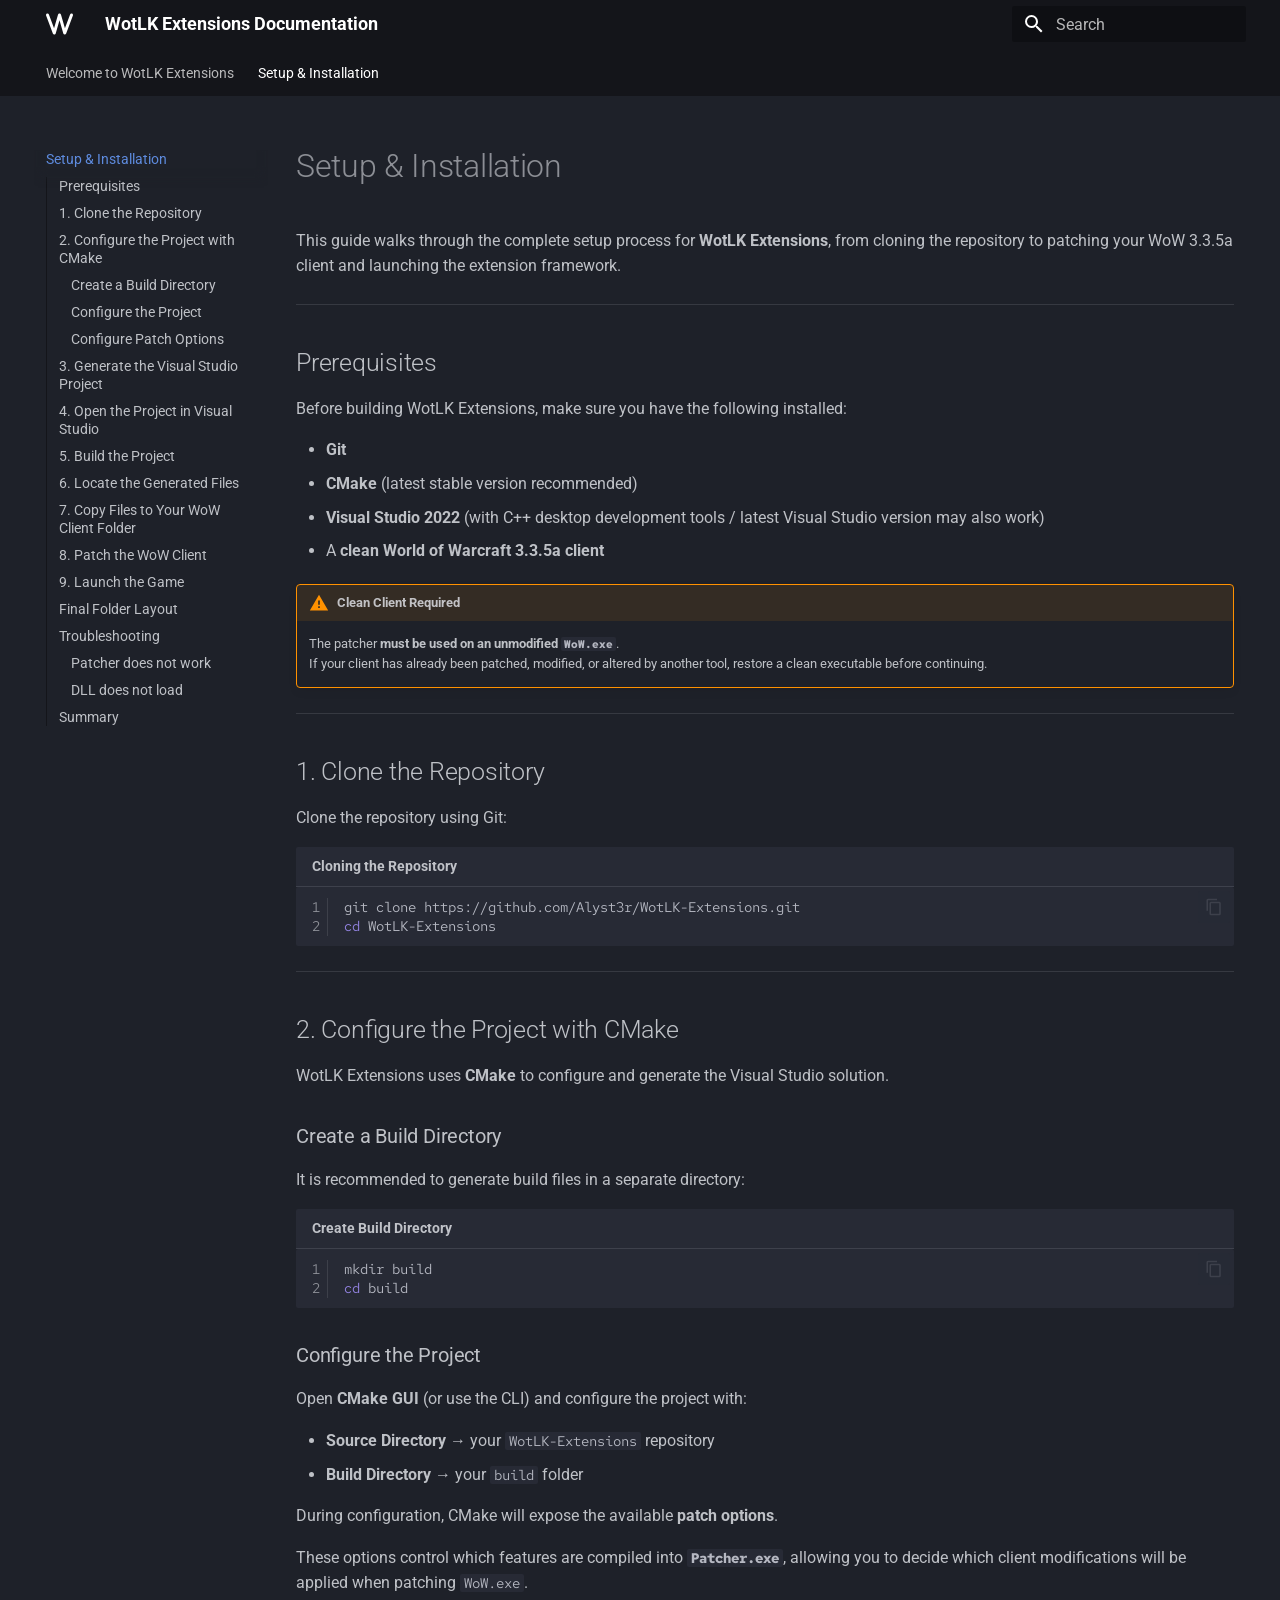
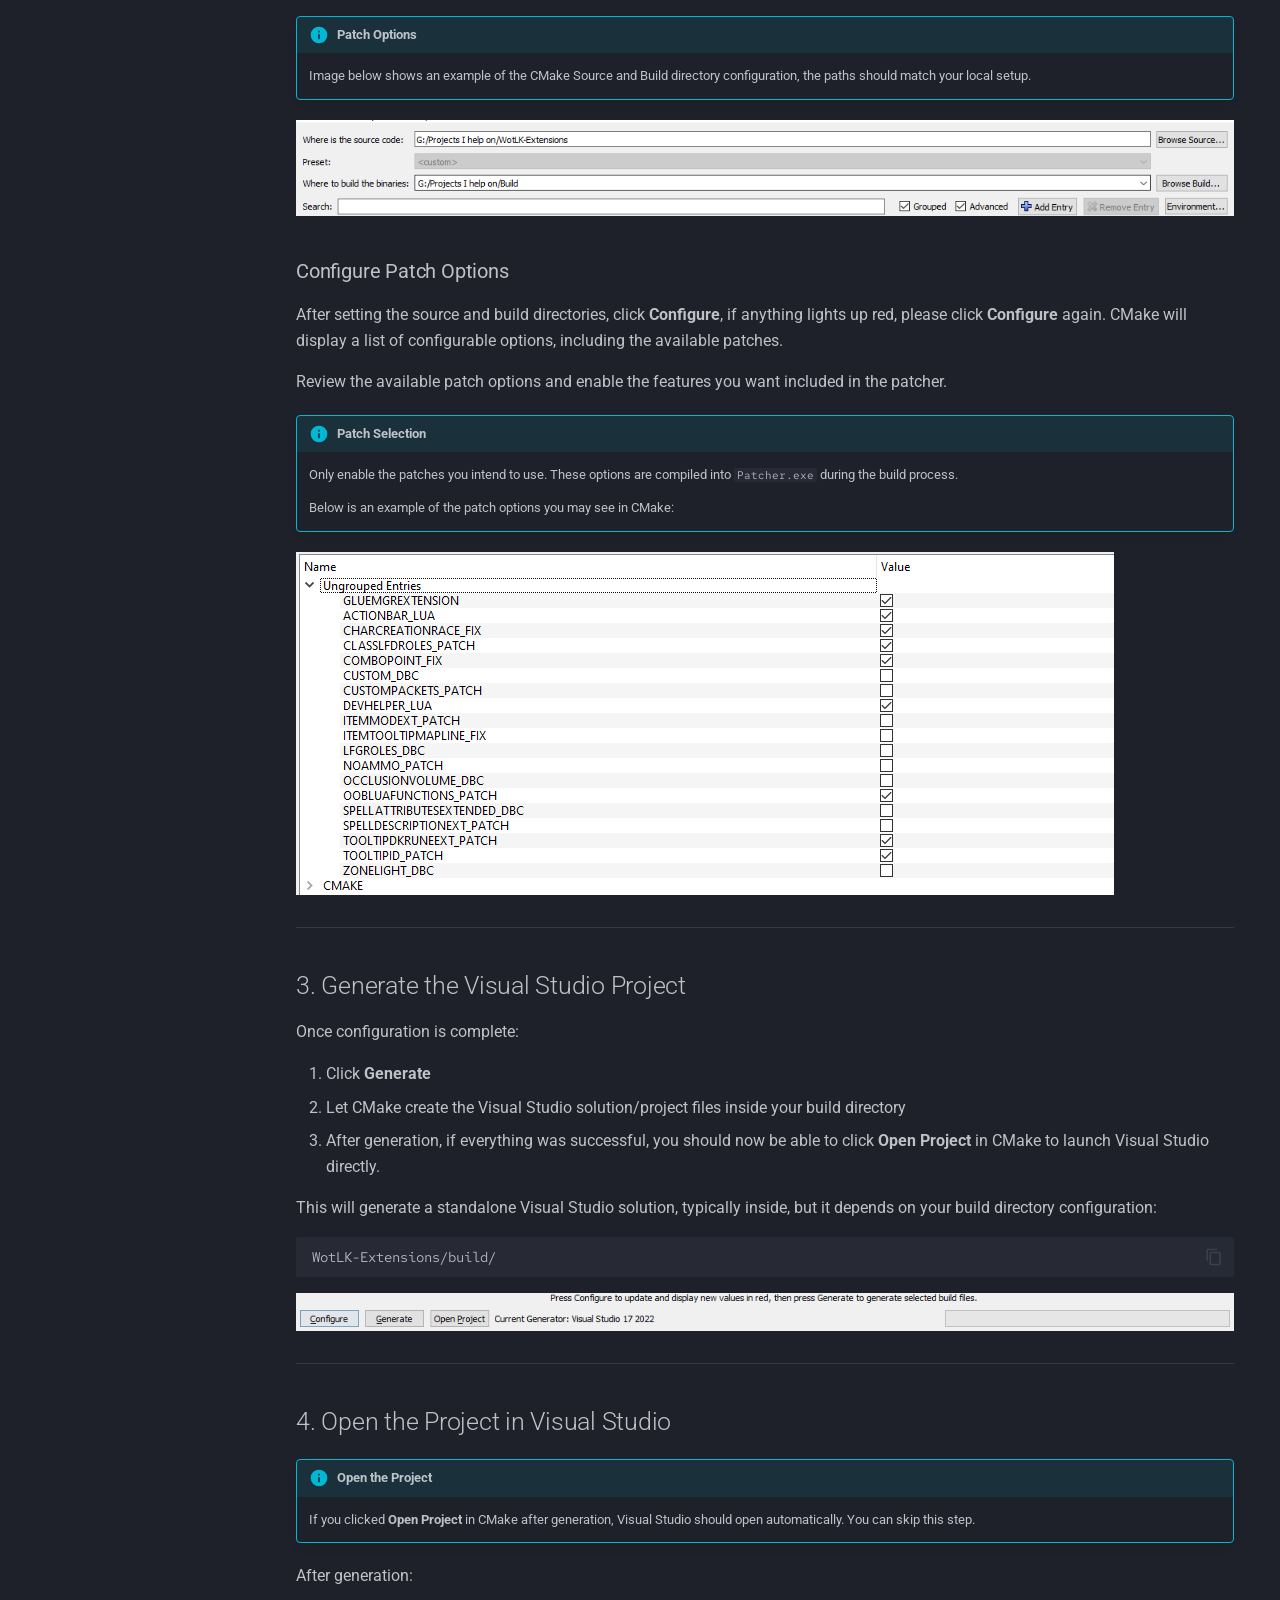
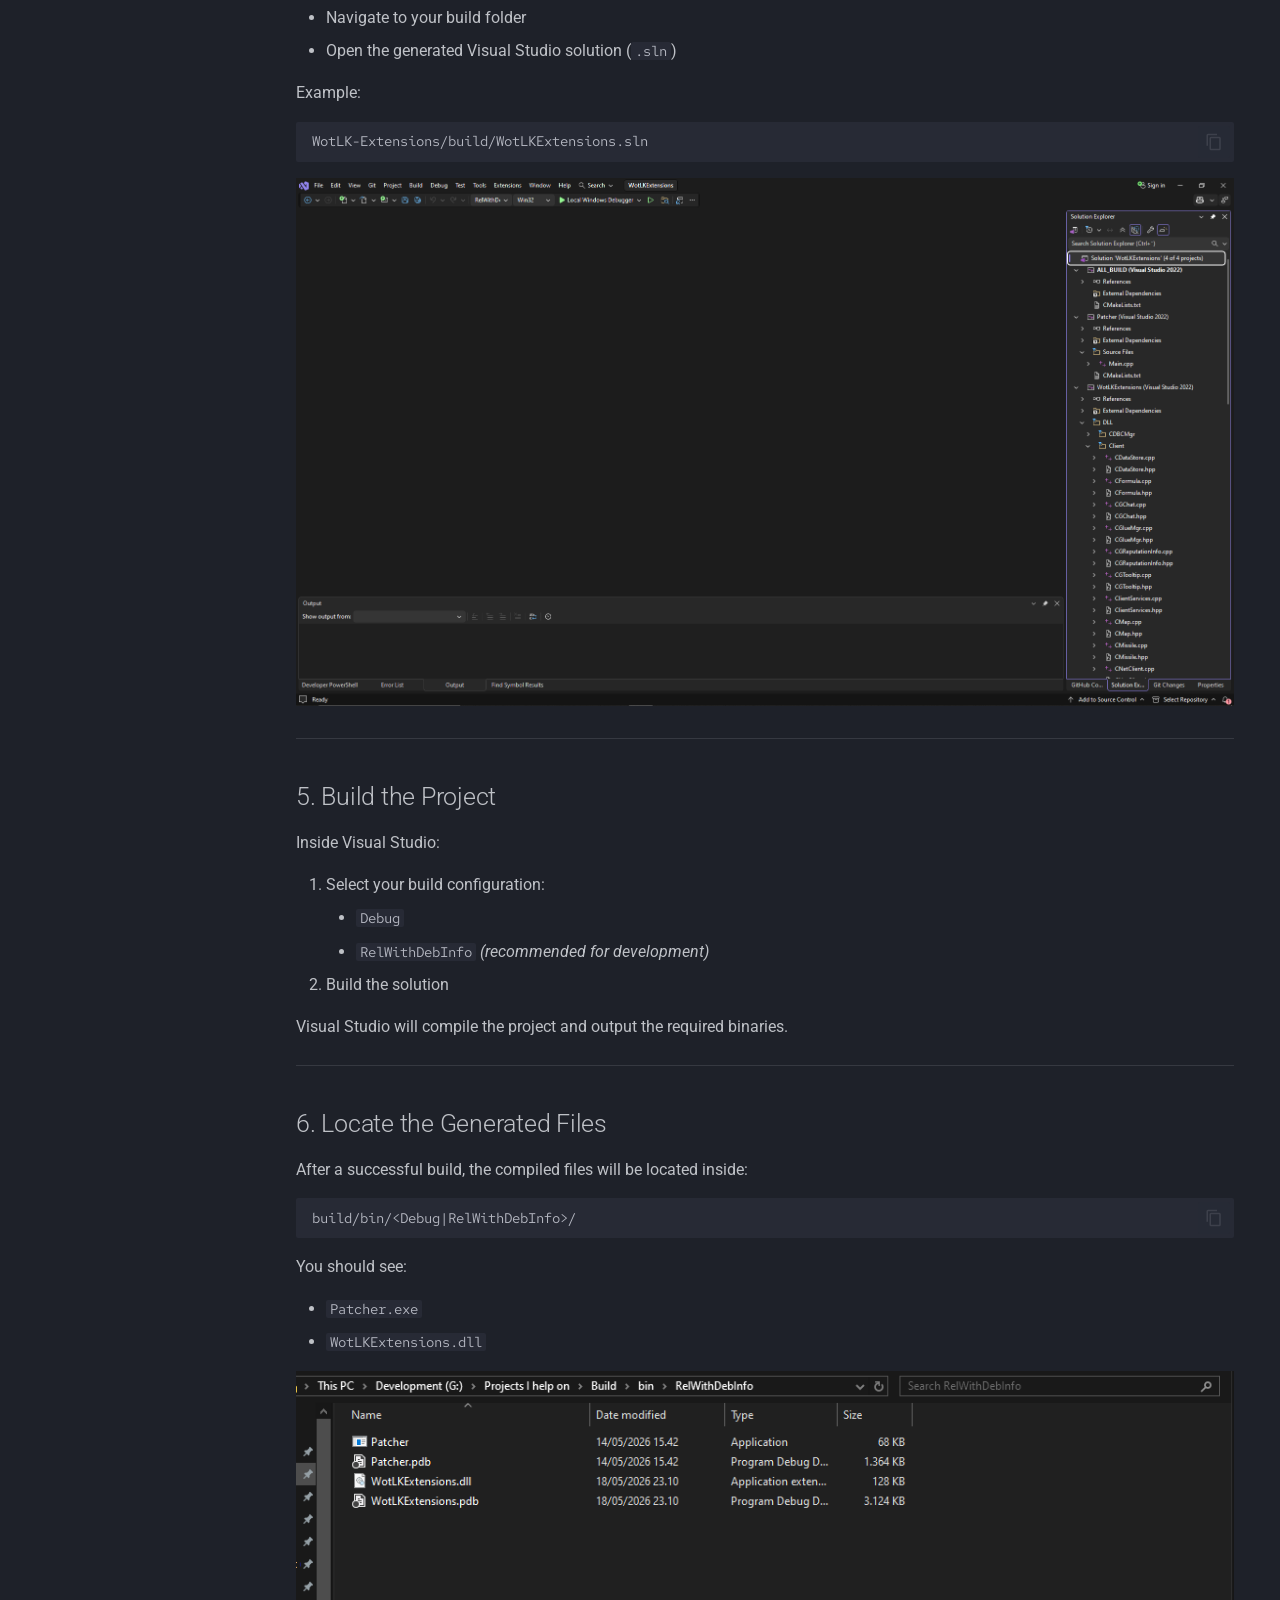
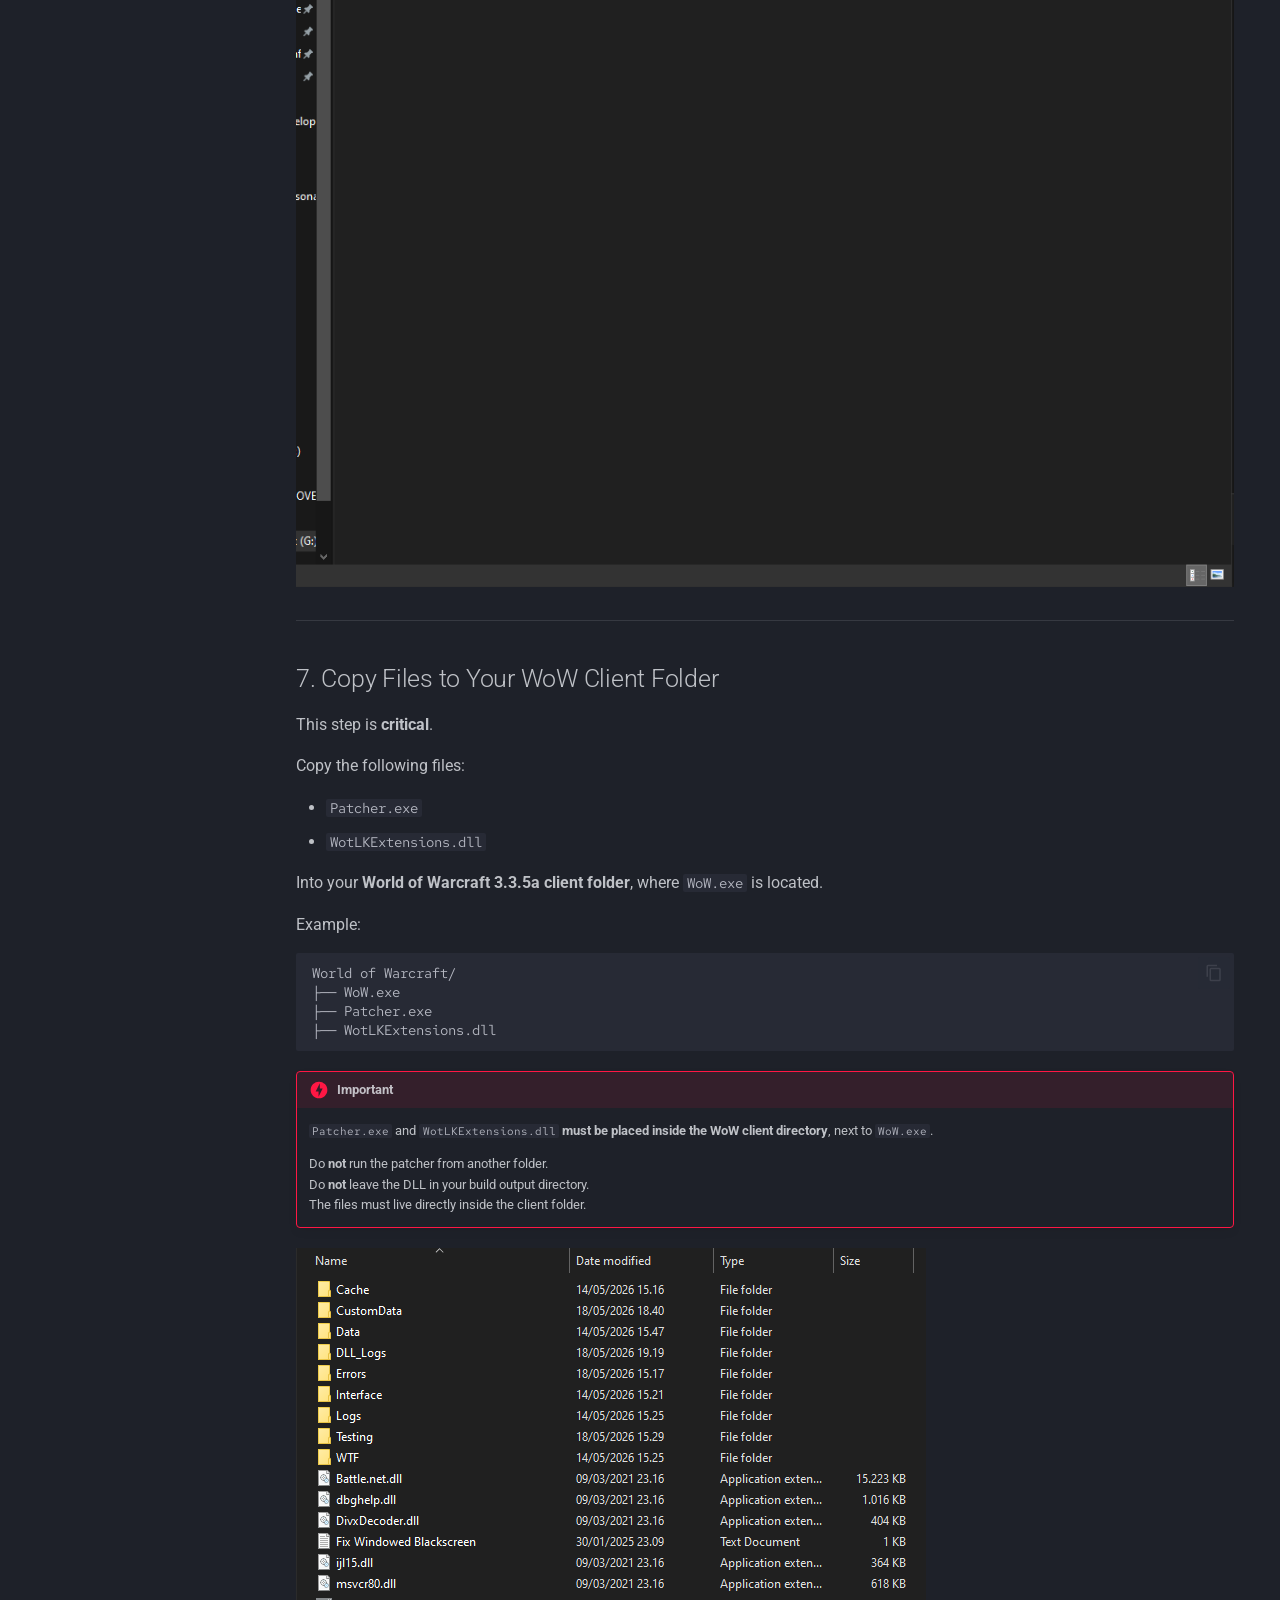
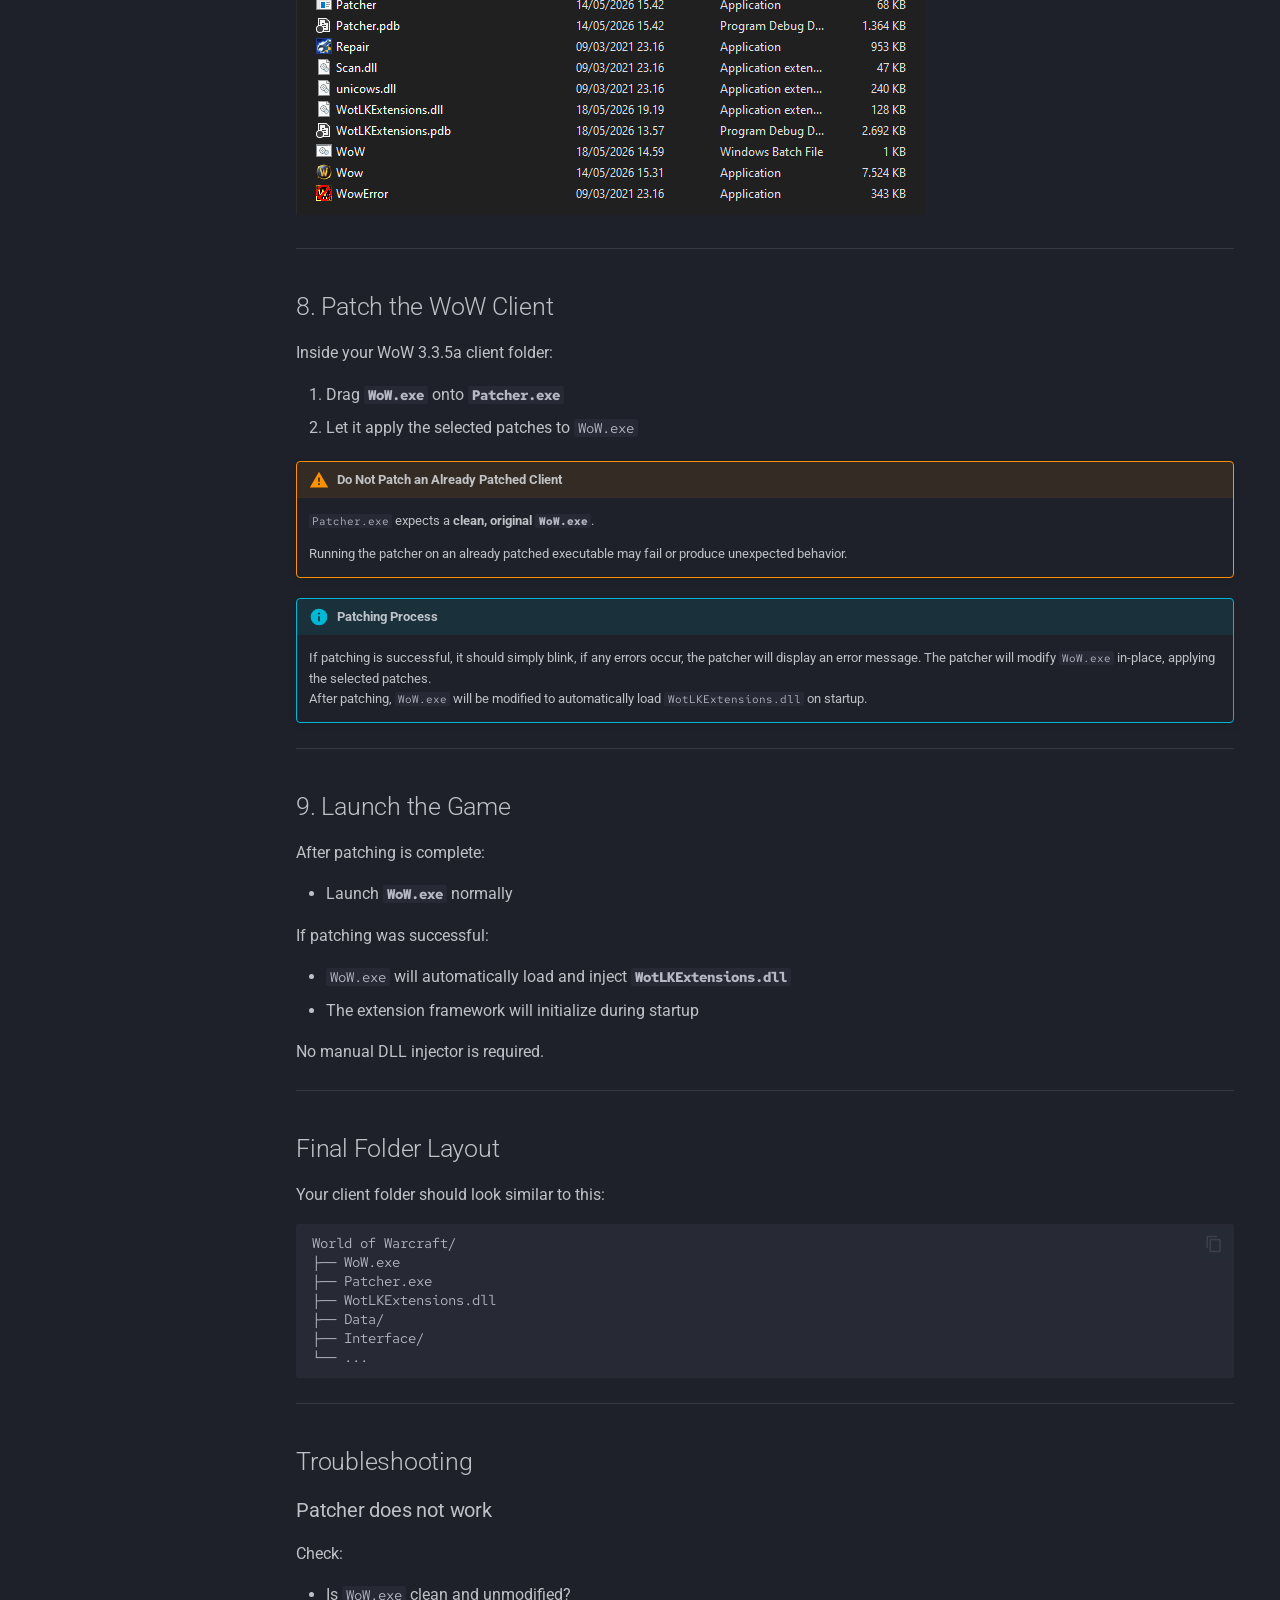
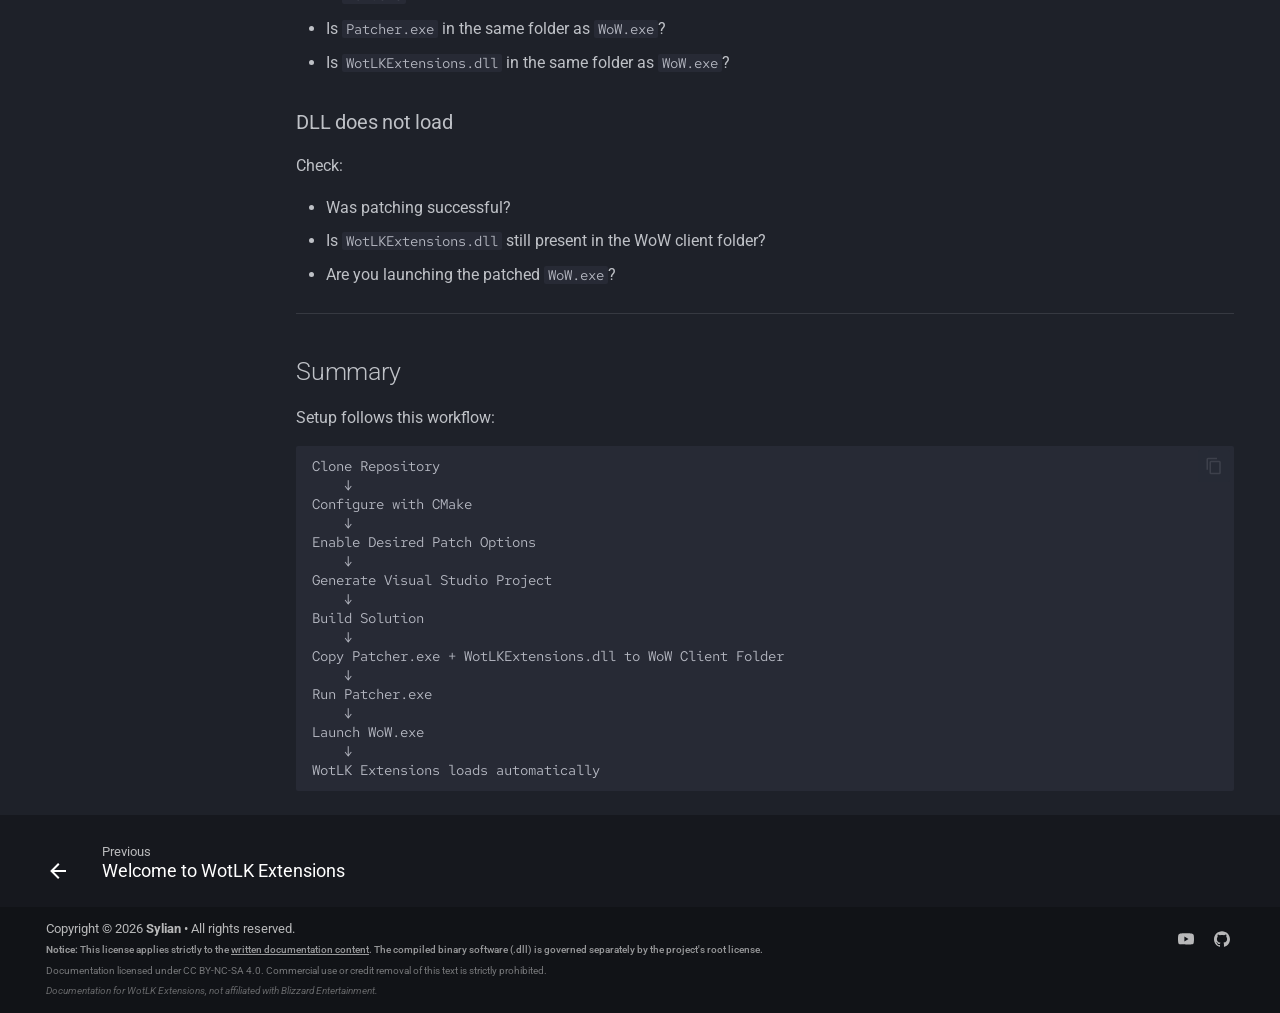
==== Getting-Started/index.html @ 7cf1b09d "Deployed 994848c with MkDocs version: 1.6.1" ====
<!doctype html>
<html lang="en" class="no-js">
  <head>
    
      <meta charset="utf-8">
      <meta name="viewport" content="width=device-width,initial-scale=1">
      
      
      
        <link rel="canonical" href="https://sitename.example/Getting-Started/">
      
      
        <link rel="prev" href="..">
      
      
      
        
      
      
      <link rel="icon" href="../assets/logo/DLL_Icon.svg">
      <meta name="generator" content="mkdocs-1.6.1, mkdocs-material-9.7.6">
    
    
      
        <title>Setup & Installation - WotLK Extensions Documentation</title>
      
    
    
      <link rel="stylesheet" href="../assets/stylesheets/main.484c7ddc.min.css">
      
        
        <link rel="stylesheet" href="../assets/stylesheets/palette.ab4e12ef.min.css">
      
      


    
    
      
    
    
      
        
        
        <link rel="preconnect" href="https://fonts.gstatic.com" crossorigin>
        <link rel="stylesheet" href="https://fonts.googleapis.com/css?family=Roboto:300,300i,400,400i,700,700i%7CRed+Hat+Mono:400,400i,700,700i&display=fallback">
        <style>:root{--md-text-font:"Roboto";--md-code-font:"Red Hat Mono"}</style>
      
    
    
    <script>__md_scope=new URL("..",location),__md_hash=e=>[...e].reduce(((e,_)=>(e<<5)-e+_.charCodeAt(0)),0),__md_get=(e,_=localStorage,t=__md_scope)=>JSON.parse(_.getItem(t.pathname+"."+e)),__md_set=(e,_,t=localStorage,a=__md_scope)=>{try{t.setItem(a.pathname+"."+e,JSON.stringify(_))}catch(e){}}</script>
    
      

    
    
  </head>
  
  
    
    
    
    
    
    <body dir="ltr" data-md-color-scheme="slate" data-md-color-primary="black" data-md-color-accent="indigo">
  
    
    <input class="md-toggle" data-md-toggle="drawer" type="checkbox" id="__drawer" autocomplete="off">
    <input class="md-toggle" data-md-toggle="search" type="checkbox" id="__search" autocomplete="off">
    <label class="md-overlay" for="__drawer"></label>
    <div data-md-component="skip">
      
        
        <a href="#setup-installation" class="md-skip">
          Skip to content
        </a>
      
    </div>
    <div data-md-component="announce">
      
    </div>
    
    
      

<header class="md-header" data-md-component="header">
  <nav class="md-header__inner md-grid" aria-label="Header">
    <a href=".." title="WotLK Extensions Documentation" class="md-header__button md-logo" aria-label="WotLK Extensions Documentation" data-md-component="logo">
      
  
  <svg xmlns="http://www.w3.org/2000/svg" viewBox="0 0 576 512"><!--! Font Awesome Free 7.1.0 by @fontawesome - https://fontawesome.com License - https://fontawesome.com/license/free (Icons: CC BY 4.0, Fonts: SIL OFL 1.1, Code: MIT License) Copyright 2025 Fonticons, Inc.--><path d="M20.8 34c16.5-6.2 35 2.2 41.2 18.7l110.2 294L257.3 55c4-13.7 16.5-23 30.7-23s26.7 9.4 30.7 23l85.1 291.7L514 52.8c6.2-16.5 24.6-24.9 41.2-18.7s25 24.6 18.8 41.1l-144 384c-4.8 12.9-17.4 21.3-31.2 20.7s-25.7-9.8-29.5-23L288 178.3 206.7 457c-3.9 13.2-15.8 22.5-29.5 23s-26.3-7.8-31.2-20.7L2 75.2c-6.2-16.5 2.2-35 18.8-41.2"/></svg>

    </a>
    <label class="md-header__button md-icon" for="__drawer">
      
      <svg xmlns="http://www.w3.org/2000/svg" viewBox="0 0 24 24"><path d="M3 6h18v2H3zm0 5h18v2H3zm0 5h18v2H3z"/></svg>
    </label>
    <div class="md-header__title" data-md-component="header-title">
      <div class="md-header__ellipsis">
        <div class="md-header__topic">
          <span class="md-ellipsis">
            WotLK Extensions Documentation
          </span>
        </div>
        <div class="md-header__topic" data-md-component="header-topic">
          <span class="md-ellipsis">
            
              Setup &amp; Installation
            
          </span>
        </div>
      </div>
    </div>
    
      
    
    
    
    
      
      
        <label class="md-header__button md-icon" for="__search">
          
          <svg xmlns="http://www.w3.org/2000/svg" viewBox="0 0 24 24"><path d="M9.5 3A6.5 6.5 0 0 1 16 9.5c0 1.61-.59 3.09-1.56 4.23l.27.27h.79l5 5-1.5 1.5-5-5v-.79l-.27-.27A6.52 6.52 0 0 1 9.5 16 6.5 6.5 0 0 1 3 9.5 6.5 6.5 0 0 1 9.5 3m0 2C7 5 5 7 5 9.5S7 14 9.5 14 14 12 14 9.5 12 5 9.5 5"/></svg>
        </label>
        <div class="md-search" data-md-component="search" role="dialog">
  <label class="md-search__overlay" for="__search"></label>
  <div class="md-search__inner" role="search">
    <form class="md-search__form" name="search">
      <input type="text" class="md-search__input" name="query" aria-label="Search" placeholder="Search" autocapitalize="off" autocorrect="off" autocomplete="off" spellcheck="false" data-md-component="search-query" required>
      <label class="md-search__icon md-icon" for="__search">
        
        <svg xmlns="http://www.w3.org/2000/svg" viewBox="0 0 24 24"><path d="M9.5 3A6.5 6.5 0 0 1 16 9.5c0 1.61-.59 3.09-1.56 4.23l.27.27h.79l5 5-1.5 1.5-5-5v-.79l-.27-.27A6.52 6.52 0 0 1 9.5 16 6.5 6.5 0 0 1 3 9.5 6.5 6.5 0 0 1 9.5 3m0 2C7 5 5 7 5 9.5S7 14 9.5 14 14 12 14 9.5 12 5 9.5 5"/></svg>
        
        <svg xmlns="http://www.w3.org/2000/svg" viewBox="0 0 24 24"><path d="M20 11v2H8l5.5 5.5-1.42 1.42L4.16 12l7.92-7.92L13.5 5.5 8 11z"/></svg>
      </label>
      <nav class="md-search__options" aria-label="Search">
        
        <button type="reset" class="md-search__icon md-icon" title="Clear" aria-label="Clear" tabindex="-1">
          
          <svg xmlns="http://www.w3.org/2000/svg" viewBox="0 0 24 24"><path d="M19 6.41 17.59 5 12 10.59 6.41 5 5 6.41 10.59 12 5 17.59 6.41 19 12 13.41 17.59 19 19 17.59 13.41 12z"/></svg>
        </button>
      </nav>
      
    </form>
    <div class="md-search__output">
      <div class="md-search__scrollwrap" tabindex="0" data-md-scrollfix>
        <div class="md-search-result" data-md-component="search-result">
          <div class="md-search-result__meta">
            Initializing search
          </div>
          <ol class="md-search-result__list" role="presentation"></ol>
        </div>
      </div>
    </div>
  </div>
</div>
      
    
    
  </nav>
  
</header>
    
    <div class="md-container" data-md-component="container">
      
      
        
          
            
<nav class="md-tabs" aria-label="Tabs" data-md-component="tabs">
  <div class="md-grid">
    <ul class="md-tabs__list">
      
        
  
  
  
  
    <li class="md-tabs__item">
      <a href=".." class="md-tabs__link">
        
  
  
    
  
  Welcome to WotLK Extensions

      </a>
    </li>
  

      
        
  
  
  
    
  
  
    <li class="md-tabs__item md-tabs__item--active">
      <a href="./" class="md-tabs__link">
        
  
  
    
  
  Setup &amp; Installation

      </a>
    </li>
  

      
    </ul>
  </div>
</nav>
          
        
      
      <main class="md-main" data-md-component="main">
        <div class="md-main__inner md-grid">
          
            
              
              <div class="md-sidebar md-sidebar--primary" data-md-component="sidebar" data-md-type="navigation" >
                <div class="md-sidebar__scrollwrap">
                  <div class="md-sidebar__inner">
                    


  


  

<nav class="md-nav md-nav--primary md-nav--lifted md-nav--integrated" aria-label="Navigation" data-md-level="0">
  <label class="md-nav__title" for="__drawer">
    <a href=".." title="WotLK Extensions Documentation" class="md-nav__button md-logo" aria-label="WotLK Extensions Documentation" data-md-component="logo">
      
  
  <svg xmlns="http://www.w3.org/2000/svg" viewBox="0 0 576 512"><!--! Font Awesome Free 7.1.0 by @fontawesome - https://fontawesome.com License - https://fontawesome.com/license/free (Icons: CC BY 4.0, Fonts: SIL OFL 1.1, Code: MIT License) Copyright 2025 Fonticons, Inc.--><path d="M20.8 34c16.5-6.2 35 2.2 41.2 18.7l110.2 294L257.3 55c4-13.7 16.5-23 30.7-23s26.7 9.4 30.7 23l85.1 291.7L514 52.8c6.2-16.5 24.6-24.9 41.2-18.7s25 24.6 18.8 41.1l-144 384c-4.8 12.9-17.4 21.3-31.2 20.7s-25.7-9.8-29.5-23L288 178.3 206.7 457c-3.9 13.2-15.8 22.5-29.5 23s-26.3-7.8-31.2-20.7L2 75.2c-6.2-16.5 2.2-35 18.8-41.2"/></svg>

    </a>
    WotLK Extensions Documentation
  </label>
  
  <ul class="md-nav__list" data-md-scrollfix>
    
      
      
  
  
  
  
    <li class="md-nav__item">
      <a href=".." class="md-nav__link">
        
  
  
  <span class="md-ellipsis">
    
  
    Welcome to WotLK Extensions
  

    
  </span>
  
  

      </a>
    </li>
  

    
      
      
  
  
    
  
  
  
    <li class="md-nav__item md-nav__item--active">
      
      <input class="md-nav__toggle md-toggle" type="checkbox" id="__toc">
      
      
        
      
      
        <label class="md-nav__link md-nav__link--active" for="__toc">
          
  
  
  <span class="md-ellipsis">
    
  
    Setup &amp; Installation
  

    
  </span>
  
  

          <span class="md-nav__icon md-icon"></span>
        </label>
      
      <a href="./" class="md-nav__link md-nav__link--active">
        
  
  
  <span class="md-ellipsis">
    
  
    Setup &amp; Installation
  

    
  </span>
  
  

      </a>
      
        

<nav class="md-nav md-nav--secondary" aria-label="Table of contents">
  
  
  
    
  
  
    <label class="md-nav__title" for="__toc">
      <span class="md-nav__icon md-icon"></span>
      Table of contents
    </label>
    <ul class="md-nav__list" data-md-component="toc" data-md-scrollfix>
      
        <li class="md-nav__item">
  <a href="#prerequisites" class="md-nav__link">
    <span class="md-ellipsis">
      
        Prerequisites
      
    </span>
  </a>
  
</li>
      
        <li class="md-nav__item">
  <a href="#1-clone-the-repository" class="md-nav__link">
    <span class="md-ellipsis">
      
        1. Clone the Repository
      
    </span>
  </a>
  
</li>
      
        <li class="md-nav__item">
  <a href="#2-configure-the-project-with-cmake" class="md-nav__link">
    <span class="md-ellipsis">
      
        2. Configure the Project with CMake
      
    </span>
  </a>
  
    <nav class="md-nav" aria-label="2. Configure the Project with CMake">
      <ul class="md-nav__list">
        
          <li class="md-nav__item">
  <a href="#create-a-build-directory" class="md-nav__link">
    <span class="md-ellipsis">
      
        Create a Build Directory
      
    </span>
  </a>
  
</li>
        
          <li class="md-nav__item">
  <a href="#configure-the-project" class="md-nav__link">
    <span class="md-ellipsis">
      
        Configure the Project
      
    </span>
  </a>
  
</li>
        
          <li class="md-nav__item">
  <a href="#configure-patch-options" class="md-nav__link">
    <span class="md-ellipsis">
      
        Configure Patch Options
      
    </span>
  </a>
  
</li>
        
      </ul>
    </nav>
  
</li>
      
        <li class="md-nav__item">
  <a href="#3-generate-the-visual-studio-project" class="md-nav__link">
    <span class="md-ellipsis">
      
        3. Generate the Visual Studio Project
      
    </span>
  </a>
  
</li>
      
        <li class="md-nav__item">
  <a href="#4-open-the-project-in-visual-studio" class="md-nav__link">
    <span class="md-ellipsis">
      
        4. Open the Project in Visual Studio
      
    </span>
  </a>
  
</li>
      
        <li class="md-nav__item">
  <a href="#5-build-the-project" class="md-nav__link">
    <span class="md-ellipsis">
      
        5. Build the Project
      
    </span>
  </a>
  
</li>
      
        <li class="md-nav__item">
  <a href="#6-locate-the-generated-files" class="md-nav__link">
    <span class="md-ellipsis">
      
        6. Locate the Generated Files
      
    </span>
  </a>
  
</li>
      
        <li class="md-nav__item">
  <a href="#7-copy-files-to-your-wow-client-folder" class="md-nav__link">
    <span class="md-ellipsis">
      
        7. Copy Files to Your WoW Client Folder
      
    </span>
  </a>
  
</li>
      
        <li class="md-nav__item">
  <a href="#8-patch-the-wow-client" class="md-nav__link">
    <span class="md-ellipsis">
      
        8. Patch the WoW Client
      
    </span>
  </a>
  
</li>
      
        <li class="md-nav__item">
  <a href="#9-launch-the-game" class="md-nav__link">
    <span class="md-ellipsis">
      
        9. Launch the Game
      
    </span>
  </a>
  
</li>
      
        <li class="md-nav__item">
  <a href="#final-folder-layout" class="md-nav__link">
    <span class="md-ellipsis">
      
        Final Folder Layout
      
    </span>
  </a>
  
</li>
      
        <li class="md-nav__item">
  <a href="#troubleshooting" class="md-nav__link">
    <span class="md-ellipsis">
      
        Troubleshooting
      
    </span>
  </a>
  
    <nav class="md-nav" aria-label="Troubleshooting">
      <ul class="md-nav__list">
        
          <li class="md-nav__item">
  <a href="#patcher-does-not-work" class="md-nav__link">
    <span class="md-ellipsis">
      
        Patcher does not work
      
    </span>
  </a>
  
</li>
        
          <li class="md-nav__item">
  <a href="#dll-does-not-load" class="md-nav__link">
    <span class="md-ellipsis">
      
        DLL does not load
      
    </span>
  </a>
  
</li>
        
      </ul>
    </nav>
  
</li>
      
        <li class="md-nav__item">
  <a href="#summary" class="md-nav__link">
    <span class="md-ellipsis">
      
        Summary
      
    </span>
  </a>
  
</li>
      
    </ul>
  
</nav>
      
    </li>
  

    
  </ul>
</nav>
                  </div>
                </div>
              </div>
            
            
          
          
            <div class="md-content" data-md-component="content">
              
              <article class="md-content__inner md-typeset">
                
                  



<h1 id="setup-installation">Setup &amp; Installation</h1>
<p>This guide walks through the complete setup process for <strong>WotLK Extensions</strong>, from cloning the repository to patching your WoW 3.3.5a client and launching the extension framework.</p>
<hr />
<h2 id="prerequisites">Prerequisites</h2>
<p>Before building WotLK Extensions, make sure you have the following installed:</p>
<ul>
<li><strong>Git</strong></li>
<li><strong>CMake</strong> (latest stable version recommended)</li>
<li><strong>Visual Studio 2022</strong> (with C++ desktop development tools / latest Visual Studio version may also work)</li>
<li>A <strong>clean World of Warcraft 3.3.5a client</strong></li>
</ul>
<div class="admonition warning">
<p class="admonition-title">Clean Client Required</p>
<p>The patcher <strong>must be used on an unmodified <code>WoW.exe</code></strong>.<br />
If your client has already been patched, modified, or altered by another tool, restore a clean executable before continuing.</p>
</div>
<hr />
<h2 id="1-clone-the-repository">1. Clone the Repository</h2>
<p>Clone the repository using Git:</p>
<div class="language-bash highlight"><table class="highlighttable"><tr><th colspan="2" class="filename"><span class="filename">Cloning the Repository</span></th></tr><tr><td class="linenos"><div class="linenodiv"><pre><span></span><span class="normal"><a href="#__codelineno-0-1">1</a></span>
<span class="normal"><a href="#__codelineno-0-2">2</a></span></pre></div></td><td class="code"><div><pre><span></span><code><span id="__span-0-1"><a id="__codelineno-0-1" name="__codelineno-0-1"></a>git<span class="w"> </span>clone<span class="w"> </span>https://github.com/Alyst3r/WotLK-Extensions.git
</span><span id="__span-0-2"><a id="__codelineno-0-2" name="__codelineno-0-2"></a><span class="nb">cd</span><span class="w"> </span>WotLK-Extensions
</span></code></pre></div></td></tr></table></div>
<hr />
<h2 id="2-configure-the-project-with-cmake">2. Configure the Project with CMake</h2>
<p>WotLK Extensions uses <strong>CMake</strong> to configure and generate the Visual Studio solution.</p>
<h3 id="create-a-build-directory">Create a Build Directory</h3>
<p>It is recommended to generate build files in a separate directory:</p>
<div class="language-bash highlight"><table class="highlighttable"><tr><th colspan="2" class="filename"><span class="filename">Create Build Directory</span></th></tr><tr><td class="linenos"><div class="linenodiv"><pre><span></span><span class="normal"><a href="#__codelineno-1-1">1</a></span>
<span class="normal"><a href="#__codelineno-1-2">2</a></span></pre></div></td><td class="code"><div><pre><span></span><code><span id="__span-1-1"><a id="__codelineno-1-1" name="__codelineno-1-1"></a>mkdir<span class="w"> </span>build
</span><span id="__span-1-2"><a id="__codelineno-1-2" name="__codelineno-1-2"></a><span class="nb">cd</span><span class="w"> </span>build
</span></code></pre></div></td></tr></table></div>
<h3 id="configure-the-project">Configure the Project</h3>
<p>Open <strong>CMake GUI</strong> (or use the CLI) and configure the project with:</p>
<ul>
<li><strong>Source Directory</strong> → your <code>WotLK-Extensions</code> repository</li>
<li><strong>Build Directory</strong> → your <code>build</code> folder</li>
</ul>
<p>During configuration, CMake will expose the available <strong>patch options</strong>.</p>
<p>These options control which features are compiled into <strong><code>Patcher.exe</code></strong>, allowing you to decide which client modifications will be applied when patching <code>WoW.exe</code>.</p>
<div class="admonition info">
<p class="admonition-title">Patch Options</p>
<p>Image below shows an example of the CMake Source and Build directory configuration, the paths should match your local setup.</p>
</div>
<p><img alt="CMake Configuration" src="../assets/CMakePath.PNG" /></p>
<h3 id="configure-patch-options">Configure Patch Options</h3>
<p>After setting the source and build directories, click <strong>Configure</strong>, if anything lights up red, please click <strong>Configure</strong> again. CMake will display a list of configurable options, including the available patches.</p>
<p>Review the available patch options and enable the features you want included in the patcher.</p>
<div class="admonition info">
<p class="admonition-title">Patch Selection</p>
<p>Only enable the patches you intend to use. These options are compiled into <code>Patcher.exe</code> during the build process.</p>
<p>Below is an example of the patch options you may see in CMake:</p>
</div>
<p><img alt="Patch Options" src="../assets/PatcherSettings.PNG" /></p>
<hr />
<h2 id="3-generate-the-visual-studio-project">3. Generate the Visual Studio Project</h2>
<p>Once configuration is complete:</p>
<ol>
<li>Click <strong>Generate</strong></li>
<li>Let CMake create the Visual Studio solution/project files inside your build directory</li>
<li>After generation, if everything was successful, you should now be able to click <strong>Open Project</strong> in CMake to launch Visual Studio directly.</li>
</ol>
<p>This will generate a standalone Visual Studio solution, typically inside, but it depends on your build directory configuration:</p>
<div class="language-text highlight"><pre><span></span><code><span id="__span-2-1"><a id="__codelineno-2-1" name="__codelineno-2-1" href="#__codelineno-2-1"></a>WotLK-Extensions/build/
</span></code></pre></div>
<p><img alt="CMake Generate" src="../assets/CMakeGenerator.PNG" /></p>
<hr />
<h2 id="4-open-the-project-in-visual-studio">4. Open the Project in Visual Studio</h2>
<div class="admonition info">
<p class="admonition-title">Open the Project</p>
<p>If you clicked <strong>Open Project</strong> in CMake after generation, Visual Studio should open automatically. You can skip this step.</p>
</div>
<p>After generation:</p>
<ul>
<li>Navigate to your build folder</li>
<li>Open the generated Visual Studio solution (<code>.sln</code>)</li>
</ul>
<p>Example:</p>
<div class="language-text highlight"><pre><span></span><code><span id="__span-3-1"><a id="__codelineno-3-1" name="__codelineno-3-1" href="#__codelineno-3-1"></a>WotLK-Extensions/build/WotLKExtensions.sln
</span></code></pre></div>
<p><img alt="Visual Studio Solution" src="../assets/VSOpen.PNG" /></p>
<hr />
<h2 id="5-build-the-project">5. Build the Project</h2>
<p>Inside Visual Studio:</p>
<ol>
<li>Select your build configuration:<ul>
<li><code>Debug</code></li>
<li><code>RelWithDebInfo</code> <em>(recommended for development)</em></li>
</ul>
</li>
<li>Build the solution</li>
</ol>
<p>Visual Studio will compile the project and output the required binaries.</p>
<hr />
<h2 id="6-locate-the-generated-files">6. Locate the Generated Files</h2>
<p>After a successful build, the compiled files will be located inside:</p>
<div class="language-text highlight"><pre><span></span><code><span id="__span-4-1"><a id="__codelineno-4-1" name="__codelineno-4-1" href="#__codelineno-4-1"></a>build/bin/&lt;Debug|RelWithDebInfo&gt;/
</span></code></pre></div>
<p>You should see:</p>
<ul>
<li><code>Patcher.exe</code></li>
<li><code>WotLKExtensions.dll</code></li>
</ul>
<p><img alt="Build Output" src="../assets/CompiledProject.PNG" /></p>
<hr />
<h2 id="7-copy-files-to-your-wow-client-folder">7. Copy Files to Your WoW Client Folder</h2>
<p>This step is <strong>critical</strong>.</p>
<p>Copy the following files:</p>
<ul>
<li><code>Patcher.exe</code></li>
<li><code>WotLKExtensions.dll</code></li>
</ul>
<p>Into your <strong>World of Warcraft 3.3.5a client folder</strong>, where <code>WoW.exe</code> is located.</p>
<p>Example:</p>
<div class="language-text highlight"><pre><span></span><code><span id="__span-5-1"><a id="__codelineno-5-1" name="__codelineno-5-1" href="#__codelineno-5-1"></a>World of Warcraft/
</span><span id="__span-5-2"><a id="__codelineno-5-2" name="__codelineno-5-2" href="#__codelineno-5-2"></a>├── WoW.exe
</span><span id="__span-5-3"><a id="__codelineno-5-3" name="__codelineno-5-3" href="#__codelineno-5-3"></a>├── Patcher.exe
</span><span id="__span-5-4"><a id="__codelineno-5-4" name="__codelineno-5-4" href="#__codelineno-5-4"></a>├── WotLKExtensions.dll
</span></code></pre></div>
<div class="admonition danger">
<p class="admonition-title">Important</p>
<p><code>Patcher.exe</code> and <code>WotLKExtensions.dll</code> <strong>must be placed inside the WoW client directory</strong>, next to <code>WoW.exe</code>.</p>
<p>Do <strong>not</strong> run the patcher from another folder.<br />
Do <strong>not</strong> leave the DLL in your build output directory.<br />
The files must live directly inside the client folder.</p>
</div>
<p><img alt="Client Folder" src="../assets/InsideWoWClientRoot.PNG" /></p>
<hr />
<h2 id="8-patch-the-wow-client">8. Patch the WoW Client</h2>
<p>Inside your WoW 3.3.5a client folder:</p>
<ol>
<li>Drag <strong><code>WoW.exe</code></strong> onto <strong><code>Patcher.exe</code></strong></li>
<li>Let it apply the selected patches to <code>WoW.exe</code></li>
</ol>
<div class="admonition warning">
<p class="admonition-title">Do Not Patch an Already Patched Client</p>
<p><code>Patcher.exe</code> expects a <strong>clean, original <code>WoW.exe</code></strong>.</p>
<p>Running the patcher on an already patched executable may fail or produce unexpected behavior.</p>
</div>
<div class="admonition info">
<p class="admonition-title">Patching Process</p>
<p>If patching is successful, it should simply blink, if any errors occur, the patcher will display an error message.
The patcher will modify <code>WoW.exe</code> in-place, applying the selected patches.<br />
After patching, <code>WoW.exe</code> will be modified to automatically load <code>WotLKExtensions.dll</code> on startup.</p>
</div>
<hr />
<h2 id="9-launch-the-game">9. Launch the Game</h2>
<p>After patching is complete:</p>
<ul>
<li>Launch <strong><code>WoW.exe</code></strong> normally</li>
</ul>
<p>If patching was successful:</p>
<ul>
<li><code>WoW.exe</code> will automatically load and inject <strong><code>WotLKExtensions.dll</code></strong></li>
<li>The extension framework will initialize during startup</li>
</ul>
<p>No manual DLL injector is required.</p>
<hr />
<h2 id="final-folder-layout">Final Folder Layout</h2>
<p>Your client folder should look similar to this:</p>
<div class="language-text highlight"><pre><span></span><code><span id="__span-6-1"><a id="__codelineno-6-1" name="__codelineno-6-1" href="#__codelineno-6-1"></a>World of Warcraft/
</span><span id="__span-6-2"><a id="__codelineno-6-2" name="__codelineno-6-2" href="#__codelineno-6-2"></a>├── WoW.exe
</span><span id="__span-6-3"><a id="__codelineno-6-3" name="__codelineno-6-3" href="#__codelineno-6-3"></a>├── Patcher.exe
</span><span id="__span-6-4"><a id="__codelineno-6-4" name="__codelineno-6-4" href="#__codelineno-6-4"></a>├── WotLKExtensions.dll
</span><span id="__span-6-5"><a id="__codelineno-6-5" name="__codelineno-6-5" href="#__codelineno-6-5"></a>├── Data/
</span><span id="__span-6-6"><a id="__codelineno-6-6" name="__codelineno-6-6" href="#__codelineno-6-6"></a>├── Interface/
</span><span id="__span-6-7"><a id="__codelineno-6-7" name="__codelineno-6-7" href="#__codelineno-6-7"></a>└── ...
</span></code></pre></div>
<hr />
<h2 id="troubleshooting">Troubleshooting</h2>
<h3 id="patcher-does-not-work">Patcher does not work</h3>
<p>Check:</p>
<ul>
<li>Is <code>WoW.exe</code> clean and unmodified?</li>
<li>Is <code>Patcher.exe</code> in the same folder as <code>WoW.exe</code>?</li>
<li>Is <code>WotLKExtensions.dll</code> in the same folder as <code>WoW.exe</code>?</li>
</ul>
<h3 id="dll-does-not-load">DLL does not load</h3>
<p>Check:</p>
<ul>
<li>Was patching successful?</li>
<li>Is <code>WotLKExtensions.dll</code> still present in the WoW client folder?</li>
<li>Are you launching the patched <code>WoW.exe</code>?</li>
</ul>
<hr />
<h2 id="summary">Summary</h2>
<p>Setup follows this workflow:</p>
<div class="language-text highlight"><pre><span></span><code><span id="__span-7-1"><a id="__codelineno-7-1" name="__codelineno-7-1" href="#__codelineno-7-1"></a>Clone Repository
</span><span id="__span-7-2"><a id="__codelineno-7-2" name="__codelineno-7-2" href="#__codelineno-7-2"></a>    ↓
</span><span id="__span-7-3"><a id="__codelineno-7-3" name="__codelineno-7-3" href="#__codelineno-7-3"></a>Configure with CMake
</span><span id="__span-7-4"><a id="__codelineno-7-4" name="__codelineno-7-4" href="#__codelineno-7-4"></a>    ↓
</span><span id="__span-7-5"><a id="__codelineno-7-5" name="__codelineno-7-5" href="#__codelineno-7-5"></a>Enable Desired Patch Options
</span><span id="__span-7-6"><a id="__codelineno-7-6" name="__codelineno-7-6" href="#__codelineno-7-6"></a>    ↓
</span><span id="__span-7-7"><a id="__codelineno-7-7" name="__codelineno-7-7" href="#__codelineno-7-7"></a>Generate Visual Studio Project
</span><span id="__span-7-8"><a id="__codelineno-7-8" name="__codelineno-7-8" href="#__codelineno-7-8"></a>    ↓
</span><span id="__span-7-9"><a id="__codelineno-7-9" name="__codelineno-7-9" href="#__codelineno-7-9"></a>Build Solution
</span><span id="__span-7-10"><a id="__codelineno-7-10" name="__codelineno-7-10" href="#__codelineno-7-10"></a>    ↓
</span><span id="__span-7-11"><a id="__codelineno-7-11" name="__codelineno-7-11" href="#__codelineno-7-11"></a>Copy Patcher.exe + WotLKExtensions.dll to WoW Client Folder
</span><span id="__span-7-12"><a id="__codelineno-7-12" name="__codelineno-7-12" href="#__codelineno-7-12"></a>    ↓
</span><span id="__span-7-13"><a id="__codelineno-7-13" name="__codelineno-7-13" href="#__codelineno-7-13"></a>Run Patcher.exe
</span><span id="__span-7-14"><a id="__codelineno-7-14" name="__codelineno-7-14" href="#__codelineno-7-14"></a>    ↓
</span><span id="__span-7-15"><a id="__codelineno-7-15" name="__codelineno-7-15" href="#__codelineno-7-15"></a>Launch WoW.exe
</span><span id="__span-7-16"><a id="__codelineno-7-16" name="__codelineno-7-16" href="#__codelineno-7-16"></a>    ↓
</span><span id="__span-7-17"><a id="__codelineno-7-17" name="__codelineno-7-17" href="#__codelineno-7-17"></a>WotLK Extensions loads automatically
</span></code></pre></div>












                
              </article>
            </div>
          
          
  <script>var tabs=__md_get("__tabs");if(Array.isArray(tabs))e:for(var set of document.querySelectorAll(".tabbed-set")){var labels=set.querySelector(".tabbed-labels");for(var tab of tabs)for(var label of labels.getElementsByTagName("label"))if(label.innerText.trim()===tab){var input=document.getElementById(label.htmlFor);input.checked=!0;continue e}}</script>

<script>var target=document.getElementById(location.hash.slice(1));target&&target.name&&(target.checked=target.name.startsWith("__tabbed_"))</script>
        </div>
        
      </main>
      
        <footer class="md-footer">
  
    
      
      <nav class="md-footer__inner md-grid" aria-label="Footer" >
        
          
          <a href=".." class="md-footer__link md-footer__link--prev" aria-label="Previous: Welcome to WotLK Extensions">
            <div class="md-footer__button md-icon">
              
              <svg xmlns="http://www.w3.org/2000/svg" viewBox="0 0 24 24"><path d="M20 11v2H8l5.5 5.5-1.42 1.42L4.16 12l7.92-7.92L13.5 5.5 8 11z"/></svg>
            </div>
            <div class="md-footer__title">
              <span class="md-footer__direction">
                Previous
              </span>
              <div class="md-ellipsis">
                Welcome to WotLK Extensions
              </div>
            </div>
          </a>
        
        
      </nav>
    
  
  <div class="md-footer-meta md-typeset">
    <div class="md-footer-meta__inner md-grid">
      <div class="md-copyright">
  
    <div class="md-copyright__highlight">
      Copyright &copy; 2026 <strong>Sylian</strong> &bull; All rights reserved. <br> <small style="opacity: 0.8; font-weight: 500;">
  <strong>Notice:</strong> This license applies strictly to the <u>written documentation content</u>. 
  The compiled binary software (.dll) is governed separately by the project's root license.
</small> <br> <small style="opacity: 0.6;">
  Documentation licensed under <a href="https://creativecommons.org" target="_blank" rel="noopener">CC BY-NC-SA 4.0</a>. 
  Commercial use or credit removal of this text is strictly prohibited.
</small> <br> <small style="opacity: 0.5; font-style: italic;">
  Documentation for WotLK Extensions, not affiliated with Blizzard Entertainment.
</small>
    </div>
  
  
</div>
      
        
<div class="md-social">
  
    
    
    
    
      
      
    
    <a href="https://www.youtube.com/@DEVSylian" target="_blank" rel="noopener" title="www.youtube.com" class="md-social__link">
      <svg xmlns="http://www.w3.org/2000/svg" viewBox="0 0 24 24"><path d="M23.498 6.186a3.02 3.02 0 0 0-2.122-2.136C19.505 3.545 12 3.545 12 3.545s-7.505 0-9.377.505A3.02 3.02 0 0 0 .502 6.186C0 8.07 0 12 0 12s0 3.93.502 5.814a3.02 3.02 0 0 0 2.122 2.136c1.871.505 9.376.505 9.376.505s7.505 0 9.377-.505a3.02 3.02 0 0 0 2.122-2.136C24 15.93 24 12 24 12s0-3.93-.502-5.814M9.545 15.568V8.432L15.818 12z"/></svg>
    </a>
  
    
    
    
    
      
      
    
    <a href="https://github.com/Sylian1337" target="_blank" rel="noopener" title="github.com" class="md-social__link">
      <svg xmlns="http://www.w3.org/2000/svg" viewBox="0 0 24 24"><path d="M12 .297c-6.63 0-12 5.373-12 12 0 5.303 3.438 9.8 8.205 11.385.6.113.82-.258.82-.577 0-.285-.01-1.04-.015-2.04-3.338.724-4.042-1.61-4.042-1.61C4.422 18.07 3.633 17.7 3.633 17.7c-1.087-.744.084-.729.084-.729 1.205.084 1.838 1.236 1.838 1.236 1.07 1.835 2.809 1.305 3.495.998.108-.776.417-1.305.76-1.605-2.665-.3-5.466-1.332-5.466-5.93 0-1.31.465-2.38 1.235-3.22-.135-.303-.54-1.523.105-3.176 0 0 1.005-.322 3.3 1.23.96-.267 1.98-.399 3-.405 1.02.006 2.04.138 3 .405 2.28-1.552 3.285-1.23 3.285-1.23.645 1.653.24 2.873.12 3.176.765.84 1.23 1.91 1.23 3.22 0 4.61-2.805 5.625-5.475 5.92.42.36.81 1.096.81 2.22 0 1.606-.015 2.896-.015 3.286 0 .315.21.69.825.57C20.565 22.092 24 17.592 24 12.297c0-6.627-5.373-12-12-12"/></svg>
    </a>
  
</div>
      
    </div>
  </div>
</footer>
      
    </div>
    <div class="md-dialog" data-md-component="dialog">
      <div class="md-dialog__inner md-typeset"></div>
    </div>
    
    
    
      
      
      <script id="__config" type="application/json">{"annotate": null, "base": "..", "features": ["navigation.tabs", "navigation.sections", "toc.integrate", "content.code.copy", "content.code.annotate", "content.tabs.link", "navigation.footer"], "search": "../assets/javascripts/workers/search.2c215733.min.js", "tags": null, "translations": {"clipboard.copied": "Copied to clipboard", "clipboard.copy": "Copy to clipboard", "search.result.more.one": "1 more on this page", "search.result.more.other": "# more on this page", "search.result.none": "No matching documents", "search.result.one": "1 matching document", "search.result.other": "# matching documents", "search.result.placeholder": "Type to start searching", "search.result.term.missing": "Missing", "select.version": "Select version"}, "version": null}</script>
    
    
      <script src="../assets/javascripts/bundle.79ae519e.min.js"></script>
      
    
  </body>
</html>
---- assets/stylesheets/main.484c7ddc.min.css ----
@charset "UTF-8";html{-webkit-text-size-adjust:none;-moz-text-size-adjust:none;text-size-adjust:none;box-sizing:border-box}*,:after,:before{box-sizing:inherit}@media (prefers-reduced-motion){*,:after,:before{transition:none!important}}body{margin:0}a,button,input,label{-webkit-tap-highlight-color:transparent}a{color:inherit;text-decoration:none}hr{border:0;box-sizing:initial;display:block;height:.05rem;overflow:visible;padding:0}small{font-size:80%}sub,sup{line-height:1em}img{border-style:none}table{border-collapse:initial;border-spacing:0}td,th{font-weight:400;vertical-align:top}button{background:#0000;border:0;font-family:inherit;font-size:inherit;margin:0;padding:0}input{border:0;outline:none}:root{--md-primary-fg-color:#4051b5;--md-primary-fg-color--light:#5d6cc0;--md-primary-fg-color--dark:#303fa1;--md-primary-bg-color:#fff;--md-primary-bg-color--light:#ffffffb3;--md-accent-fg-color:#526cfe;--md-accent-fg-color--transparent:#526cfe1a;--md-accent-bg-color:#fff;--md-accent-bg-color--light:#ffffffb3}[data-md-color-scheme=default]{color-scheme:light}[data-md-color-scheme=default] img[src$="#gh-dark-mode-only"],[data-md-color-scheme=default] img[src$="#only-dark"]{display:none}:root,[data-md-color-scheme=default]{--md-hue:225deg;--md-default-fg-color:#000000de;--md-default-fg-color--light:#0000008a;--md-default-fg-color--lighter:#00000052;--md-default-fg-color--lightest:#00000012;--md-default-bg-color:#fff;--md-default-bg-color--light:#ffffffb3;--md-default-bg-color--lighter:#ffffff4d;--md-default-bg-color--lightest:#ffffff1f;--md-code-fg-color:#36464e;--md-code-bg-color:#f5f5f5;--md-code-bg-color--light:#f5f5f5b3;--md-code-bg-color--lighter:#f5f5f54d;--md-code-hl-color:#4287ff;--md-code-hl-color--light:#4287ff1a;--md-code-hl-number-color:#d52a2a;--md-code-hl-special-color:#db1457;--md-code-hl-function-color:#a846b9;--md-code-hl-constant-color:#6e59d9;--md-code-hl-keyword-color:#3f6ec6;--md-code-hl-string-color:#1c7d4d;--md-code-hl-name-color:var(--md-code-fg-color);--md-code-hl-operator-color:var(--md-default-fg-color--light);--md-code-hl-punctuation-color:var(--md-default-fg-color--light);--md-code-hl-comment-color:var(--md-default-fg-color--light);--md-code-hl-generic-color:var(--md-default-fg-color--light);--md-code-hl-variable-color:var(--md-default-fg-color--light);--md-typeset-color:var(--md-default-fg-color);--md-typeset-a-color:var(--md-primary-fg-color);--md-typeset-del-color:#f5503d26;--md-typeset-ins-color:#0bd57026;--md-typeset-kbd-color:#fafafa;--md-typeset-kbd-accent-color:#fff;--md-typeset-kbd-border-color:#b8b8b8;--md-typeset-mark-color:#ffff0080;--md-typeset-table-color:#0000001f;--md-typeset-table-color--light:rgba(0,0,0,.035);--md-admonition-fg-color:var(--md-default-fg-color);--md-admonition-bg-color:var(--md-default-bg-color);--md-warning-fg-color:#000000de;--md-warning-bg-color:#ff9;--md-footer-fg-color:#fff;--md-footer-fg-color--light:#ffffffb3;--md-footer-fg-color--lighter:#ffffff73;--md-footer-bg-color:#000000de;--md-footer-bg-color--dark:#00000052;--md-shadow-z1:0 0.2rem 0.5rem #0000000d,0 0 0.05rem #0000001a;--md-shadow-z2:0 0.2rem 0.5rem #0000001a,0 0 0.05rem #00000040;--md-shadow-z3:0 0.2rem 0.5rem #0003,0 0 0.05rem #00000059}.md-icon svg{fill:currentcolor;display:block;height:1.2rem;width:1.2rem}body{-webkit-font-smoothing:antialiased;-moz-osx-font-smoothing:grayscale;--md-text-font-family:var(--md-text-font,_),-apple-system,BlinkMacSystemFont,Helvetica,Arial,sans-serif;--md-code-font-family:var(--md-code-font,_),SFMono-Regular,Consolas,Menlo,monospace}aside,body,input{font-feature-settings:"kern","liga";color:var(--md-typeset-color);font-family:var(--md-text-font-family)}code,kbd,pre{font-feature-settings:"kern";font-family:var(--md-code-font-family)}:root{--md-typeset-table-sort-icon:url('data:image/svg+xml;charset=utf-8,<svg xmlns="http://www.w3.org/2000/svg" viewBox="0 0 24 24"><path d="m18 21-4-4h3V7h-3l4-4 4 4h-3v10h3M2 19v-2h10v2M2 13v-2h7v2M2 7V5h4v2z"/></svg>');--md-typeset-table-sort-icon--asc:url('data:image/svg+xml;charset=utf-8,<svg xmlns="http://www.w3.org/2000/svg" viewBox="0 0 24 24"><path d="M19 17h3l-4 4-4-4h3V3h2M2 17h10v2H2M6 5v2H2V5m0 6h7v2H2z"/></svg>');--md-typeset-table-sort-icon--desc:url('data:image/svg+xml;charset=utf-8,<svg xmlns="http://www.w3.org/2000/svg" viewBox="0 0 24 24"><path d="M19 7h3l-4-4-4 4h3v14h2M2 17h10v2H2M6 5v2H2V5m0 6h7v2H2z"/></svg>')}.md-typeset{-webkit-print-color-adjust:exact;color-adjust:exact;font-size:.8rem;line-height:1.6;overflow-wrap:break-word}@media print{.md-typeset{font-size:.68rem}}.md-typeset blockquote,.md-typeset dl,.md-typeset figure,.md-typeset ol,.md-typeset pre,.md-typeset ul{margin-bottom:1em;margin-top:1em}.md-typeset h1{color:var(--md-default-fg-color--light);font-size:2em;line-height:1.3;margin:0 0 1.25em}.md-typeset h1,.md-typeset h2{font-weight:300;letter-spacing:-.01em}.md-typeset h2{font-size:1.5625em;line-height:1.4;margin:1.6em 0 .64em}.md-typeset h3{font-size:1.25em;font-weight:400;letter-spacing:-.01em;line-height:1.5;margin:1.6em 0 .8em}.md-typeset h2+h3{margin-top:.8em}.md-typeset h4{font-weight:700;letter-spacing:-.01em;margin:1em 0}.md-typeset h5,.md-typeset h6{color:var(--md-default-fg-color--light);font-size:.8em;font-weight:700;letter-spacing:-.01em;margin:1.25em 0}.md-typeset h5{text-transform:uppercase}.md-typeset h5 code{text-transform:none}.md-typeset hr{border-bottom:.05rem solid var(--md-default-fg-color--lightest);display:flow-root;margin:1.5em 0}.md-typeset a{color:var(--md-typeset-a-color);word-break:break-word}.md-typeset a,.md-typeset a:before{transition:color 125ms}.md-typeset a:focus,.md-typeset a:hover{color:var(--md-accent-fg-color)}.md-typeset a:focus code,.md-typeset a:hover code{background-color:var(--md-accent-fg-color--transparent);color:var(--md-accent-fg-color)}.md-typeset a code{color:var(--md-typeset-a-color)}.md-typeset a.focus-visible{outline-color:var(--md-accent-fg-color);outline-offset:.2rem}.md-typeset code,.md-typeset kbd,.md-typeset pre{color:var(--md-code-fg-color);direction:ltr;font-variant-ligatures:none;transition:background-color 125ms}@media print{.md-typeset code,.md-typeset kbd,.md-typeset pre{white-space:pre-wrap}}.md-typeset code{background-color:var(--md-code-bg-color);border-radius:.1rem;-webkit-box-decoration-break:clone;box-decoration-break:clone;font-size:.85em;padding:0 .2941176471em;transition:color 125ms,background-color 125ms;word-break:break-word}.md-typeset code:not(.focus-visible){-webkit-tap-highlight-color:transparent;outline:none}.md-typeset pre{display:flow-root;line-height:1.4;position:relative}.md-typeset pre>code{-webkit-box-decoration-break:slice;box-decoration-break:slice;box-shadow:none;display:block;margin:0;outline-color:var(--md-accent-fg-color);overflow:auto;padding:.7720588235em 1.1764705882em;scrollbar-color:var(--md-default-fg-color--lighter) #0000;scrollbar-width:thin;touch-action:auto;word-break:normal}.md-typeset pre>code:hover{scrollbar-color:var(--md-accent-fg-color) #0000}.md-typeset pre>code::-webkit-scrollbar{height:.2rem;width:.2rem}.md-typeset pre>code::-webkit-scrollbar-thumb{background-color:var(--md-default-fg-color--lighter)}.md-typeset pre>code::-webkit-scrollbar-thumb:hover{background-color:var(--md-accent-fg-color)}.md-typeset kbd{background-color:var(--md-typeset-kbd-color);border-radius:.1rem;box-shadow:0 .1rem 0 .05rem var(--md-typeset-kbd-border-color),0 .1rem 0 var(--md-typeset-kbd-border-color),0 -.1rem .2rem var(--md-typeset-kbd-accent-color) inset;color:var(--md-default-fg-color);display:inline-block;font-size:.75em;padding:0 .6666666667em;vertical-align:text-top;word-break:break-word}.md-typeset mark{background-color:var(--md-typeset-mark-color);-webkit-box-decoration-break:clone;box-decoration-break:clone;color:inherit;word-break:break-word}.md-typeset abbr{cursor:help;text-decoration:none}.md-typeset [data-preview],.md-typeset abbr{border-bottom:.05rem dotted var(--md-default-fg-color--light)}.md-typeset small{opacity:.75}[dir=ltr] .md-typeset sub,[dir=ltr] .md-typeset sup{margin-left:.078125em}[dir=rtl] .md-typeset sub,[dir=rtl] .md-typeset sup{margin-right:.078125em}[dir=ltr] .md-typeset blockquote{padding-left:.6rem}[dir=rtl] .md-typeset blockquote{padding-right:.6rem}[dir=ltr] .md-typeset blockquote{border-left:.2rem solid var(--md-default-fg-color--lighter)}[dir=rtl] .md-typeset blockquote{border-right:.2rem solid var(--md-default-fg-color--lighter)}.md-typeset blockquote{color:var(--md-default-fg-color--light);margin-left:0;margin-right:0}.md-typeset ul{list-style-type:disc}.md-typeset ul[type]{list-style-type:revert-layer}[dir=ltr] .md-typeset ol,[dir=ltr] .md-typeset ul{margin-left:.625em}[dir=rtl] .md-typeset ol,[dir=rtl] .md-typeset ul{margin-right:.625em}.md-typeset ol,.md-typeset ul{padding:0}.md-typeset ol:not([hidden]),.md-typeset ul:not([hidden]){display:flow-root}.md-typeset ol ol,.md-typeset ul ol{list-style-type:lower-alpha}.md-typeset ol ol ol,.md-typeset ul ol ol{list-style-type:lower-roman}.md-typeset ol ol ol ol,.md-typeset ul ol ol ol{list-style-type:upper-alpha}.md-typeset ol ol ol ol ol,.md-typeset ul ol ol ol ol{list-style-type:upper-roman}.md-typeset ol[type],.md-typeset ul[type]{list-style-type:revert-layer}[dir=ltr] .md-typeset ol li,[dir=ltr] .md-typeset ul li{margin-left:1.25em}[dir=rtl] .md-typeset ol li,[dir=rtl] .md-typeset ul li{margin-right:1.25em}.md-typeset ol li,.md-typeset ul li{margin-bottom:.5em}.md-typeset ol li blockquote,.md-typeset ol li p,.md-typeset ul li blockquote,.md-typeset ul li p{margin:.5em 0}.md-typeset ol li:last-child,.md-typeset ul li:last-child{margin-bottom:0}[dir=ltr] .md-typeset ol li ol,[dir=ltr] .md-typeset ol li ul,[dir=ltr] .md-typeset ul li ol,[dir=ltr] .md-typeset ul li ul{margin-left:.625em}[dir=rtl] .md-typeset ol li ol,[dir=rtl] .md-typeset ol li ul,[dir=rtl] .md-typeset ul li ol,[dir=rtl] .md-typeset ul li ul{margin-right:.625em}.md-typeset ol li ol,.md-typeset ol li ul,.md-typeset ul li ol,.md-typeset ul li ul{margin-bottom:.5em;margin-top:.5em}[dir=ltr] .md-typeset dd{margin-left:1.875em}[dir=rtl] .md-typeset dd{margin-right:1.875em}.md-typeset dd{margin-bottom:1.5em;margin-top:1em}.md-typeset img,.md-typeset svg,.md-typeset video{height:auto;max-width:100%}.md-typeset img[align=left]{margin:1em 1em 1em 0}.md-typeset img[align=right]{margin:1em 0 1em 1em}.md-typeset img[align]:only-child{margin-top:0}.md-typeset figure{display:flow-root;margin:1em auto;max-width:100%;text-align:center;width:fit-content}.md-typeset figure img{display:block;margin:0 auto}.md-typeset figcaption{font-style:italic;margin:1em auto;max-width:24rem}.md-typeset iframe{max-width:100%}.md-typeset table:not([class]){background-color:var(--md-default-bg-color);border:.05rem solid var(--md-typeset-table-color);border-radius:.1rem;display:inline-block;font-size:.64rem;max-width:100%;overflow:auto;touch-action:auto}@media print{.md-typeset table:not([class]){display:table}}.md-typeset table:not([class])+*{margin-top:1.5em}.md-typeset table:not([class]) td>:first-child,.md-typeset table:not([class]) th>:first-child{margin-top:0}.md-typeset table:not([class]) td>:last-child,.md-typeset table:not([class]) th>:last-child{margin-bottom:0}.md-typeset table:not([class]) td:not([align]),.md-typeset table:not([class]) th:not([align]){text-align:left}[dir=rtl] .md-typeset table:not([class]) td:not([align]),[dir=rtl] .md-typeset table:not([class]) th:not([align]){text-align:right}.md-typeset table:not([class]) th{font-weight:700;min-width:5rem;padding:.9375em 1.25em;vertical-align:top}.md-typeset table:not([class]) td{border-top:.05rem solid var(--md-typeset-table-color);padding:.9375em 1.25em;vertical-align:top}.md-typeset table:not([class]) tbody tr{transition:background-color 125ms}.md-typeset table:not([class]) tbody tr:hover{background-color:var(--md-typeset-table-color--light);box-shadow:0 .05rem 0 var(--md-default-bg-color) inset}.md-typeset table:not([class]) a{word-break:normal}.md-typeset table th[role=columnheader]{cursor:pointer}[dir=ltr] .md-typeset table th[role=columnheader]:after{margin-left:.5em}[dir=rtl] .md-typeset table th[role=columnheader]:after{margin-right:.5em}.md-typeset table th[role=columnheader]:after{content:"";display:inline-block;height:1.2em;-webkit-mask-image:var(--md-typeset-table-sort-icon);mask-image:var(--md-typeset-table-sort-icon);-webkit-mask-repeat:no-repeat;mask-repeat:no-repeat;-webkit-mask-size:contain;mask-size:contain;transition:background-color 125ms;vertical-align:text-bottom;width:1.2em}.md-typeset table th[role=columnheader]:hover:after{background-color:var(--md-default-fg-color--lighter)}.md-typeset table th[role=columnheader][aria-sort=ascending]:after{background-color:var(--md-default-fg-color--light);-webkit-mask-image:var(--md-typeset-table-sort-icon--asc);mask-image:var(--md-typeset-table-sort-icon--asc)}.md-typeset table th[role=columnheader][aria-sort=descending]:after{background-color:var(--md-default-fg-color--light);-webkit-mask-image:var(--md-typeset-table-sort-icon--desc);mask-image:var(--md-typeset-table-sort-icon--desc)}.md-typeset__scrollwrap{margin:1em -.8rem;overflow-x:auto;touch-action:auto}.md-typeset__table{display:inline-block;margin-bottom:.5em;padding:0 .8rem}@media print{.md-typeset__table{display:block}}html .md-typeset__table table{display:table;margin:0;overflow:hidden;width:100%}@media screen and (max-width:44.984375em){.md-content__inner>pre{margin:1em -.8rem}.md-content__inner>pre code{border-radius:0}}.md-typeset .md-author{border-radius:100%;display:block;flex-shrink:0;height:1.6rem;overflow:hidden;position:relative;transition:color 125ms,transform 125ms;width:1.6rem}.md-typeset .md-author img{display:block}.md-typeset .md-author--more{background:var(--md-default-fg-color--lightest);color:var(--md-default-fg-color--lighter);font-size:.6rem;font-weight:700;line-height:1.6rem;text-align:center}.md-typeset .md-author--long{height:2.4rem;width:2.4rem}.md-typeset a.md-author{transform:scale(1)}.md-typeset a.md-author img{border-radius:100%;filter:grayscale(100%) opacity(75%);transition:filter 125ms}.md-typeset a.md-author:focus,.md-typeset a.md-author:hover{transform:scale(1.1);z-index:1}.md-typeset a.md-author:focus img,.md-typeset a.md-author:hover img{filter:grayscale(0)}.md-banner{background-color:var(--md-footer-bg-color);color:var(--md-footer-fg-color);overflow:auto}@media print{.md-banner{display:none}}.md-banner--warning{background-color:var(--md-warning-bg-color);color:var(--md-warning-fg-color)}.md-banner__inner{font-size:.7rem;margin:.6rem auto;padding:0 .8rem}[dir=ltr] .md-banner__button{float:right}[dir=rtl] .md-banner__button{float:left}.md-banner__button{color:inherit;cursor:pointer;transition:opacity .25s}.no-js .md-banner__button{display:none}.md-banner__button:hover{opacity:.7}html{font-size:125%;height:100%;overflow-x:hidden}@media screen and (min-width:100em){html{font-size:137.5%}}@media screen and (min-width:125em){html{font-size:150%}}body{background-color:var(--md-default-bg-color);display:flex;flex-direction:column;font-size:.5rem;min-height:100%;position:relative;width:100%}@media print{body{display:block}}@media screen and (max-width:59.984375em){body[data-md-scrolllock]{position:fixed}}.md-grid{margin-left:auto;margin-right:auto;max-width:61rem}.md-container{display:flex;flex-direction:column;flex-grow:1}@media print{.md-container{display:block}}.md-main{flex-grow:1}.md-main__inner{display:flex;height:100%;margin-top:1.5rem}.md-ellipsis{overflow:hidden;text-overflow:ellipsis}.md-toggle{display:none}.md-option{height:0;opacity:0;position:absolute;width:0}.md-option:checked+label:not([hidden]){display:block}.md-option.focus-visible+label{outline-color:var(--md-accent-fg-color);outline-style:auto}.md-skip{background-color:var(--md-default-fg-color);border-radius:.1rem;color:var(--md-default-bg-color);font-size:.64rem;margin:.5rem;opacity:0;outline-color:var(--md-accent-fg-color);padding:.3rem .5rem;position:fixed;transform:translateY(.4rem);z-index:-1}.md-skip:focus{opacity:1;transform:translateY(0);transition:transform .25s cubic-bezier(.4,0,.2,1),opacity 175ms 75ms;z-index:10}@page{margin:25mm}:root{--md-clipboard-icon:url('data:image/svg+xml;charset=utf-8,<svg xmlns="http://www.w3.org/2000/svg" viewBox="0 0 24 24"><path d="M19 21H8V7h11m0-2H8a2 2 0 0 0-2 2v14a2 2 0 0 0 2 2h11a2 2 0 0 0 2-2V7a2 2 0 0 0-2-2m-3-4H4a2 2 0 0 0-2 2v14h2V3h12z"/></svg>')}.md-clipboard{border-radius:.1rem;color:var(--md-default-fg-color--lightest);cursor:pointer;height:1.5em;outline-color:var(--md-accent-fg-color);outline-offset:.1rem;transition:color .25s;width:1.5em;z-index:1}@media print{.md-clipboard{display:none}}.md-clipboard:not(.focus-visible){-webkit-tap-highlight-color:transparent;outline:none}:hover>.md-clipboard{color:var(--md-default-fg-color--light)}.md-clipboard:focus,.md-clipboard:hover{color:var(--md-accent-fg-color)}.md-clipboard:after{background-color:currentcolor;content:"";display:block;height:1.125em;margin:0 auto;-webkit-mask-image:var(--md-clipboard-icon);mask-image:var(--md-clipboard-icon);-webkit-mask-position:center;mask-position:center;-webkit-mask-repeat:no-repeat;mask-repeat:no-repeat;-webkit-mask-size:contain;mask-size:contain;width:1.125em}.md-clipboard--inline{cursor:pointer}.md-clipboard--inline code{transition:color .25s,background-color .25s}.md-clipboard--inline:focus code,.md-clipboard--inline:hover code{background-color:var(--md-accent-fg-color--transparent);color:var(--md-accent-fg-color)}:root{--md-code-select-icon:url('data:image/svg+xml;charset=utf-8,<svg xmlns="http://www.w3.org/2000/svg" viewBox="0 0 24 24"><path d="M19 19h-4v2h4c1.1 0 2-.9 2-2v-4h-2m0-12h-4v2h4v4h2V5c0-1.1-.9-2-2-2M5 5h4V3H5c-1.1 0-2 .9-2 2v4h2m0 6H3v4c0 1.1.9 2 2 2h4v-2H5zm2-4h2v2H7zm4 0h2v2h-2zm4 0h2v2h-2zM7 7h2v2H7zm4 0h2v2h-2zm4 0h2v2h-2zm-8 8h2v2H7zm4 0h2v2h-2zm4 0h2v2h-2z"/></svg>');--md-code-copy-icon:url('data:image/svg+xml;charset=utf-8,<svg xmlns="http://www.w3.org/2000/svg" viewBox="0 0 24 24"><path d="M19 21H8V7h11m0-2H8a2 2 0 0 0-2 2v14a2 2 0 0 0 2 2h11a2 2 0 0 0 2-2V7a2 2 0 0 0-2-2m-3-4H4a2 2 0 0 0-2 2v14h2V3h12z"/></svg>')}.md-typeset .md-code__content{display:grid}.md-code__nav{background-color:var(--md-code-bg-color--lighter);border-radius:.1rem;display:flex;gap:.2rem;padding:.2rem;position:absolute;right:.25em;top:.25em;transition:background-color .25s;z-index:1}:hover>.md-code__nav{background-color:var(--md-code-bg-color--light)}.md-code__button{color:var(--md-default-fg-color--lightest);cursor:pointer;display:block;height:1.5em;outline-color:var(--md-accent-fg-color);outline-offset:.1rem;transition:color .25s;width:1.5em}:hover>*>.md-code__button{color:var(--md-default-fg-color--light)}.md-code__button.focus-visible,.md-code__button:hover{color:var(--md-accent-fg-color)}.md-code__button--active{color:var(--md-default-fg-color)!important}.md-code__button:after{background-color:currentcolor;content:"";display:block;height:1.125em;margin:0 auto;-webkit-mask-position:center;mask-position:center;-webkit-mask-repeat:no-repeat;mask-repeat:no-repeat;-webkit-mask-size:contain;mask-size:contain;width:1.125em}.md-code__button[data-md-type=select]:after{-webkit-mask-image:var(--md-code-select-icon);mask-image:var(--md-code-select-icon)}.md-code__button[data-md-type=copy]:after{-webkit-mask-image:var(--md-code-copy-icon);mask-image:var(--md-code-copy-icon)}@keyframes consent{0%{opacity:0;transform:translateY(100%)}to{opacity:1;transform:translateY(0)}}@keyframes overlay{0%{opacity:0}to{opacity:1}}.md-consent__overlay{animation:overlay .25s both;-webkit-backdrop-filter:blur(.1rem);backdrop-filter:blur(.1rem);background-color:#0000008a;height:100%;opacity:1;position:fixed;top:0;width:100%;z-index:5}.md-consent__inner{animation:consent .5s cubic-bezier(.1,.7,.1,1) both;background-color:var(--md-default-bg-color);border:0;border-radius:.1rem;bottom:0;box-shadow:0 0 .2rem #0000001a,0 .2rem .4rem #0003;max-height:100%;overflow:auto;padding:0;position:fixed;width:100%;z-index:5}.md-consent__form{padding:.8rem}.md-consent__settings{display:none;margin:1em 0}input:checked+.md-consent__settings{display:block}.md-consent__controls{margin-bottom:.8rem}.md-typeset .md-consent__controls .md-button{display:inline}@media screen and (max-width:44.984375em){.md-typeset .md-consent__controls .md-button{display:block;margin-top:.4rem;text-align:center;width:100%}}.md-consent label{cursor:pointer}.md-content{flex-grow:1;min-width:0}.md-content__inner{margin:0 .8rem 1.2rem;padding-top:.6rem}@media screen and (min-width:76.25em){[dir=ltr] .md-sidebar--primary:not([hidden])~.md-content>.md-content__inner{margin-left:1.2rem}[dir=ltr] .md-sidebar--secondary:not([hidden])~.md-content>.md-content__inner,[dir=rtl] .md-sidebar--primary:not([hidden])~.md-content>.md-content__inner{margin-right:1.2rem}[dir=rtl] .md-sidebar--secondary:not([hidden])~.md-content>.md-content__inner{margin-left:1.2rem}}.md-content__inner:before{content:"";display:block;height:.4rem}.md-content__inner>:last-child{margin-bottom:0}[dir=ltr] .md-content__button{float:right}[dir=rtl] .md-content__button{float:left}[dir=ltr] .md-content__button{margin-left:.4rem}[dir=rtl] .md-content__button{margin-right:.4rem}.md-content__button{margin:.4rem 0;padding:0}@media print{.md-content__button{display:none}}.md-typeset .md-content__button{color:var(--md-default-fg-color--lighter)}.md-content__button svg{display:inline;vertical-align:top}[dir=rtl] .md-content__button svg{transform:scaleX(-1)}[dir=ltr] .md-dialog{right:.8rem}[dir=rtl] .md-dialog{left:.8rem}.md-dialog{background-color:var(--md-default-fg-color);border-radius:.1rem;bottom:.8rem;box-shadow:var(--md-shadow-z3);min-width:11.1rem;opacity:0;padding:.4rem .6rem;pointer-events:none;position:fixed;transform:translateY(100%);transition:transform 0ms .4s,opacity .4s;z-index:4}@media print{.md-dialog{display:none}}.md-dialog--active{opacity:1;pointer-events:auto;transform:translateY(0);transition:transform .4s cubic-bezier(.075,.85,.175,1),opacity .4s}.md-dialog__inner{color:var(--md-default-bg-color);font-size:.7rem}.md-feedback{margin:2em 0 1em;text-align:center}.md-feedback fieldset{border:none;margin:0;padding:0}.md-feedback__title{font-weight:700;margin:1em auto}.md-feedback__inner{position:relative}.md-feedback__list{display:flex;flex-wrap:wrap;place-content:baseline center;position:relative}.md-feedback__list:hover .md-icon:not(:disabled){color:var(--md-default-fg-color--lighter)}:disabled .md-feedback__list{min-height:1.8rem}.md-feedback__icon{color:var(--md-default-fg-color--light);cursor:pointer;flex-shrink:0;margin:0 .1rem;transition:color 125ms}.md-feedback__icon:not(:disabled).md-icon:hover{color:var(--md-accent-fg-color)}.md-feedback__icon:disabled{color:var(--md-default-fg-color--lightest);pointer-events:none}.md-feedback__note{opacity:0;position:relative;transform:translateY(.4rem);transition:transform .4s cubic-bezier(.1,.7,.1,1),opacity .15s}.md-feedback__note>*{margin:0 auto;max-width:16rem}:disabled .md-feedback__note{opacity:1;transform:translateY(0)}@media print{.md-feedback{display:none}}.md-footer{background-color:var(--md-footer-bg-color);color:var(--md-footer-fg-color)}@media print{.md-footer{display:none}}.md-footer__inner{justify-content:space-between;overflow:auto;padding:.2rem}.md-footer__inner:not([hidden]){display:flex}.md-footer__link{align-items:end;display:flex;flex-grow:0.01;margin-bottom:.4rem;margin-top:1rem;max-width:100%;outline-color:var(--md-accent-fg-color);overflow:hidden;transition:opacity .25s}.md-footer__link:focus,.md-footer__link:hover{opacity:.7}[dir=rtl] .md-footer__link svg{transform:scaleX(-1)}@media screen and (max-width:44.984375em){.md-footer__link--prev{flex-shrink:0}.md-footer__link--prev .md-footer__title{display:none}}[dir=ltr] .md-footer__link--next{margin-left:auto}[dir=rtl] .md-footer__link--next{margin-right:auto}.md-footer__link--next{text-align:right}[dir=rtl] .md-footer__link--next{text-align:left}.md-footer__title{flex-grow:1;font-size:.9rem;margin-bottom:.7rem;max-width:calc(100% - 2.4rem);padding:0 1rem;white-space:nowrap}.md-footer__button{margin:.2rem;padding:.4rem}.md-footer__direction{font-size:.64rem;opacity:.7}.md-footer-meta{background-color:var(--md-footer-bg-color--dark)}.md-footer-meta__inner{display:flex;flex-wrap:wrap;justify-content:space-between;padding:.2rem}html .md-footer-meta.md-typeset a{color:var(--md-footer-fg-color--light)}html .md-footer-meta.md-typeset a:focus,html .md-footer-meta.md-typeset a:hover{color:var(--md-footer-fg-color)}.md-copyright{color:var(--md-footer-fg-color--lighter);font-size:.64rem;margin:auto .6rem;padding:.4rem 0;width:100%}@media screen and (min-width:45em){.md-copyright{width:auto}}.md-copyright__highlight{color:var(--md-footer-fg-color--light)}.md-social{display:inline-flex;gap:.2rem;margin:0 .4rem;padding:.2rem 0 .6rem}@media screen and (min-width:45em){.md-social{padding:.6rem 0}}.md-social__link{display:inline-block;height:1.6rem;text-align:center;width:1.6rem}.md-social__link:before{line-height:1.9}.md-social__link svg{fill:currentcolor;max-height:.8rem;vertical-align:-25%}.md-typeset .md-button{border:.1rem solid;border-radius:.1rem;color:var(--md-primary-fg-color);cursor:pointer;display:inline-block;font-weight:700;padding:.625em 2em;transition:color 125ms,background-color 125ms,border-color 125ms}.md-typeset .md-button--primary{background-color:var(--md-primary-fg-color);border-color:var(--md-primary-fg-color);color:var(--md-primary-bg-color)}.md-typeset .md-button:focus,.md-typeset .md-button:hover{background-color:var(--md-accent-fg-color);border-color:var(--md-accent-fg-color);color:var(--md-accent-bg-color)}[dir=ltr] .md-typeset .md-input{border-top-left-radius:.1rem}[dir=ltr] .md-typeset .md-input,[dir=rtl] .md-typeset .md-input{border-top-right-radius:.1rem}[dir=rtl] .md-typeset .md-input{border-top-left-radius:.1rem}.md-typeset .md-input{border-bottom:.1rem solid var(--md-default-fg-color--lighter);box-shadow:var(--md-shadow-z1);font-size:.8rem;height:1.8rem;padding:0 .6rem;transition:border .25s,box-shadow .25s}.md-typeset .md-input:focus,.md-typeset .md-input:hover{border-bottom-color:var(--md-accent-fg-color);box-shadow:var(--md-shadow-z2)}.md-typeset .md-input--stretch{width:100%}.md-header{background-color:var(--md-primary-fg-color);box-shadow:0 0 .2rem #0000,0 .2rem .4rem #0000;color:var(--md-primary-bg-color);display:block;left:0;position:sticky;right:0;top:0;z-index:4}@media print{.md-header{display:none}}.md-header[hidden]{transform:translateY(-100%);transition:transform .25s cubic-bezier(.8,0,.6,1),box-shadow .25s}.md-header--shadow{box-shadow:0 0 .2rem #0000001a,0 .2rem .4rem #0003;transition:transform .25s cubic-bezier(.1,.7,.1,1),box-shadow .25s}.md-header__inner{align-items:center;display:flex;padding:0 .2rem}.md-header__button{color:currentcolor;cursor:pointer;margin:.2rem;outline-color:var(--md-accent-fg-color);padding:.4rem;position:relative;transition:opacity .25s;vertical-align:middle;z-index:1}.md-header__button:hover{opacity:.7}.md-header__button:not([hidden]){display:inline-block}.md-header__button:not(.focus-visible){-webkit-tap-highlight-color:transparent;outline:none}.md-header__button.md-logo{margin:.2rem;padding:.4rem}@media screen and (max-width:76.234375em){.md-header__button.md-logo{display:none}}.md-header__button.md-logo img,.md-header__button.md-logo svg{fill:currentcolor;display:block;height:1.2rem;width:auto}@media screen and (min-width:60em){.md-header__button[for=__search]{display:none}}.no-js .md-header__button[for=__search]{display:none}[dir=rtl] .md-header__button[for=__search] svg{transform:scaleX(-1)}@media screen and (min-width:76.25em){.md-header__button[for=__drawer]{display:none}}.md-header__topic{display:flex;max-width:100%;position:absolute;transition:transform .4s cubic-bezier(.1,.7,.1,1),opacity .15s;white-space:nowrap}.md-header__topic+.md-header__topic{opacity:0;pointer-events:none;transform:translateX(1.25rem);transition:transform .4s cubic-bezier(1,.7,.1,.1),opacity .15s;z-index:-1}[dir=rtl] .md-header__topic+.md-header__topic{transform:translateX(-1.25rem)}.md-header__topic:first-child{font-weight:700}[dir=ltr] .md-header__title{margin-left:1rem;margin-right:.4rem}[dir=rtl] .md-header__title{margin-left:.4rem;margin-right:1rem}.md-header__title{flex-grow:1;font-size:.9rem;height:2.4rem;line-height:2.4rem}.md-header__title--active .md-header__topic{opacity:0;pointer-events:none;transform:translateX(-1.25rem);transition:transform .4s cubic-bezier(1,.7,.1,.1),opacity .15s;z-index:-1}[dir=rtl] .md-header__title--active .md-header__topic{transform:translateX(1.25rem)}.md-header__title--active .md-header__topic+.md-header__topic{opacity:1;pointer-events:auto;transform:translateX(0);transition:transform .4s cubic-bezier(.1,.7,.1,1),opacity .15s;z-index:0}.md-header__title>.md-header__ellipsis{height:100%;position:relative;width:100%}.md-header__option{display:flex;flex-shrink:0;max-width:100%;transition:max-width 0ms .25s,opacity .25s .25s;white-space:nowrap}[data-md-toggle=search]:checked~.md-header .md-header__option{max-width:0;opacity:0;transition:max-width 0ms,opacity 0ms}.md-header__option>input{bottom:0}.md-header__source{display:none}@media screen and (min-width:60em){[dir=ltr] .md-header__source{margin-left:1rem}[dir=rtl] .md-header__source{margin-right:1rem}.md-header__source{display:block;max-width:11.7rem;width:11.7rem}}@media screen and (min-width:76.25em){[dir=ltr] .md-header__source{margin-left:1.4rem}[dir=rtl] .md-header__source{margin-right:1.4rem}}.md-meta{color:var(--md-default-fg-color--light);font-size:.7rem;line-height:1.3}.md-meta__list{display:inline-flex;flex-wrap:wrap;list-style:none;margin:0;padding:0}.md-meta__item:not(:last-child):after{content:"·";margin-left:.2rem;margin-right:.2rem}.md-meta__link{color:var(--md-typeset-a-color)}.md-meta__link:focus,.md-meta__link:hover{color:var(--md-accent-fg-color)}.md-draft{background-color:#ff1744;border-radius:.125em;color:#fff;display:inline-block;font-weight:700;padding-left:.5714285714em;padding-right:.5714285714em}:root{--md-nav-icon--prev:url('data:image/svg+xml;charset=utf-8,<svg xmlns="http://www.w3.org/2000/svg" viewBox="0 0 24 24"><path d="M20 11v2H8l5.5 5.5-1.42 1.42L4.16 12l7.92-7.92L13.5 5.5 8 11z"/></svg>');--md-nav-icon--next:url('data:image/svg+xml;charset=utf-8,<svg xmlns="http://www.w3.org/2000/svg" viewBox="0 0 24 24"><path d="M8.59 16.58 13.17 12 8.59 7.41 10 6l6 6-6 6z"/></svg>');--md-toc-icon:url('data:image/svg+xml;charset=utf-8,<svg xmlns="http://www.w3.org/2000/svg" viewBox="0 0 24 24"><path d="M3 9h14V7H3zm0 4h14v-2H3zm0 4h14v-2H3zm16 0h2v-2h-2zm0-10v2h2V7zm0 6h2v-2h-2z"/></svg>')}.md-nav{font-size:.7rem;line-height:1.3}.md-nav__title{color:var(--md-default-fg-color--light);display:block;font-weight:700;overflow:hidden;padding:0 .6rem;text-overflow:ellipsis}.md-nav__title .md-nav__button{display:none}.md-nav__title .md-nav__button img{height:100%;width:auto}.md-nav__title .md-nav__button.md-logo img,.md-nav__title .md-nav__button.md-logo svg{fill:currentcolor;display:block;height:2.4rem;max-width:100%;object-fit:contain;width:auto}.md-nav__list{list-style:none;margin:0;padding:0}.md-nav__link{align-items:flex-start;display:flex;gap:.4rem;margin-top:.625em;scroll-snap-align:start;transition:color 125ms}.md-nav__link--passed,.md-nav__link--passed code{color:var(--md-default-fg-color--light)}.md-nav__item .md-nav__link--active,.md-nav__item .md-nav__link--active code{color:var(--md-typeset-a-color)}.md-nav__link .md-ellipsis{position:relative}.md-nav__link .md-ellipsis code{word-break:normal}[dir=ltr] .md-nav__link .md-icon:last-child{margin-left:auto}[dir=rtl] .md-nav__link .md-icon:last-child{margin-right:auto}.md-nav__link .md-typeset{font-size:.7rem;line-height:1.3}.md-nav__link svg{fill:currentcolor;flex-shrink:0;height:1.3em;position:relative}.md-nav__link[for]:focus,.md-nav__link[for]:hover,.md-nav__link[href]:focus,.md-nav__link[href]:hover{color:var(--md-accent-fg-color);cursor:pointer}.md-nav__link[for]:focus code,.md-nav__link[for]:hover code,.md-nav__link[href]:focus code,.md-nav__link[href]:hover code{background-color:var(--md-accent-fg-color--transparent);color:var(--md-accent-fg-color)}.md-nav__link.focus-visible{outline-color:var(--md-accent-fg-color);outline-offset:.2rem}.md-nav--primary .md-nav__link[for=__toc]{display:none}.md-nav--primary .md-nav__link[for=__toc] .md-icon:after{background-color:currentcolor;display:block;height:100%;-webkit-mask-image:var(--md-toc-icon);mask-image:var(--md-toc-icon);width:100%}.md-nav--primary .md-nav__link[for=__toc]~.md-nav{display:none}.md-nav__container>.md-nav__link{margin-top:0}.md-nav__container>.md-nav__link:first-child{flex-grow:1;min-width:0}.md-nav__icon{flex-shrink:0}.md-nav__source{display:none}@media screen and (max-width:76.234375em){.md-nav--primary,.md-nav--primary .md-nav{background-color:var(--md-default-bg-color);display:flex;flex-direction:column;height:100%;left:0;position:absolute;right:0;top:0;z-index:1}.md-nav--primary .md-nav__item,.md-nav--primary .md-nav__title{font-size:.8rem;line-height:1.5}.md-nav--primary .md-nav__title{background-color:var(--md-default-fg-color--lightest);color:var(--md-default-fg-color--light);cursor:pointer;height:5.6rem;line-height:2.4rem;padding:3rem .8rem .2rem;position:relative;white-space:nowrap}[dir=ltr] .md-nav--primary .md-nav__title .md-nav__icon{left:.4rem}[dir=rtl] .md-nav--primary .md-nav__title .md-nav__icon{right:.4rem}.md-nav--primary .md-nav__title .md-nav__icon{display:block;height:1.2rem;margin:.2rem;position:absolute;top:.4rem;width:1.2rem}.md-nav--primary .md-nav__title .md-nav__icon:after{background-color:currentcolor;content:"";display:block;height:100%;-webkit-mask-image:var(--md-nav-icon--prev);mask-image:var(--md-nav-icon--prev);-webkit-mask-position:center;mask-position:center;-webkit-mask-repeat:no-repeat;mask-repeat:no-repeat;-webkit-mask-size:contain;mask-size:contain;width:100%}.md-nav--primary .md-nav__title~.md-nav__list{background-color:var(--md-default-bg-color);box-shadow:0 .05rem 0 var(--md-default-fg-color--lightest) inset;overflow-y:auto;scroll-snap-type:y mandatory;touch-action:pan-y}.md-nav--primary .md-nav__title~.md-nav__list>:first-child{border-top:0}.md-nav--primary .md-nav__title[for=__drawer]{background-color:var(--md-primary-fg-color);color:var(--md-primary-bg-color);font-weight:700}.md-nav--primary .md-nav__title .md-logo{display:block;left:.2rem;margin:.2rem;padding:.4rem;position:absolute;right:.2rem;top:.2rem}.md-nav--primary .md-nav__list{flex:1}.md-nav--primary .md-nav__item{border-top:.05rem solid var(--md-default-fg-color--lightest)}.md-nav--primary .md-nav__item--active>.md-nav__link{color:var(--md-typeset-a-color)}.md-nav--primary .md-nav__item--active>.md-nav__link:focus,.md-nav--primary .md-nav__item--active>.md-nav__link:hover{color:var(--md-accent-fg-color)}.md-nav--primary .md-nav__link{margin-top:0;padding:.6rem .8rem}.md-nav--primary .md-nav__link svg{margin-top:.1em}.md-nav--primary .md-nav__link>.md-nav__link{padding:0}[dir=ltr] .md-nav--primary .md-nav__link .md-nav__icon{margin-right:-.2rem}[dir=rtl] .md-nav--primary .md-nav__link .md-nav__icon{margin-left:-.2rem}.md-nav--primary .md-nav__link .md-nav__icon{font-size:1.2rem;height:1.2rem;width:1.2rem}.md-nav--primary .md-nav__link .md-nav__icon:after{background-color:currentcolor;content:"";display:block;height:100%;-webkit-mask-image:var(--md-nav-icon--next);mask-image:var(--md-nav-icon--next);-webkit-mask-position:center;mask-position:center;-webkit-mask-repeat:no-repeat;mask-repeat:no-repeat;-webkit-mask-size:contain;mask-size:contain;width:100%}[dir=rtl] .md-nav--primary .md-nav__icon:after{transform:scale(-1)}.md-nav--primary .md-nav--secondary .md-nav{background-color:initial;position:static}[dir=ltr] .md-nav--primary .md-nav--secondary .md-nav .md-nav__link{padding-left:1.4rem}[dir=rtl] .md-nav--primary .md-nav--secondary .md-nav .md-nav__link{padding-right:1.4rem}[dir=ltr] .md-nav--primary .md-nav--secondary .md-nav .md-nav .md-nav__link{padding-left:2rem}[dir=rtl] .md-nav--primary .md-nav--secondary .md-nav .md-nav .md-nav__link{padding-right:2rem}[dir=ltr] .md-nav--primary .md-nav--secondary .md-nav .md-nav .md-nav .md-nav__link{padding-left:2.6rem}[dir=rtl] .md-nav--primary .md-nav--secondary .md-nav .md-nav .md-nav .md-nav__link{padding-right:2.6rem}[dir=ltr] .md-nav--primary .md-nav--secondary .md-nav .md-nav .md-nav .md-nav .md-nav__link{padding-left:3.2rem}[dir=rtl] .md-nav--primary .md-nav--secondary .md-nav .md-nav .md-nav .md-nav .md-nav__link{padding-right:3.2rem}.md-nav--secondary{background-color:initial}.md-nav__toggle~.md-nav{display:flex;opacity:0;transform:translateX(100%);transition:transform .25s cubic-bezier(.8,0,.6,1),opacity 125ms 50ms}[dir=rtl] .md-nav__toggle~.md-nav{transform:translateX(-100%)}.md-nav__toggle:checked~.md-nav{opacity:1;transform:translateX(0);transition:transform .25s cubic-bezier(.4,0,.2,1),opacity 125ms 125ms}.md-nav__toggle:checked~.md-nav>.md-nav__list{backface-visibility:hidden}}@media screen and (max-width:59.984375em){.md-nav--primary .md-nav__link[for=__toc]{display:flex}.md-nav--primary .md-nav__link[for=__toc] .md-icon:after{content:""}.md-nav--primary .md-nav__link[for=__toc]+.md-nav__link{display:none}.md-nav--primary .md-nav__link[for=__toc]~.md-nav{display:flex}.md-nav__source{background-color:var(--md-primary-fg-color--dark);color:var(--md-primary-bg-color);display:block;padding:0 .2rem}}@media screen and (min-width:60em) and (max-width:76.234375em){.md-nav--integrated .md-nav__link[for=__toc]{display:flex}.md-nav--integrated .md-nav__link[for=__toc] .md-icon:after{content:""}.md-nav--integrated .md-nav__link[for=__toc]+.md-nav__link{display:none}.md-nav--integrated .md-nav__link[for=__toc]~.md-nav{display:flex}}@media screen and (min-width:60em){.md-nav{margin-bottom:-.4rem}.md-nav--secondary .md-nav__title{background:var(--md-default-bg-color);box-shadow:0 0 .4rem .4rem var(--md-default-bg-color);position:sticky;top:0;z-index:1}.md-nav--secondary .md-nav__title[for=__toc]{scroll-snap-align:start}.md-nav--secondary .md-nav__title .md-nav__icon{display:none}[dir=ltr] .md-nav--secondary .md-nav__list{padding-left:.6rem}[dir=rtl] .md-nav--secondary .md-nav__list{padding-right:.6rem}.md-nav--secondary .md-nav__list{padding-bottom:.4rem}[dir=ltr] .md-nav--secondary .md-nav__item>.md-nav__link{margin-right:.4rem}[dir=rtl] .md-nav--secondary .md-nav__item>.md-nav__link{margin-left:.4rem}}@media screen and (min-width:76.25em){.md-nav{margin-bottom:-.4rem;transition:max-height .25s cubic-bezier(.86,0,.07,1)}.md-nav--primary .md-nav__title{background:var(--md-default-bg-color);box-shadow:0 0 .4rem .4rem var(--md-default-bg-color);position:sticky;top:0;z-index:1}.md-nav--primary .md-nav__title[for=__drawer]{scroll-snap-align:start}.md-nav--primary .md-nav__title .md-nav__icon{display:none}[dir=ltr] .md-nav--primary .md-nav__list{padding-left:.6rem}[dir=rtl] .md-nav--primary .md-nav__list{padding-right:.6rem}.md-nav--primary .md-nav__list{padding-bottom:.4rem}[dir=ltr] .md-nav--primary .md-nav__item>.md-nav__link{margin-right:.4rem}[dir=rtl] .md-nav--primary .md-nav__item>.md-nav__link{margin-left:.4rem}.md-nav__toggle~.md-nav{display:grid;grid-template-rows:minmax(.4rem,0fr);opacity:0;transition:grid-template-rows .25s cubic-bezier(.86,0,.07,1),opacity .25s,visibility 0ms .25s;visibility:collapse}.md-nav__toggle~.md-nav>.md-nav__list{overflow:hidden}.md-nav__toggle.md-toggle--indeterminate~.md-nav,.md-nav__toggle:checked~.md-nav{grid-template-rows:minmax(.4rem,1fr);opacity:1;transition:grid-template-rows .25s cubic-bezier(.86,0,.07,1),opacity .15s .1s,visibility 0ms;visibility:visible}.md-nav__toggle.md-toggle--indeterminate~.md-nav{transition:none}.md-nav__item--nested>.md-nav>.md-nav__title{display:none}.md-nav__item--section{display:block;margin:1.25em 0}.md-nav__item--section:last-child{margin-bottom:0}.md-nav__item--section>.md-nav__link{font-weight:700}.md-nav__item--section>.md-nav__link[for]{color:var(--md-default-fg-color--light)}.md-nav__item--section>.md-nav__link:not(.md-nav__container){pointer-events:none}.md-nav__item--section>.md-nav__link .md-icon,.md-nav__item--section>.md-nav__link>[for]{display:none}[dir=ltr] .md-nav__item--section>.md-nav{margin-left:-.6rem}[dir=rtl] .md-nav__item--section>.md-nav{margin-right:-.6rem}.md-nav__item--section>.md-nav{display:block;opacity:1;visibility:visible}.md-nav__item--section>.md-nav>.md-nav__list>.md-nav__item{padding:0}.md-nav__icon{border-radius:100%;height:.9rem;transition:background-color .25s;width:.9rem}.md-nav__icon:hover{background-color:var(--md-accent-fg-color--transparent)}.md-nav__icon:after{background-color:currentcolor;border-radius:100%;content:"";display:inline-block;height:100%;-webkit-mask-image:var(--md-nav-icon--next);mask-image:var(--md-nav-icon--next);-webkit-mask-position:center;mask-position:center;-webkit-mask-repeat:no-repeat;mask-repeat:no-repeat;-webkit-mask-size:contain;mask-size:contain;transition:transform .25s;vertical-align:-.1rem;width:100%}[dir=rtl] .md-nav__icon:after{transform:rotate(180deg)}.md-nav__item--nested .md-nav__toggle:checked~.md-nav__link .md-nav__icon:after,.md-nav__item--nested .md-toggle--indeterminate~.md-nav__link .md-nav__icon:after{transform:rotate(90deg)}.md-nav--lifted>.md-nav__list>.md-nav__item,.md-nav--lifted>.md-nav__title{display:none}.md-nav--lifted>.md-nav__list>.md-nav__item--active{display:block}.md-nav--lifted>.md-nav__list>.md-nav__item--active>.md-nav__link{background:var(--md-default-bg-color);box-shadow:0 0 .4rem .4rem var(--md-default-bg-color);margin-top:0;position:sticky;top:0;z-index:1}.md-nav--lifted>.md-nav__list>.md-nav__item--active>.md-nav__link:not(.md-nav__container){pointer-events:none}.md-nav--lifted>.md-nav__list>.md-nav__item--active.md-nav__item--section{margin:0}[dir=ltr] .md-nav--lifted>.md-nav__list>.md-nav__item>.md-nav:not(.md-nav--secondary){margin-left:-.6rem}[dir=rtl] .md-nav--lifted>.md-nav__list>.md-nav__item>.md-nav:not(.md-nav--secondary){margin-right:-.6rem}.md-nav--lifted>.md-nav__list>.md-nav__item>[for]{color:var(--md-default-fg-color--light)}.md-nav--lifted .md-nav[data-md-level="1"]{grid-template-rows:minmax(.4rem,1fr);opacity:1;visibility:visible}[dir=ltr] .md-nav--integrated>.md-nav__list>.md-nav__item--active .md-nav--secondary{border-left:.05rem solid var(--md-primary-fg-color)}[dir=rtl] .md-nav--integrated>.md-nav__list>.md-nav__item--active .md-nav--secondary{border-right:.05rem solid var(--md-primary-fg-color)}.md-nav--integrated>.md-nav__list>.md-nav__item--active .md-nav--secondary{display:block;margin-bottom:1.25em;opacity:1;visibility:visible}.md-nav--integrated>.md-nav__list>.md-nav__item--active .md-nav--secondary>.md-nav__list{overflow:visible;padding-bottom:0}.md-nav--integrated>.md-nav__list>.md-nav__item--active .md-nav--secondary>.md-nav__title{display:none}}.md-pagination{font-size:.8rem;font-weight:700;gap:.4rem}.md-pagination,.md-pagination>*{align-items:center;display:flex;justify-content:center}.md-pagination>*{border-radius:.2rem;height:1.8rem;min-width:1.8rem;text-align:center}.md-pagination__current{background-color:var(--md-default-fg-color--lightest);color:var(--md-default-fg-color--light)}.md-pagination__link{transition:color 125ms,background-color 125ms}.md-pagination__link:focus,.md-pagination__link:hover{background-color:var(--md-accent-fg-color--transparent);color:var(--md-accent-fg-color)}.md-pagination__link:focus svg,.md-pagination__link:hover svg{color:var(--md-accent-fg-color)}.md-pagination__link.focus-visible{outline-color:var(--md-accent-fg-color);outline-offset:.2rem}.md-pagination__link svg{fill:currentcolor;color:var(--md-default-fg-color--lighter);display:block;max-height:100%;width:1.2rem}:root{--md-path-icon:url('data:image/svg+xml;charset=utf-8,<svg xmlns="http://www.w3.org/2000/svg" viewBox="0 0 24 24"><path d="M8.59 16.58 13.17 12 8.59 7.41 10 6l6 6-6 6z"/></svg>')}.md-path{font-size:.7rem;margin:0 .8rem;overflow:auto;padding-top:1.2rem}.md-path:not([hidden]){display:block}@media screen and (min-width:76.25em){.md-path{margin:0 1.2rem}}.md-path__list{align-items:center;display:flex;gap:.2rem;list-style:none;margin:0;padding:0}.md-path__item:not(:first-child){display:inline-flex;gap:.2rem;white-space:nowrap}.md-path__item:not(:first-child):before{background-color:var(--md-default-fg-color--lighter);content:"";display:inline;height:.8rem;-webkit-mask-image:var(--md-path-icon);mask-image:var(--md-path-icon);width:.8rem}.md-path__link{align-items:center;color:var(--md-default-fg-color--light);display:flex}.md-path__link:focus,.md-path__link:hover{color:var(--md-accent-fg-color)}:root{--md-post-pin-icon:url('data:image/svg+xml;charset=utf-8,<svg xmlns="http://www.w3.org/2000/svg" viewBox="0 0 24 24"><path d="M16 12V4h1V2H7v2h1v8l-2 2v2h5.2v6h1.6v-6H18v-2z"/></svg>')}.md-post__back{border-bottom:.05rem solid var(--md-default-fg-color--lightest);margin-bottom:1.2rem;padding-bottom:1.2rem}@media screen and (max-width:76.234375em){.md-post__back{display:none}}[dir=rtl] .md-post__back svg{transform:scaleX(-1)}.md-post__authors{display:flex;flex-direction:column;gap:.6rem;margin:0 .6rem 1.2rem}.md-post .md-post__meta a{transition:color 125ms}.md-post .md-post__meta a:focus,.md-post .md-post__meta a:hover{color:var(--md-accent-fg-color)}.md-post__title{color:var(--md-default-fg-color--light);font-weight:700}.md-post--excerpt{margin-bottom:3.2rem}.md-post--excerpt .md-post__header{align-items:center;display:flex;gap:.6rem;min-height:1.6rem}.md-post--excerpt .md-post__authors{align-items:center;display:inline-flex;flex-direction:row;gap:.2rem;margin:0;min-height:2.4rem}[dir=ltr] .md-post--excerpt .md-post__meta .md-meta__list{margin-right:.4rem}[dir=rtl] .md-post--excerpt .md-post__meta .md-meta__list{margin-left:.4rem}.md-post--excerpt .md-post__content>:first-child{--md-scroll-margin:6rem;margin-top:0}.md-post>.md-nav--secondary{margin:1em 0}.md-pin{background:var(--md-default-fg-color--lightest);border-radius:1rem;margin-top:-.05rem;padding:.2rem}.md-pin:after{background-color:currentcolor;content:"";display:block;height:.6rem;margin:0 auto;-webkit-mask-image:var(--md-post-pin-icon);mask-image:var(--md-post-pin-icon);-webkit-mask-position:center;mask-position:center;-webkit-mask-repeat:no-repeat;mask-repeat:no-repeat;-webkit-mask-size:contain;mask-size:contain;width:.6rem}.md-profile{align-items:center;display:flex;font-size:.7rem;gap:.6rem;line-height:1.4;width:100%}.md-profile__description{flex-grow:1}.md-content--post{display:flex}@media screen and (max-width:76.234375em){.md-content--post{flex-flow:column-reverse}}.md-content--post>.md-content__inner{flex-grow:1;min-width:0}@media screen and (min-width:76.25em){[dir=ltr] .md-content--post>.md-content__inner{margin-left:1.2rem}[dir=rtl] .md-content--post>.md-content__inner{margin-right:1.2rem}}@media screen and (max-width:76.234375em){.md-sidebar.md-sidebar--post{padding:0;position:static;width:100%}.md-sidebar.md-sidebar--post .md-sidebar__scrollwrap{overflow:visible}.md-sidebar.md-sidebar--post .md-sidebar__inner{padding:0}.md-sidebar.md-sidebar--post .md-post__meta{margin-left:.6rem;margin-right:.6rem}.md-sidebar.md-sidebar--post .md-nav__item{border:none;display:inline}.md-sidebar.md-sidebar--post .md-nav__list{display:inline-flex;flex-wrap:wrap;gap:.6rem;padding-bottom:.6rem;padding-top:.6rem}.md-sidebar.md-sidebar--post .md-nav__link{padding:0}.md-sidebar.md-sidebar--post .md-nav{height:auto;margin-bottom:0;position:static}}:root{--md-progress-value:0;--md-progress-delay:400ms}.md-progress{background:var(--md-primary-bg-color);height:.075rem;opacity:min(clamp(0,var(--md-progress-value),1),clamp(0,100 - var(--md-progress-value),1));position:fixed;top:0;transform:scaleX(calc(var(--md-progress-value)*1%));transform-origin:left;transition:transform .5s cubic-bezier(.19,1,.22,1),opacity .25s var(--md-progress-delay);width:100%;z-index:4}:root{--md-search-result-icon:url('data:image/svg+xml;charset=utf-8,<svg xmlns="http://www.w3.org/2000/svg" viewBox="0 0 24 24"><path d="M14 2H6a2 2 0 0 0-2 2v16a2 2 0 0 0 2 2h7c-.41-.25-.8-.56-1.14-.9-.33-.33-.61-.7-.86-1.1H6V4h7v5h5v1.18c.71.16 1.39.43 2 .82V8zm6.31 16.9c1.33-2.11.69-4.9-1.4-6.22-2.11-1.33-4.91-.68-6.22 1.4-1.34 2.11-.69 4.89 1.4 6.22 1.46.93 3.32.93 4.79.02L22 23.39 23.39 22zm-3.81.1a2.5 2.5 0 0 1-2.5-2.5 2.5 2.5 0 0 1 2.5-2.5 2.5 2.5 0 0 1 2.5 2.5 2.5 2.5 0 0 1-2.5 2.5"/></svg>')}.md-search{position:relative}@media screen and (min-width:60em){.md-search{padding:.2rem 0}}.no-js .md-search{display:none}.md-search__overlay{opacity:0;z-index:1}@media screen and (max-width:59.984375em){[dir=ltr] .md-search__overlay{left:-2.2rem}[dir=rtl] .md-search__overlay{right:-2.2rem}.md-search__overlay{background-color:var(--md-default-bg-color);border-radius:1rem;height:2rem;overflow:hidden;pointer-events:none;position:absolute;top:-1rem;transform-origin:center;transition:transform .3s .1s,opacity .2s .2s;width:2rem}[data-md-toggle=search]:checked~.md-header .md-search__overlay{opacity:1;transition:transform .4s,opacity .1s}}@media screen and (min-width:60em){[dir=ltr] .md-search__overlay{left:0}[dir=rtl] .md-search__overlay{right:0}.md-search__overlay{background-color:#0000008a;cursor:pointer;height:0;position:fixed;top:0;transition:width 0ms .25s,height 0ms .25s,opacity .25s;width:0}[data-md-toggle=search]:checked~.md-header .md-search__overlay{height:200vh;opacity:1;transition:width 0ms,height 0ms,opacity .25s;width:100%}}@media screen and (max-width:29.984375em){[data-md-toggle=search]:checked~.md-header .md-search__overlay{transform:scale(45)}}@media screen and (min-width:30em) and (max-width:44.984375em){[data-md-toggle=search]:checked~.md-header .md-search__overlay{transform:scale(60)}}@media screen and (min-width:45em) and (max-width:59.984375em){[data-md-toggle=search]:checked~.md-header .md-search__overlay{transform:scale(75)}}.md-search__inner{backface-visibility:hidden}@media screen and (max-width:59.984375em){[dir=ltr] .md-search__inner{left:0}[dir=rtl] .md-search__inner{right:0}.md-search__inner{height:0;opacity:0;overflow:hidden;position:fixed;top:0;transform:translateX(5%);transition:width 0ms .3s,height 0ms .3s,transform .15s cubic-bezier(.4,0,.2,1) .15s,opacity .15s .15s;width:0;z-index:2}[dir=rtl] .md-search__inner{transform:translateX(-5%)}[data-md-toggle=search]:checked~.md-header .md-search__inner{height:100%;opacity:1;transform:translateX(0);transition:width 0ms 0ms,height 0ms 0ms,transform .15s cubic-bezier(.1,.7,.1,1) .15s,opacity .15s .15s;width:100%}}@media screen and (min-width:60em){[dir=ltr] .md-search__inner{float:right}[dir=rtl] .md-search__inner{float:left}.md-search__inner{padding:.1rem 0;position:relative;transition:width .25s cubic-bezier(.1,.7,.1,1);width:11.7rem}}@media screen and (min-width:60em) and (max-width:76.234375em){[data-md-toggle=search]:checked~.md-header .md-search__inner{width:23.4rem}}@media screen and (min-width:76.25em){[data-md-toggle=search]:checked~.md-header .md-search__inner{width:34.4rem}}.md-search__form{background-color:var(--md-default-bg-color);box-shadow:0 0 .6rem #0000;height:2.4rem;position:relative;transition:color .25s,background-color .25s;z-index:2}@media screen and (min-width:60em){.md-search__form{background-color:#00000042;border-radius:.1rem;height:1.8rem}.md-search__form:hover{background-color:#ffffff1f}}[data-md-toggle=search]:checked~.md-header .md-search__form{background-color:var(--md-default-bg-color);border-radius:.1rem .1rem 0 0;box-shadow:0 0 .6rem #00000012;color:var(--md-default-fg-color)}[dir=ltr] .md-search__input{padding-left:3.6rem;padding-right:2.2rem}[dir=rtl] .md-search__input{padding-left:2.2rem;padding-right:3.6rem}.md-search__input{background:#0000;font-size:.9rem;height:100%;position:relative;text-overflow:ellipsis;width:100%;z-index:2}.md-search__input::placeholder{transition:color .25s}.md-search__input::placeholder,.md-search__input~.md-search__icon{color:var(--md-default-fg-color--light)}.md-search__input::-ms-clear{display:none}@media screen and (max-width:59.984375em){.md-search__input{font-size:.9rem;height:2.4rem;width:100%}}@media screen and (min-width:60em){[dir=ltr] .md-search__input{padding-left:2.2rem}[dir=rtl] .md-search__input{padding-right:2.2rem}.md-search__input{color:inherit;font-size:.8rem}.md-search__input::placeholder{color:var(--md-primary-bg-color--light)}.md-search__input+.md-search__icon{color:var(--md-primary-bg-color)}[data-md-toggle=search]:checked~.md-header .md-search__input{text-overflow:clip}[data-md-toggle=search]:checked~.md-header .md-search__input+.md-search__icon{color:var(--md-default-fg-color--light)}[data-md-toggle=search]:checked~.md-header .md-search__input::placeholder{color:#0000}}.md-search__icon{cursor:pointer;display:inline-block;height:1.2rem;transition:color .25s,opacity .25s;width:1.2rem}.md-search__icon:hover{opacity:.7}[dir=ltr] .md-search__icon[for=__search]{left:.5rem}[dir=rtl] .md-search__icon[for=__search]{right:.5rem}.md-search__icon[for=__search]{position:absolute;top:.3rem;z-index:2}[dir=rtl] .md-search__icon[for=__search] svg{transform:scaleX(-1)}@media screen and (max-width:59.984375em){[dir=ltr] .md-search__icon[for=__search]{left:.8rem}[dir=rtl] .md-search__icon[for=__search]{right:.8rem}.md-search__icon[for=__search]{top:.6rem}.md-search__icon[for=__search] svg:first-child{display:none}}@media screen and (min-width:60em){.md-search__icon[for=__search]{pointer-events:none}.md-search__icon[for=__search] svg:last-child{display:none}}[dir=ltr] .md-search__options{right:.5rem}[dir=rtl] .md-search__options{left:.5rem}.md-search__options{pointer-events:none;position:absolute;top:.3rem;z-index:2}@media screen and (max-width:59.984375em){[dir=ltr] .md-search__options{right:.8rem}[dir=rtl] .md-search__options{left:.8rem}.md-search__options{top:.6rem}}[dir=ltr] .md-search__options>.md-icon{margin-left:.2rem}[dir=rtl] .md-search__options>.md-icon{margin-right:.2rem}.md-search__options>.md-icon{color:var(--md-default-fg-color--light);opacity:0;transform:scale(.75);transition:transform .15s cubic-bezier(.1,.7,.1,1),opacity .15s}.md-search__options>.md-icon:not(.focus-visible){-webkit-tap-highlight-color:transparent;outline:none}[data-md-toggle=search]:checked~.md-header .md-search__input:valid~.md-search__options>.md-icon{opacity:1;pointer-events:auto;transform:scale(1)}[data-md-toggle=search]:checked~.md-header .md-search__input:valid~.md-search__options>.md-icon:hover{opacity:.7}[dir=ltr] .md-search__suggest{padding-left:3.6rem;padding-right:2.2rem}[dir=rtl] .md-search__suggest{padding-left:2.2rem;padding-right:3.6rem}.md-search__suggest{align-items:center;color:var(--md-default-fg-color--lighter);display:flex;font-size:.9rem;height:100%;opacity:0;position:absolute;top:0;transition:opacity 50ms;white-space:nowrap;width:100%}@media screen and (min-width:60em){[dir=ltr] .md-search__suggest{padding-left:2.2rem}[dir=rtl] .md-search__suggest{padding-right:2.2rem}.md-search__suggest{font-size:.8rem}}[data-md-toggle=search]:checked~.md-header .md-search__suggest{opacity:1;transition:opacity .3s .1s}[dir=ltr] .md-search__output{border-bottom-left-radius:.1rem}[dir=ltr] .md-search__output,[dir=rtl] .md-search__output{border-bottom-right-radius:.1rem}[dir=rtl] .md-search__output{border-bottom-left-radius:.1rem}.md-search__output{overflow:hidden;position:absolute;width:100%;z-index:1}@media screen and (max-width:59.984375em){.md-search__output{bottom:0;top:2.4rem}}@media screen and (min-width:60em){.md-search__output{opacity:0;top:1.9rem;transition:opacity .4s}[data-md-toggle=search]:checked~.md-header .md-search__output{box-shadow:var(--md-shadow-z3);opacity:1}}.md-search__scrollwrap{backface-visibility:hidden;background-color:var(--md-default-bg-color);height:100%;overflow-y:auto;touch-action:pan-y}@media (-webkit-max-device-pixel-ratio:1),(max-resolution:1dppx){.md-search__scrollwrap{transform:translateZ(0)}}@media screen and (min-width:60em) and (max-width:76.234375em){.md-search__scrollwrap{width:23.4rem}}@media screen and (min-width:76.25em){.md-search__scrollwrap{width:34.4rem}}@media screen and (min-width:60em){.md-search__scrollwrap{max-height:0;scrollbar-color:var(--md-default-fg-color--lighter) #0000;scrollbar-width:thin}[data-md-toggle=search]:checked~.md-header .md-search__scrollwrap{max-height:75vh}.md-search__scrollwrap:hover{scrollbar-color:var(--md-accent-fg-color) #0000}.md-search__scrollwrap::-webkit-scrollbar{height:.2rem;width:.2rem}.md-search__scrollwrap::-webkit-scrollbar-thumb{background-color:var(--md-default-fg-color--lighter)}.md-search__scrollwrap::-webkit-scrollbar-thumb:hover{background-color:var(--md-accent-fg-color)}}.md-search-result{color:var(--md-default-fg-color);word-break:break-word}.md-search-result__meta{background-color:var(--md-default-fg-color--lightest);color:var(--md-default-fg-color--light);font-size:.64rem;line-height:1.8rem;padding:0 .8rem;scroll-snap-align:start}@media screen and (min-width:60em){[dir=ltr] .md-search-result__meta{padding-left:2.2rem}[dir=rtl] .md-search-result__meta{padding-right:2.2rem}}.md-search-result__list{list-style:none;margin:0;padding:0;-webkit-user-select:none;user-select:none}.md-search-result__item{box-shadow:0 -.05rem var(--md-default-fg-color--lightest)}.md-search-result__item:first-child{box-shadow:none}.md-search-result__link{display:block;outline:none;scroll-snap-align:start;transition:background-color .25s}.md-search-result__link:focus,.md-search-result__link:hover{background-color:var(--md-accent-fg-color--transparent)}.md-search-result__link:last-child p:last-child{margin-bottom:.6rem}.md-search-result__more>summary{cursor:pointer;display:block;outline:none;position:sticky;scroll-snap-align:start;top:0;z-index:1}.md-search-result__more>summary::marker{display:none}.md-search-result__more>summary::-webkit-details-marker{display:none}.md-search-result__more>summary>div{color:var(--md-typeset-a-color);font-size:.64rem;padding:.75em .8rem;transition:color .25s,background-color .25s}@media screen and (min-width:60em){[dir=ltr] .md-search-result__more>summary>div{padding-left:2.2rem}[dir=rtl] .md-search-result__more>summary>div{padding-right:2.2rem}}.md-search-result__more>summary:focus>div,.md-search-result__more>summary:hover>div{background-color:var(--md-accent-fg-color--transparent);color:var(--md-accent-fg-color)}.md-search-result__more[open]>summary{background-color:var(--md-default-bg-color)}.md-search-result__article{overflow:hidden;padding:0 .8rem;position:relative}@media screen and (min-width:60em){[dir=ltr] .md-search-result__article{padding-left:2.2rem}[dir=rtl] .md-search-result__article{padding-right:2.2rem}}[dir=ltr] .md-search-result__icon{left:0}[dir=rtl] .md-search-result__icon{right:0}.md-search-result__icon{color:var(--md-default-fg-color--light);height:1.2rem;margin:.5rem;position:absolute;width:1.2rem}@media screen and (max-width:59.984375em){.md-search-result__icon{display:none}}.md-search-result__icon:after{background-color:currentcolor;content:"";display:inline-block;height:100%;-webkit-mask-image:var(--md-search-result-icon);mask-image:var(--md-search-result-icon);-webkit-mask-position:center;mask-position:center;-webkit-mask-repeat:no-repeat;mask-repeat:no-repeat;-webkit-mask-size:contain;mask-size:contain;width:100%}[dir=rtl] .md-search-result__icon:after{transform:scaleX(-1)}.md-search-result .md-typeset{color:var(--md-default-fg-color--light);font-size:.64rem;line-height:1.6}.md-search-result .md-typeset h1{color:var(--md-default-fg-color);font-size:.8rem;font-weight:400;line-height:1.4;margin:.55rem 0}.md-search-result .md-typeset h1 mark{text-decoration:none}.md-search-result .md-typeset h2{color:var(--md-default-fg-color);font-size:.64rem;font-weight:700;line-height:1.6;margin:.5em 0}.md-search-result .md-typeset h2 mark{text-decoration:none}.md-search-result__terms{color:var(--md-default-fg-color);display:block;font-size:.64rem;font-style:italic;margin:.5em 0}.md-search-result mark{background-color:initial;color:var(--md-accent-fg-color);text-decoration:underline}.md-select{position:relative;z-index:1}.md-select__inner{background-color:var(--md-default-bg-color);border-radius:.1rem;box-shadow:var(--md-shadow-z2);color:var(--md-default-fg-color);left:50%;margin-top:.2rem;max-height:0;opacity:0;position:absolute;top:calc(100% - .2rem);transform:translate3d(-50%,.3rem,0);transition:transform .25s 375ms,opacity .25s .25s,max-height 0ms .5s}.md-select:focus-within .md-select__inner,.md-select:hover .md-select__inner{max-height:10rem;opacity:1;transform:translate3d(-50%,0,0);transition:transform .25s cubic-bezier(.1,.7,.1,1),opacity .25s,max-height 0ms}.md-select__inner:after{border-bottom:.2rem solid #0000;border-bottom-color:var(--md-default-bg-color);border-left:.2rem solid #0000;border-right:.2rem solid #0000;border-top:0;content:"";height:0;left:50%;margin-left:-.2rem;margin-top:-.2rem;position:absolute;top:0;width:0}.md-select__list{border-radius:.1rem;font-size:.8rem;list-style-type:none;margin:0;max-height:inherit;overflow:auto;padding:0}.md-select__item{line-height:1.8rem}[dir=ltr] .md-select__link{padding-left:.6rem;padding-right:1.2rem}[dir=rtl] .md-select__link{padding-left:1.2rem;padding-right:.6rem}.md-select__link{cursor:pointer;display:block;outline:none;scroll-snap-align:start;transition:background-color .25s,color .25s;width:100%}.md-select__link:focus,.md-select__link:hover{color:var(--md-accent-fg-color)}.md-select__link:focus{background-color:var(--md-default-fg-color--lightest)}.md-sidebar{align-self:flex-start;flex-shrink:0;padding:1.2rem 0;position:sticky;top:2.4rem;width:12.1rem}@media print{.md-sidebar{display:none}}@media screen and (max-width:76.234375em){[dir=ltr] .md-sidebar--primary{left:-12.1rem}[dir=rtl] .md-sidebar--primary{right:-12.1rem}.md-sidebar--primary{background-color:var(--md-default-bg-color);display:block;height:100%;position:fixed;top:0;transform:translateX(0);transition:transform .25s cubic-bezier(.4,0,.2,1),box-shadow .25s;width:12.1rem;z-index:5}[data-md-toggle=drawer]:checked~.md-container .md-sidebar--primary{box-shadow:var(--md-shadow-z3);transform:translateX(12.1rem)}[dir=rtl] [data-md-toggle=drawer]:checked~.md-container .md-sidebar--primary{transform:translateX(-12.1rem)}.md-sidebar--primary .md-sidebar__scrollwrap{bottom:0;left:0;margin:0;overflow:hidden;position:absolute;right:0;scroll-snap-type:none;top:0}}@media screen and (min-width:76.25em){.md-sidebar{height:0}.no-js .md-sidebar{height:auto}.md-header--lifted~.md-container .md-sidebar{top:4.8rem}}.md-sidebar--secondary{display:none;order:2}@media screen and (min-width:60em){.md-sidebar--secondary{height:0}.no-js .md-sidebar--secondary{height:auto}.md-sidebar--secondary:not([hidden]){display:block}.md-sidebar--secondary .md-sidebar__scrollwrap{touch-action:pan-y}}.md-sidebar__scrollwrap{backface-visibility:hidden;margin:0 .2rem;overflow-y:auto;scrollbar-color:var(--md-default-fg-color--lighter) #0000}@media screen and (min-width:60em){.md-sidebar__scrollwrap{scrollbar-gutter:stable;scrollbar-width:thin}}.md-sidebar__scrollwrap::-webkit-scrollbar{height:.2rem;width:.2rem}.md-sidebar__scrollwrap:focus-within,.md-sidebar__scrollwrap:hover{scrollbar-color:var(--md-accent-fg-color) #0000}.md-sidebar__scrollwrap:focus-within::-webkit-scrollbar-thumb,.md-sidebar__scrollwrap:hover::-webkit-scrollbar-thumb{background-color:var(--md-default-fg-color--lighter)}.md-sidebar__scrollwrap:focus-within::-webkit-scrollbar-thumb:hover,.md-sidebar__scrollwrap:hover::-webkit-scrollbar-thumb:hover{background-color:var(--md-accent-fg-color)}@supports selector(::-webkit-scrollbar){.md-sidebar__scrollwrap{scrollbar-gutter:auto}[dir=ltr] .md-sidebar__inner{padding-right:calc(100% - 11.5rem)}[dir=rtl] .md-sidebar__inner{padding-left:calc(100% - 11.5rem)}}@media screen and (max-width:76.234375em){.md-overlay{background-color:#0000008a;height:0;opacity:0;position:fixed;top:0;transition:width 0ms .25s,height 0ms .25s,opacity .25s;width:0;z-index:5}[data-md-toggle=drawer]:checked~.md-overlay{height:100%;opacity:1;transition:width 0ms,height 0ms,opacity .25s;width:100%}}@keyframes facts{0%{height:0}to{height:.65rem}}@keyframes fact{0%{opacity:0;transform:translateY(100%)}50%{opacity:0}to{opacity:1;transform:translateY(0)}}:root{--md-source-forks-icon:url('data:image/svg+xml;charset=utf-8,<svg xmlns="http://www.w3.org/2000/svg" viewBox="0 0 16 16"><path d="M5 5.372v.878c0 .414.336.75.75.75h4.5a.75.75 0 0 0 .75-.75v-.878a2.25 2.25 0 1 1 1.5 0v.878a2.25 2.25 0 0 1-2.25 2.25h-1.5v2.128a2.251 2.251 0 1 1-1.5 0V8.5h-1.5A2.25 2.25 0 0 1 3.5 6.25v-.878a2.25 2.25 0 1 1 1.5 0M5 3.25a.75.75 0 1 0-1.5 0 .75.75 0 0 0 1.5 0m6.75.75a.75.75 0 1 0 0-1.5.75.75 0 0 0 0 1.5m-3 8.75a.75.75 0 1 0-1.5 0 .75.75 0 0 0 1.5 0"/></svg>');--md-source-repositories-icon:url('data:image/svg+xml;charset=utf-8,<svg xmlns="http://www.w3.org/2000/svg" viewBox="0 0 16 16"><path d="M2 2.5A2.5 2.5 0 0 1 4.5 0h8.75a.75.75 0 0 1 .75.75v12.5a.75.75 0 0 1-.75.75h-2.5a.75.75 0 0 1 0-1.5h1.75v-2h-8a1 1 0 0 0-.714 1.7.75.75 0 1 1-1.072 1.05A2.5 2.5 0 0 1 2 11.5Zm10.5-1h-8a1 1 0 0 0-1 1v6.708A2.5 2.5 0 0 1 4.5 9h8ZM5 12.25a.25.25 0 0 1 .25-.25h3.5a.25.25 0 0 1 .25.25v3.25a.25.25 0 0 1-.4.2l-1.45-1.087a.25.25 0 0 0-.3 0L5.4 15.7a.25.25 0 0 1-.4-.2Z"/></svg>');--md-source-stars-icon:url('data:image/svg+xml;charset=utf-8,<svg xmlns="http://www.w3.org/2000/svg" viewBox="0 0 16 16"><path d="M8 .25a.75.75 0 0 1 .673.418l1.882 3.815 4.21.612a.75.75 0 0 1 .416 1.279l-3.046 2.97.719 4.192a.751.751 0 0 1-1.088.791L8 12.347l-3.766 1.98a.75.75 0 0 1-1.088-.79l.72-4.194L.818 6.374a.75.75 0 0 1 .416-1.28l4.21-.611L7.327.668A.75.75 0 0 1 8 .25m0 2.445L6.615 5.5a.75.75 0 0 1-.564.41l-3.097.45 2.24 2.184a.75.75 0 0 1 .216.664l-.528 3.084 2.769-1.456a.75.75 0 0 1 .698 0l2.77 1.456-.53-3.084a.75.75 0 0 1 .216-.664l2.24-2.183-3.096-.45a.75.75 0 0 1-.564-.41z"/></svg>');--md-source-version-icon:url('data:image/svg+xml;charset=utf-8,<svg xmlns="http://www.w3.org/2000/svg" viewBox="0 0 16 16"><path d="M1 7.775V2.75C1 1.784 1.784 1 2.75 1h5.025c.464 0 .91.184 1.238.513l6.25 6.25a1.75 1.75 0 0 1 0 2.474l-5.026 5.026a1.75 1.75 0 0 1-2.474 0l-6.25-6.25A1.75 1.75 0 0 1 1 7.775m1.5 0c0 .066.026.13.073.177l6.25 6.25a.25.25 0 0 0 .354 0l5.025-5.025a.25.25 0 0 0 0-.354l-6.25-6.25a.25.25 0 0 0-.177-.073H2.75a.25.25 0 0 0-.25.25ZM6 5a1 1 0 1 1 0 2 1 1 0 0 1 0-2"/></svg>')}.md-source{backface-visibility:hidden;display:block;font-size:.65rem;line-height:1.2;outline-color:var(--md-accent-fg-color);transition:opacity .25s;white-space:nowrap}.md-source:hover{opacity:.7}.md-source__icon{display:inline-block;height:2.4rem;vertical-align:middle;width:2rem}[dir=ltr] .md-source__icon svg{margin-left:.6rem}[dir=rtl] .md-source__icon svg{margin-right:.6rem}.md-source__icon svg{margin-top:.6rem}[dir=ltr] .md-source__icon+.md-source__repository{padding-left:2rem}[dir=rtl] .md-source__icon+.md-source__repository{padding-right:2rem}[dir=ltr] .md-source__icon+.md-source__repository{margin-left:-2rem}[dir=rtl] .md-source__icon+.md-source__repository{margin-right:-2rem}[dir=ltr] .md-source__repository{margin-left:.6rem}[dir=rtl] .md-source__repository{margin-right:.6rem}.md-source__repository{display:inline-block;max-width:calc(100% - 1.2rem);overflow:hidden;text-overflow:ellipsis;vertical-align:middle}.md-source__facts{display:flex;font-size:.55rem;gap:.4rem;list-style-type:none;margin:.1rem 0 0;opacity:.75;overflow:hidden;padding:0;width:100%}.md-source__repository--active .md-source__facts{animation:facts .25s ease-in}.md-source__fact{overflow:hidden;text-overflow:ellipsis}.md-source__repository--active .md-source__fact{animation:fact .4s ease-out}[dir=ltr] .md-source__fact:before{margin-right:.1rem}[dir=rtl] .md-source__fact:before{margin-left:.1rem}.md-source__fact:before{background-color:currentcolor;content:"";display:inline-block;height:.6rem;-webkit-mask-position:center;mask-position:center;-webkit-mask-repeat:no-repeat;mask-repeat:no-repeat;-webkit-mask-size:contain;mask-size:contain;vertical-align:text-top;width:.6rem}.md-source__fact:nth-child(1n+2){flex-shrink:0}.md-source__fact--version:before{-webkit-mask-image:var(--md-source-version-icon);mask-image:var(--md-source-version-icon)}.md-source__fact--stars:before{-webkit-mask-image:var(--md-source-stars-icon);mask-image:var(--md-source-stars-icon)}.md-source__fact--forks:before{-webkit-mask-image:var(--md-source-forks-icon);mask-image:var(--md-source-forks-icon)}.md-source__fact--repositories:before{-webkit-mask-image:var(--md-source-repositories-icon);mask-image:var(--md-source-repositories-icon)}.md-source-file{margin:1em 0}[dir=ltr] .md-source-file__fact{margin-right:.6rem}[dir=rtl] .md-source-file__fact{margin-left:.6rem}.md-source-file__fact{align-items:center;color:var(--md-default-fg-color--light);display:inline-flex;font-size:.68rem;gap:.3rem}.md-source-file__fact .md-icon{flex-shrink:0;margin-bottom:.05rem}[dir=ltr] .md-source-file__fact .md-author{float:left}[dir=rtl] .md-source-file__fact .md-author{float:right}.md-source-file__fact .md-author{margin-right:.2rem}.md-source-file__fact svg{width:.9rem}:root{--md-status:url('data:image/svg+xml;charset=utf-8,<svg xmlns="http://www.w3.org/2000/svg" viewBox="0 0 24 24"><path d="M11 9h2V7h-2m1 13c-4.41 0-8-3.59-8-8s3.59-8 8-8 8 3.59 8 8-3.59 8-8 8m0-18A10 10 0 0 0 2 12a10 10 0 0 0 10 10 10 10 0 0 0 10-10A10 10 0 0 0 12 2m-1 15h2v-6h-2z"/></svg>');--md-status--new:url('data:image/svg+xml;charset=utf-8,<svg xmlns="http://www.w3.org/2000/svg" viewBox="0 0 24 24"><path d="m23 12-2.44-2.78.34-3.68-3.61-.82-1.89-3.18L12 3 8.6 1.54 6.71 4.72l-3.61.81.34 3.68L1 12l2.44 2.78-.34 3.69 3.61.82 1.89 3.18L12 21l3.4 1.46 1.89-3.18 3.61-.82-.34-3.68zm-10 5h-2v-2h2zm0-4h-2V7h2z"/></svg>');--md-status--deprecated:url('data:image/svg+xml;charset=utf-8,<svg xmlns="http://www.w3.org/2000/svg" viewBox="0 0 24 24"><path d="M9 3v1H4v2h1v13a2 2 0 0 0 2 2h10a2 2 0 0 0 2-2V6h1V4h-5V3zm0 5h2v9H9zm4 0h2v9h-2z"/></svg>');--md-status--encrypted:url('data:image/svg+xml;charset=utf-8,<svg xmlns="http://www.w3.org/2000/svg" viewBox="0 0 24 24"><path d="M12 1 3 5v6c0 5.55 3.84 10.74 9 12 5.16-1.26 9-6.45 9-12V5zm0 6c1.4 0 2.8 1.1 2.8 2.5V11c.6 0 1.2.6 1.2 1.3v3.5c0 .6-.6 1.2-1.3 1.2H9.2c-.6 0-1.2-.6-1.2-1.3v-3.5c0-.6.6-1.2 1.2-1.2V9.5C9.2 8.1 10.6 7 12 7m0 1.2c-.8 0-1.5.5-1.5 1.3V11h3V9.5c0-.8-.7-1.3-1.5-1.3"/></svg>')}.md-status:after{background-color:var(--md-default-fg-color--light);content:"";display:inline-block;height:1.125em;-webkit-mask-image:var(--md-status);mask-image:var(--md-status);-webkit-mask-position:center;mask-position:center;-webkit-mask-repeat:no-repeat;mask-repeat:no-repeat;-webkit-mask-size:contain;mask-size:contain;vertical-align:text-bottom;width:1.125em}.md-status:hover:after{background-color:currentcolor}.md-status--new:after{-webkit-mask-image:var(--md-status--new);mask-image:var(--md-status--new)}.md-status--deprecated:after{-webkit-mask-image:var(--md-status--deprecated);mask-image:var(--md-status--deprecated)}.md-status--encrypted:after{-webkit-mask-image:var(--md-status--encrypted);mask-image:var(--md-status--encrypted)}.md-tabs{background-color:var(--md-primary-fg-color);color:var(--md-primary-bg-color);display:block;line-height:1.3;overflow:auto;width:100%;z-index:3}@media print{.md-tabs{display:none}}@media screen and (max-width:76.234375em){.md-tabs{display:none}}.md-tabs[hidden]{pointer-events:none}[dir=ltr] .md-tabs__list{margin-left:.2rem}[dir=rtl] .md-tabs__list{margin-right:.2rem}.md-tabs__list{contain:content;display:flex;list-style:none;margin:0;overflow:auto;padding:0;scrollbar-width:none;white-space:nowrap}.md-tabs__list::-webkit-scrollbar{display:none}.md-tabs__item{height:2.4rem;padding-left:.6rem;padding-right:.6rem}.md-tabs__item--active .md-tabs__link{color:inherit;opacity:1}.md-tabs__link{backface-visibility:hidden;display:flex;font-size:.7rem;margin-top:.8rem;opacity:.7;outline-color:var(--md-accent-fg-color);outline-offset:.2rem;transition:transform .4s cubic-bezier(.1,.7,.1,1),opacity .25s}.md-tabs__link:focus,.md-tabs__link:hover{color:inherit;opacity:1}[dir=ltr] .md-tabs__link svg{margin-right:.4rem}[dir=rtl] .md-tabs__link svg{margin-left:.4rem}.md-tabs__link svg{fill:currentcolor;height:1.3em}.md-tabs__item:nth-child(2) .md-tabs__link{transition-delay:20ms}.md-tabs__item:nth-child(3) .md-tabs__link{transition-delay:40ms}.md-tabs__item:nth-child(4) .md-tabs__link{transition-delay:60ms}.md-tabs__item:nth-child(5) .md-tabs__link{transition-delay:80ms}.md-tabs__item:nth-child(6) .md-tabs__link{transition-delay:.1s}.md-tabs__item:nth-child(7) .md-tabs__link{transition-delay:.12s}.md-tabs__item:nth-child(8) .md-tabs__link{transition-delay:.14s}.md-tabs__item:nth-child(9) .md-tabs__link{transition-delay:.16s}.md-tabs__item:nth-child(10) .md-tabs__link{transition-delay:.18s}.md-tabs__item:nth-child(11) .md-tabs__link{transition-delay:.2s}.md-tabs__item:nth-child(12) .md-tabs__link{transition-delay:.22s}.md-tabs__item:nth-child(13) .md-tabs__link{transition-delay:.24s}.md-tabs__item:nth-child(14) .md-tabs__link{transition-delay:.26s}.md-tabs__item:nth-child(15) .md-tabs__link{transition-delay:.28s}.md-tabs__item:nth-child(16) .md-tabs__link{transition-delay:.3s}.md-tabs[hidden] .md-tabs__link{opacity:0;transform:translateY(50%);transition:transform 0ms .1s,opacity .1s}:root{--md-tag-icon:url('data:image/svg+xml;charset=utf-8,<svg xmlns="http://www.w3.org/2000/svg" viewBox="0 0 24 24"><path d="m5.41 21 .71-4h-4l.35-2h4l1.06-6h-4l.35-2h4l.71-4h2l-.71 4h6l.71-4h2l-.71 4h4l-.35 2h-4l-1.06 6h4l-.35 2h-4l-.71 4h-2l.71-4h-6l-.71 4zM9.53 9l-1.06 6h6l1.06-6z"/></svg>')}.md-typeset .md-tags:not([hidden]){display:inline-flex;flex-wrap:wrap;gap:.5em;margin-bottom:.75em;margin-top:-.125em}.md-typeset .md-tag{align-items:center;background:var(--md-default-fg-color--lightest);border-radius:2.4rem;display:inline-flex;font-size:.64rem;font-size:min(.8em,.64rem);font-weight:700;gap:.5em;letter-spacing:normal;line-height:1.6;padding:.3125em .78125em}.md-typeset .md-tag[href]{-webkit-tap-highlight-color:transparent;color:inherit;outline:none;transition:color 125ms,background-color 125ms}.md-typeset .md-tag[href]:focus,.md-typeset .md-tag[href]:hover{background-color:var(--md-accent-fg-color);color:var(--md-accent-bg-color)}[id]>.md-typeset .md-tag{vertical-align:text-top}.md-typeset .md-tag-shadow{opacity:.5}.md-typeset .md-tag-icon:before{background-color:var(--md-default-fg-color--lighter);content:"";display:inline-block;height:1.2em;-webkit-mask-image:var(--md-tag-icon);mask-image:var(--md-tag-icon);-webkit-mask-position:center;mask-position:center;-webkit-mask-repeat:no-repeat;mask-repeat:no-repeat;-webkit-mask-size:contain;mask-size:contain;transition:background-color 125ms;vertical-align:text-bottom;width:1.2em}.md-typeset .md-tag-icon[href]:focus:before,.md-typeset .md-tag-icon[href]:hover:before{background-color:var(--md-accent-bg-color)}@keyframes pulse{0%{transform:scale(.95)}75%{transform:scale(1)}to{transform:scale(.95)}}:root{--md-annotation-bg-icon:url('data:image/svg+xml;charset=utf-8,<svg xmlns="http://www.w3.org/2000/svg" viewBox="0 0 24 24"><path d="M12 2A10 10 0 0 0 2 12a10 10 0 0 0 10 10 10 10 0 0 0 10-10A10 10 0 0 0 12 2"/></svg>');--md-annotation-icon:url('data:image/svg+xml;charset=utf-8,<svg xmlns="http://www.w3.org/2000/svg" viewBox="0 0 24 24"><path d="M17 13h-4v4h-2v-4H7v-2h4V7h2v4h4m-5-9A10 10 0 0 0 2 12a10 10 0 0 0 10 10 10 10 0 0 0 10-10A10 10 0 0 0 12 2"/></svg>')}.md-tooltip{backface-visibility:hidden;background-color:var(--md-default-bg-color);border-radius:.1rem;box-shadow:var(--md-shadow-z2);color:var(--md-default-fg-color);font-family:var(--md-text-font-family);left:clamp(var(--md-tooltip-0,0rem) + .8rem,var(--md-tooltip-x),100vw + var(--md-tooltip-0,0rem) + .8rem - var(--md-tooltip-width) - 2 * .8rem);max-width:calc(100vw - 1.6rem);opacity:0;position:absolute;top:var(--md-tooltip-y);transform:translateY(-.4rem);transition:transform 0ms .25s,opacity .25s,z-index .25s;width:var(--md-tooltip-width);z-index:0}.md-tooltip--active{opacity:1;transform:translateY(0);transition:transform .25s cubic-bezier(.1,.7,.1,1),opacity .25s,z-index 0ms;z-index:2}.md-tooltip--inline{font-weight:700;-webkit-user-select:none;user-select:none;width:auto}.md-tooltip--inline:not(.md-tooltip--active){transform:translateY(.2rem) scale(.9)}.md-tooltip--inline .md-tooltip__inner{font-size:.5rem;padding:.2rem .4rem}[hidden]+.md-tooltip--inline{display:none}.focus-visible>.md-tooltip,.md-tooltip:target{outline:var(--md-accent-fg-color) auto}.md-tooltip__inner{font-size:.64rem;padding:.8rem}.md-tooltip__inner.md-typeset>:first-child{margin-top:0}.md-tooltip__inner.md-typeset>:last-child{margin-bottom:0}.md-annotation{font-style:normal;font-weight:400;outline:none;text-align:initial;vertical-align:text-bottom;white-space:normal}[dir=rtl] .md-annotation{direction:rtl}code .md-annotation{font-family:var(--md-code-font-family);font-size:inherit}.md-annotation:not([hidden]){display:inline-block;line-height:1.25}.md-annotation__index{border-radius:.01px;cursor:pointer;display:inline-block;margin-left:.4ch;margin-right:.4ch;outline:none;overflow:hidden;position:relative;-webkit-user-select:none;user-select:none;vertical-align:text-top;z-index:0}.md-annotation .md-annotation__index{transition:z-index .25s}@media screen{.md-annotation__index{width:2.2ch}[data-md-visible]>.md-annotation__index{animation:pulse 2s infinite}.md-annotation__index:before{background:var(--md-default-bg-color);-webkit-mask-image:var(--md-annotation-bg-icon);mask-image:var(--md-annotation-bg-icon)}.md-annotation__index:after,.md-annotation__index:before{content:"";height:2.2ch;-webkit-mask-position:center;mask-position:center;-webkit-mask-repeat:no-repeat;mask-repeat:no-repeat;-webkit-mask-size:contain;mask-size:contain;position:absolute;top:-.1ch;width:2.2ch;z-index:-1}.md-annotation__index:after{background-color:var(--md-default-fg-color--lighter);-webkit-mask-image:var(--md-annotation-icon);mask-image:var(--md-annotation-icon);transform:scale(1.0001);transition:background-color .25s,transform .25s}.md-tooltip--active+.md-annotation__index:after{transform:rotate(45deg)}.md-tooltip--active+.md-annotation__index:after,:hover>.md-annotation__index:after{background-color:var(--md-accent-fg-color)}}.md-tooltip--active+.md-annotation__index{animation-play-state:paused;transition-duration:0ms;z-index:2}.md-annotation__index [data-md-annotation-id]{display:inline-block}@media print{.md-annotation__index [data-md-annotation-id]{background:var(--md-default-fg-color--lighter);border-radius:2ch;color:var(--md-default-bg-color);font-weight:700;padding:0 .6ch;white-space:nowrap}.md-annotation__index [data-md-annotation-id]:after{content:attr(data-md-annotation-id)}}.md-typeset .md-annotation-list{counter-reset:annotation;list-style:none!important}.md-typeset .md-annotation-list li{position:relative}[dir=ltr] .md-typeset .md-annotation-list li:before{left:-2.125em}[dir=rtl] .md-typeset .md-annotation-list li:before{right:-2.125em}.md-typeset .md-annotation-list li:before{background:var(--md-default-fg-color--lighter);border-radius:2ch;color:var(--md-default-bg-color);content:counter(annotation);counter-increment:annotation;font-size:.8875em;font-weight:700;height:2ch;line-height:1.25;min-width:2ch;padding:0 .6ch;position:absolute;text-align:center;top:.25em}:root{--md-tooltip-width:20rem;--md-tooltip-tail:0.3rem}.md-tooltip2{backface-visibility:hidden;color:var(--md-default-fg-color);font-family:var(--md-text-font-family);opacity:0;pointer-events:none;position:absolute;top:calc(var(--md-tooltip-host-y) + var(--md-tooltip-y));transform:translateY(-.4rem);transform-origin:calc(var(--md-tooltip-host-x) + var(--md-tooltip-x)) 0;transition:transform 0ms .25s,opacity .25s,z-index .25s;width:100%;z-index:0}.md-tooltip2:before{border-left:var(--md-tooltip-tail) solid #0000;border-right:var(--md-tooltip-tail) solid #0000;content:"";display:block;left:clamp(1.5 * .8rem,var(--md-tooltip-host-x) + var(--md-tooltip-x) - var(--md-tooltip-tail),100vw - 2 * var(--md-tooltip-tail) - 1.5 * .8rem);position:absolute;z-index:1}.md-tooltip2--top:before{border-top:var(--md-tooltip-tail) solid var(--md-default-bg-color);bottom:calc(var(--md-tooltip-tail)*-1 + .025rem);filter:drop-shadow(0 1px 0 hsla(0,0%,0%,.05))}.md-tooltip2--bottom:before{border-bottom:var(--md-tooltip-tail) solid var(--md-default-bg-color);filter:drop-shadow(0 -1px 0 hsla(0,0%,0%,.05));top:calc(var(--md-tooltip-tail)*-1 + .025rem)}.md-tooltip2--active{opacity:1;transform:translateY(0);transition:transform .4s cubic-bezier(0,1,.5,1),opacity .25s,z-index 0ms;z-index:2}.md-tooltip2__inner{scrollbar-gutter:stable;background-color:var(--md-default-bg-color);border-radius:.1rem;box-shadow:var(--md-shadow-z2);left:clamp(.8rem,var(--md-tooltip-host-x) - .8rem,100vw - var(--md-tooltip-width) - .8rem);max-height:40vh;max-width:calc(100vw - 1.6rem);position:relative;scrollbar-width:thin}.md-tooltip2__inner::-webkit-scrollbar{height:.2rem;width:.2rem}.md-tooltip2__inner::-webkit-scrollbar-thumb{background-color:var(--md-default-fg-color--lighter)}.md-tooltip2__inner::-webkit-scrollbar-thumb:hover{background-color:var(--md-accent-fg-color)}[role=dialog]>.md-tooltip2__inner{font-size:.64rem;overflow:auto;padding:0 .8rem;pointer-events:auto;width:var(--md-tooltip-width)}[role=dialog]>.md-tooltip2__inner:after,[role=dialog]>.md-tooltip2__inner:before{content:"";display:block;height:.8rem;position:sticky;width:100%;z-index:10}[role=dialog]>.md-tooltip2__inner:before{background:linear-gradient(var(--md-default-bg-color),#0000 75%);top:0}[role=dialog]>.md-tooltip2__inner:after{background:linear-gradient(#0000,var(--md-default-bg-color) 75%);bottom:0}[role=tooltip]>.md-tooltip2__inner{font-size:.5rem;font-weight:700;left:clamp(.8rem,var(--md-tooltip-host-x) + var(--md-tooltip-x) - var(--md-tooltip-width)/2,100vw - var(--md-tooltip-width) - .8rem);max-width:min(100vw - 2 * .8rem,400px);padding:.2rem .4rem;-webkit-user-select:none;user-select:none;width:fit-content}.md-tooltip2__inner.md-typeset>:first-child{margin-top:0}.md-tooltip2__inner.md-typeset>:last-child{margin-bottom:0}[dir=ltr] .md-top{margin-left:50%}[dir=rtl] .md-top{margin-right:50%}.md-top{background-color:var(--md-default-bg-color);border-radius:1.6rem;box-shadow:var(--md-shadow-z2);color:var(--md-default-fg-color--light);cursor:pointer;display:block;font-size:.7rem;outline:none;padding:.4rem .8rem;position:fixed;top:3.2rem;transform:translate(-50%);transition:color 125ms,background-color 125ms,transform 125ms cubic-bezier(.4,0,.2,1),opacity 125ms;z-index:2}@media print{.md-top{display:none}}[dir=rtl] .md-top{transform:translate(50%)}.md-top[hidden]{opacity:0;pointer-events:none;transform:translate(-50%,.2rem);transition-duration:0ms}[dir=rtl] .md-top[hidden]{transform:translate(50%,.2rem)}.md-top:focus,.md-top:hover{background-color:var(--md-accent-fg-color);color:var(--md-accent-bg-color)}.md-top svg{display:inline-block;vertical-align:-.5em}@keyframes hoverfix{0%{pointer-events:none}}:root{--md-version-icon:url('data:image/svg+xml;charset=utf-8,<svg xmlns="http://www.w3.org/2000/svg" viewBox="0 0 320 512"><!--! Font Awesome Free 7.1.0 by @fontawesome - https://fontawesome.com License - https://fontawesome.com/license/free (Icons: CC BY 4.0, Fonts: SIL OFL 1.1, Code: MIT License) Copyright 2025 Fonticons, Inc.--><path d="M140.3 376.8c12.6 10.2 31.1 9.5 42.8-2.2l128-128c9.2-9.2 11.9-22.9 6.9-34.9S301.4 192 288.5 192h-256c-12.9 0-24.6 7.8-29.6 19.8s-2.2 25.7 7 34.8l128 128z"/></svg>')}.md-version{flex-shrink:0;font-size:.8rem;height:2.4rem}[dir=ltr] .md-version__current{margin-left:1.4rem;margin-right:.4rem}[dir=rtl] .md-version__current{margin-left:.4rem;margin-right:1.4rem}.md-version__current{color:inherit;cursor:pointer;outline:none;position:relative;top:.05rem}[dir=ltr] .md-version__current:after{margin-left:.4rem}[dir=rtl] .md-version__current:after{margin-right:.4rem}.md-version__current:after{background-color:currentcolor;content:"";display:inline-block;height:.6rem;-webkit-mask-image:var(--md-version-icon);mask-image:var(--md-version-icon);-webkit-mask-position:center;mask-position:center;-webkit-mask-repeat:no-repeat;mask-repeat:no-repeat;-webkit-mask-size:contain;mask-size:contain;width:.4rem}.md-version__alias{margin-left:.3rem;opacity:.7}.md-version__list{background-color:var(--md-default-bg-color);border-radius:.1rem;box-shadow:var(--md-shadow-z2);color:var(--md-default-fg-color);list-style-type:none;margin:.2rem .8rem;max-height:0;opacity:0;overflow:auto;padding:0;position:absolute;scroll-snap-type:y mandatory;top:.15rem;transition:max-height 0ms .5s,opacity .25s .25s;z-index:3}.md-version:focus-within .md-version__list,.md-version:hover .md-version__list{max-height:10rem;opacity:1;transition:max-height 0ms,opacity .25s}@media (hover:none),(pointer:coarse){.md-version:hover .md-version__list{animation:hoverfix .25s forwards}.md-version:focus-within .md-version__list{animation:none}}.md-version__item{line-height:1.8rem}[dir=ltr] .md-version__link{padding-left:.6rem;padding-right:1.2rem}[dir=rtl] .md-version__link{padding-left:1.2rem;padding-right:.6rem}.md-version__link{cursor:pointer;display:block;outline:none;scroll-snap-align:start;transition:color .25s,background-color .25s;white-space:nowrap;width:100%}.md-version__link:focus,.md-version__link:hover{color:var(--md-accent-fg-color)}.md-version__link:focus{background-color:var(--md-default-fg-color--lightest)}:root{--md-admonition-icon--note:url('data:image/svg+xml;charset=utf-8,<svg xmlns="http://www.w3.org/2000/svg" viewBox="0 0 24 24"><path d="M12 2C6.47 2 2 6.47 2 12s4.47 10 10 10 10-4.47 10-10S17.53 2 12 2m3.1 5.07c.14 0 .28.05.4.16l1.27 1.27c.23.22.23.57 0 .78l-1 1-2.05-2.05 1-1c.1-.11.24-.16.38-.16m-1.97 1.74 2.06 2.06-6.06 6.06H7.07v-2.06z"/></svg>');--md-admonition-icon--abstract:url('data:image/svg+xml;charset=utf-8,<svg xmlns="http://www.w3.org/2000/svg" viewBox="0 0 24 24"><path d="M17 9H7V7h10m0 6H7v-2h10m-3 6H7v-2h7M12 3a1 1 0 0 1 1 1 1 1 0 0 1-1 1 1 1 0 0 1-1-1 1 1 0 0 1 1-1m7 0h-4.18C14.4 1.84 13.3 1 12 1s-2.4.84-2.82 2H5a2 2 0 0 0-2 2v14a2 2 0 0 0 2 2h14a2 2 0 0 0 2-2V5a2 2 0 0 0-2-2"/></svg>');--md-admonition-icon--info:url('data:image/svg+xml;charset=utf-8,<svg xmlns="http://www.w3.org/2000/svg" viewBox="0 0 24 24"><path d="M13 9h-2V7h2m0 10h-2v-6h2m-1-9A10 10 0 0 0 2 12a10 10 0 0 0 10 10 10 10 0 0 0 10-10A10 10 0 0 0 12 2"/></svg>');--md-admonition-icon--tip:url('data:image/svg+xml;charset=utf-8,<svg xmlns="http://www.w3.org/2000/svg" viewBox="0 0 24 24"><path d="M17.66 11.2c-.23-.3-.51-.56-.77-.82-.67-.6-1.43-1.03-2.07-1.66C13.33 7.26 13 4.85 13.95 3c-.95.23-1.78.75-2.49 1.32-2.59 2.08-3.61 5.75-2.39 8.9.04.1.08.2.08.33 0 .22-.15.42-.35.5-.23.1-.47.04-.66-.12a.6.6 0 0 1-.14-.17c-1.13-1.43-1.31-3.48-.55-5.12C5.78 10 4.87 12.3 5 14.47c.06.5.12 1 .29 1.5.14.6.41 1.2.71 1.73 1.08 1.73 2.95 2.97 4.96 3.22 2.14.27 4.43-.12 6.07-1.6 1.83-1.66 2.47-4.32 1.53-6.6l-.13-.26c-.21-.46-.77-1.26-.77-1.26m-3.16 6.3c-.28.24-.74.5-1.1.6-1.12.4-2.24-.16-2.9-.82 1.19-.28 1.9-1.16 2.11-2.05.17-.8-.15-1.46-.28-2.23-.12-.74-.1-1.37.17-2.06.19.38.39.76.63 1.06.77 1 1.98 1.44 2.24 2.8.04.14.06.28.06.43.03.82-.33 1.72-.93 2.27"/></svg>');--md-admonition-icon--success:url('data:image/svg+xml;charset=utf-8,<svg xmlns="http://www.w3.org/2000/svg" viewBox="0 0 24 24"><path d="M21 7 9 19l-5.5-5.5 1.41-1.41L9 16.17 19.59 5.59z"/></svg>');--md-admonition-icon--question:url('data:image/svg+xml;charset=utf-8,<svg xmlns="http://www.w3.org/2000/svg" viewBox="0 0 24 24"><path d="m15.07 11.25-.9.92C13.45 12.89 13 13.5 13 15h-2v-.5c0-1.11.45-2.11 1.17-2.83l1.24-1.26c.37-.36.59-.86.59-1.41a2 2 0 0 0-2-2 2 2 0 0 0-2 2H8a4 4 0 0 1 4-4 4 4 0 0 1 4 4 3.2 3.2 0 0 1-.93 2.25M13 19h-2v-2h2M12 2A10 10 0 0 0 2 12a10 10 0 0 0 10 10 10 10 0 0 0 10-10c0-5.53-4.5-10-10-10"/></svg>');--md-admonition-icon--warning:url('data:image/svg+xml;charset=utf-8,<svg xmlns="http://www.w3.org/2000/svg" viewBox="0 0 24 24"><path d="M13 14h-2V9h2m0 9h-2v-2h2M1 21h22L12 2z"/></svg>');--md-admonition-icon--failure:url('data:image/svg+xml;charset=utf-8,<svg xmlns="http://www.w3.org/2000/svg" viewBox="0 0 24 24"><path d="M19 6.41 17.59 5 12 10.59 6.41 5 5 6.41 10.59 12 5 17.59 6.41 19 12 13.41 17.59 19 19 17.59 13.41 12z"/></svg>');--md-admonition-icon--danger:url('data:image/svg+xml;charset=utf-8,<svg xmlns="http://www.w3.org/2000/svg" viewBox="0 0 24 24"><path d="m11.5 20 4.86-9.73H13V4l-5 9.73h3.5zM12 2c2.75 0 5.1 1 7.05 2.95S22 9.25 22 12s-1 5.1-2.95 7.05S14.75 22 12 22s-5.1-1-7.05-2.95S2 14.75 2 12s1-5.1 2.95-7.05S9.25 2 12 2"/></svg>');--md-admonition-icon--bug:url('data:image/svg+xml;charset=utf-8,<svg xmlns="http://www.w3.org/2000/svg" viewBox="0 0 24 24"><path d="M11 13h2v1h-2zm10-8v6c0 5.5-3.8 10.7-9 12-5.2-1.3-9-6.5-9-12V5l9-4zm-4 5h-2.2c-.2-.6-.6-1.1-1.1-1.5l1.2-1.2-.7-.7L12.8 8H12c-.2 0-.5 0-.7.1L9.9 6.6l-.8.8 1.2 1.2c-.5.3-.9.8-1.1 1.4H7v1h2v1H7v1h2v1H7v1h2.2c.4 1.2 1.5 2 2.8 2s2.4-.8 2.8-2H17v-1h-2v-1h2v-1h-2v-1h2zm-6 2h2v-1h-2z"/></svg>');--md-admonition-icon--example:url('data:image/svg+xml;charset=utf-8,<svg xmlns="http://www.w3.org/2000/svg" viewBox="0 0 24 24"><path d="M7 2v2h1v14a4 4 0 0 0 4 4 4 4 0 0 0 4-4V4h1V2zm4 14c-.6 0-1-.4-1-1s.4-1 1-1 1 .4 1 1-.4 1-1 1m2-4c-.6 0-1-.4-1-1s.4-1 1-1 1 .4 1 1-.4 1-1 1m1-5h-4V4h4z"/></svg>');--md-admonition-icon--quote:url('data:image/svg+xml;charset=utf-8,<svg xmlns="http://www.w3.org/2000/svg" viewBox="0 0 24 24"><path d="M14 17h3l2-4V7h-6v6h3M6 17h3l2-4V7H5v6h3z"/></svg>')}.md-typeset .admonition,.md-typeset details{background-color:var(--md-admonition-bg-color);border:.075rem solid #448aff;border-radius:.2rem;box-shadow:var(--md-shadow-z1);color:var(--md-admonition-fg-color);display:flow-root;font-size:.64rem;margin:1.5625em 0;padding:0 .6rem;page-break-inside:avoid;transition:box-shadow 125ms}@media print{.md-typeset .admonition,.md-typeset details{box-shadow:none}}.md-typeset .admonition:focus-within,.md-typeset details:focus-within{box-shadow:0 0 0 .2rem #448aff1a}.md-typeset .admonition>*,.md-typeset details>*{box-sizing:border-box}.md-typeset .admonition .admonition,.md-typeset .admonition details,.md-typeset details .admonition,.md-typeset details details{margin-bottom:1em;margin-top:1em}.md-typeset .admonition .md-typeset__scrollwrap,.md-typeset details .md-typeset__scrollwrap{margin:1em -.6rem}.md-typeset .admonition .md-typeset__table,.md-typeset details .md-typeset__table{padding:0 .6rem}.md-typeset .admonition>.tabbed-set:only-child,.md-typeset details>.tabbed-set:only-child{margin-top:0}html .md-typeset .admonition>:last-child,html .md-typeset details>:last-child{margin-bottom:.6rem}[dir=ltr] .md-typeset .admonition-title,[dir=ltr] .md-typeset summary{padding-left:2rem;padding-right:.6rem}[dir=rtl] .md-typeset .admonition-title,[dir=rtl] .md-typeset summary{padding-left:.6rem;padding-right:2rem}[dir=ltr] .md-typeset .admonition-title,[dir=ltr] .md-typeset summary{border-left-width:.2rem}[dir=rtl] .md-typeset .admonition-title,[dir=rtl] .md-typeset summary{border-right-width:.2rem}[dir=ltr] .md-typeset .admonition-title,[dir=ltr] .md-typeset summary{border-top-left-radius:.1rem}[dir=ltr] .md-typeset .admonition-title,[dir=ltr] .md-typeset summary,[dir=rtl] .md-typeset .admonition-title,[dir=rtl] .md-typeset summary{border-top-right-radius:.1rem}[dir=rtl] .md-typeset .admonition-title,[dir=rtl] .md-typeset summary{border-top-left-radius:.1rem}.md-typeset .admonition-title,.md-typeset summary{background-color:#448aff1a;border:none;font-weight:700;margin:0 -.6rem;padding-bottom:.4rem;padding-top:.4rem;position:relative}html .md-typeset .admonition-title:last-child,html .md-typeset summary:last-child{margin-bottom:0}[dir=ltr] .md-typeset .admonition-title:before,[dir=ltr] .md-typeset summary:before{left:.6rem}[dir=rtl] .md-typeset .admonition-title:before,[dir=rtl] .md-typeset summary:before{right:.6rem}.md-typeset .admonition-title:before,.md-typeset summary:before{background-color:#448aff;content:"";height:1rem;-webkit-mask-image:var(--md-admonition-icon--note);mask-image:var(--md-admonition-icon--note);-webkit-mask-position:center;mask-position:center;-webkit-mask-repeat:no-repeat;mask-repeat:no-repeat;-webkit-mask-size:contain;mask-size:contain;position:absolute;top:.625em;width:1rem}.md-typeset .admonition-title code,.md-typeset summary code{box-shadow:0 0 0 .05rem var(--md-default-fg-color--lightest)}.md-typeset .admonition.note,.md-typeset details.note{border-color:#448aff}.md-typeset .admonition.note:focus-within,.md-typeset details.note:focus-within{box-shadow:0 0 0 .2rem #448aff1a}.md-typeset .note>.admonition-title,.md-typeset .note>summary{background-color:#448aff1a}.md-typeset .note>.admonition-title:before,.md-typeset .note>summary:before{background-color:#448aff;-webkit-mask-image:var(--md-admonition-icon--note);mask-image:var(--md-admonition-icon--note)}.md-typeset .note>.admonition-title:after,.md-typeset .note>summary:after{color:#448aff}.md-typeset .admonition.abstract,.md-typeset details.abstract{border-color:#00b0ff}.md-typeset .admonition.abstract:focus-within,.md-typeset details.abstract:focus-within{box-shadow:0 0 0 .2rem #00b0ff1a}.md-typeset .abstract>.admonition-title,.md-typeset .abstract>summary{background-color:#00b0ff1a}.md-typeset .abstract>.admonition-title:before,.md-typeset .abstract>summary:before{background-color:#00b0ff;-webkit-mask-image:var(--md-admonition-icon--abstract);mask-image:var(--md-admonition-icon--abstract)}.md-typeset .abstract>.admonition-title:after,.md-typeset .abstract>summary:after{color:#00b0ff}.md-typeset .admonition.info,.md-typeset details.info{border-color:#00b8d4}.md-typeset .admonition.info:focus-within,.md-typeset details.info:focus-within{box-shadow:0 0 0 .2rem #00b8d41a}.md-typeset .info>.admonition-title,.md-typeset .info>summary{background-color:#00b8d41a}.md-typeset .info>.admonition-title:before,.md-typeset .info>summary:before{background-color:#00b8d4;-webkit-mask-image:var(--md-admonition-icon--info);mask-image:var(--md-admonition-icon--info)}.md-typeset .info>.admonition-title:after,.md-typeset .info>summary:after{color:#00b8d4}.md-typeset .admonition.tip,.md-typeset details.tip{border-color:#00bfa5}.md-typeset .admonition.tip:focus-within,.md-typeset details.tip:focus-within{box-shadow:0 0 0 .2rem #00bfa51a}.md-typeset .tip>.admonition-title,.md-typeset .tip>summary{background-color:#00bfa51a}.md-typeset .tip>.admonition-title:before,.md-typeset .tip>summary:before{background-color:#00bfa5;-webkit-mask-image:var(--md-admonition-icon--tip);mask-image:var(--md-admonition-icon--tip)}.md-typeset .tip>.admonition-title:after,.md-typeset .tip>summary:after{color:#00bfa5}.md-typeset .admonition.success,.md-typeset details.success{border-color:#00c853}.md-typeset .admonition.success:focus-within,.md-typeset details.success:focus-within{box-shadow:0 0 0 .2rem #00c8531a}.md-typeset .success>.admonition-title,.md-typeset .success>summary{background-color:#00c8531a}.md-typeset .success>.admonition-title:before,.md-typeset .success>summary:before{background-color:#00c853;-webkit-mask-image:var(--md-admonition-icon--success);mask-image:var(--md-admonition-icon--success)}.md-typeset .success>.admonition-title:after,.md-typeset .success>summary:after{color:#00c853}.md-typeset .admonition.question,.md-typeset details.question{border-color:#64dd17}.md-typeset .admonition.question:focus-within,.md-typeset details.question:focus-within{box-shadow:0 0 0 .2rem #64dd171a}.md-typeset .question>.admonition-title,.md-typeset .question>summary{background-color:#64dd171a}.md-typeset .question>.admonition-title:before,.md-typeset .question>summary:before{background-color:#64dd17;-webkit-mask-image:var(--md-admonition-icon--question);mask-image:var(--md-admonition-icon--question)}.md-typeset .question>.admonition-title:after,.md-typeset .question>summary:after{color:#64dd17}.md-typeset .admonition.warning,.md-typeset details.warning{border-color:#ff9100}.md-typeset .admonition.warning:focus-within,.md-typeset details.warning:focus-within{box-shadow:0 0 0 .2rem #ff91001a}.md-typeset .warning>.admonition-title,.md-typeset .warning>summary{background-color:#ff91001a}.md-typeset .warning>.admonition-title:before,.md-typeset .warning>summary:before{background-color:#ff9100;-webkit-mask-image:var(--md-admonition-icon--warning);mask-image:var(--md-admonition-icon--warning)}.md-typeset .warning>.admonition-title:after,.md-typeset .warning>summary:after{color:#ff9100}.md-typeset .admonition.failure,.md-typeset details.failure{border-color:#ff5252}.md-typeset .admonition.failure:focus-within,.md-typeset details.failure:focus-within{box-shadow:0 0 0 .2rem #ff52521a}.md-typeset .failure>.admonition-title,.md-typeset .failure>summary{background-color:#ff52521a}.md-typeset .failure>.admonition-title:before,.md-typeset .failure>summary:before{background-color:#ff5252;-webkit-mask-image:var(--md-admonition-icon--failure);mask-image:var(--md-admonition-icon--failure)}.md-typeset .failure>.admonition-title:after,.md-typeset .failure>summary:after{color:#ff5252}.md-typeset .admonition.danger,.md-typeset details.danger{border-color:#ff1744}.md-typeset .admonition.danger:focus-within,.md-typeset details.danger:focus-within{box-shadow:0 0 0 .2rem #ff17441a}.md-typeset .danger>.admonition-title,.md-typeset .danger>summary{background-color:#ff17441a}.md-typeset .danger>.admonition-title:before,.md-typeset .danger>summary:before{background-color:#ff1744;-webkit-mask-image:var(--md-admonition-icon--danger);mask-image:var(--md-admonition-icon--danger)}.md-typeset .danger>.admonition-title:after,.md-typeset .danger>summary:after{color:#ff1744}.md-typeset .admonition.bug,.md-typeset details.bug{border-color:#f50057}.md-typeset .admonition.bug:focus-within,.md-typeset details.bug:focus-within{box-shadow:0 0 0 .2rem #f500571a}.md-typeset .bug>.admonition-title,.md-typeset .bug>summary{background-color:#f500571a}.md-typeset .bug>.admonition-title:before,.md-typeset .bug>summary:before{background-color:#f50057;-webkit-mask-image:var(--md-admonition-icon--bug);mask-image:var(--md-admonition-icon--bug)}.md-typeset .bug>.admonition-title:after,.md-typeset .bug>summary:after{color:#f50057}.md-typeset .admonition.example,.md-typeset details.example{border-color:#7c4dff}.md-typeset .admonition.example:focus-within,.md-typeset details.example:focus-within{box-shadow:0 0 0 .2rem #7c4dff1a}.md-typeset .example>.admonition-title,.md-typeset .example>summary{background-color:#7c4dff1a}.md-typeset .example>.admonition-title:before,.md-typeset .example>summary:before{background-color:#7c4dff;-webkit-mask-image:var(--md-admonition-icon--example);mask-image:var(--md-admonition-icon--example)}.md-typeset .example>.admonition-title:after,.md-typeset .example>summary:after{color:#7c4dff}.md-typeset .admonition.quote,.md-typeset details.quote{border-color:#9e9e9e}.md-typeset .admonition.quote:focus-within,.md-typeset details.quote:focus-within{box-shadow:0 0 0 .2rem #9e9e9e1a}.md-typeset .quote>.admonition-title,.md-typeset .quote>summary{background-color:#9e9e9e1a}.md-typeset .quote>.admonition-title:before,.md-typeset .quote>summary:before{background-color:#9e9e9e;-webkit-mask-image:var(--md-admonition-icon--quote);mask-image:var(--md-admonition-icon--quote)}.md-typeset .quote>.admonition-title:after,.md-typeset .quote>summary:after{color:#9e9e9e}:root{--md-footnotes-icon:url('data:image/svg+xml;charset=utf-8,<svg xmlns="http://www.w3.org/2000/svg" viewBox="0 0 24 24"><path d="M19 7v4H5.83l3.58-3.59L8 6l-6 6 6 6 1.41-1.42L5.83 13H21V7z"/></svg>')}.md-typeset .footnote{color:var(--md-default-fg-color--light);font-size:.64rem}[dir=ltr] .md-typeset .footnote>ol{margin-left:0}[dir=rtl] .md-typeset .footnote>ol{margin-right:0}.md-typeset .footnote>ol>li{transition:color 125ms}.md-typeset .footnote>ol>li:target{color:var(--md-default-fg-color)}.md-typeset .footnote>ol>li:focus-within .footnote-backref{opacity:1;transform:translateX(0);transition:none}.md-typeset .footnote>ol>li:hover .footnote-backref,.md-typeset .footnote>ol>li:target .footnote-backref{opacity:1;transform:translateX(0)}.md-typeset .footnote>ol>li>:first-child{margin-top:0}.md-typeset .footnote-ref{font-size:.75em;font-weight:700}html .md-typeset .footnote-ref{outline-offset:.1rem}.md-typeset [id^="fnref:"]:target>.footnote-ref{outline:auto}.md-typeset .footnote-backref{color:var(--md-typeset-a-color);display:inline-block;font-size:0;opacity:0;transform:translateX(.25rem);transition:color .25s,transform .25s .25s,opacity 125ms .25s;vertical-align:text-bottom}@media print{.md-typeset .footnote-backref{color:var(--md-typeset-a-color);opacity:1;transform:translateX(0)}}[dir=rtl] .md-typeset .footnote-backref{transform:translateX(-.25rem)}.md-typeset .footnote-backref:hover{color:var(--md-accent-fg-color)}.md-typeset .footnote-backref:before{background-color:currentcolor;content:"";display:inline-block;height:.8rem;-webkit-mask-image:var(--md-footnotes-icon);mask-image:var(--md-footnotes-icon);-webkit-mask-position:center;mask-position:center;-webkit-mask-repeat:no-repeat;mask-repeat:no-repeat;-webkit-mask-size:contain;mask-size:contain;width:.8rem}[dir=rtl] .md-typeset .footnote-backref:before{transform:scaleX(-1)}[dir=ltr] .md-typeset .headerlink{margin-left:.5rem}[dir=rtl] .md-typeset .headerlink{margin-right:.5rem}.md-typeset .headerlink{color:var(--md-default-fg-color--lighter);display:inline-block;opacity:0;transition:color .25s,opacity 125ms}@media print{.md-typeset .headerlink{display:none}}.md-typeset .headerlink:focus,.md-typeset :hover>.headerlink,.md-typeset :target>.headerlink{opacity:1;transition:color .25s,opacity 125ms}.md-typeset .headerlink:focus,.md-typeset .headerlink:hover,.md-typeset :target>.headerlink{color:var(--md-accent-fg-color)}.md-typeset :target{--md-scroll-margin:3.6rem;--md-scroll-offset:0rem;scroll-margin-top:calc(var(--md-scroll-margin) - var(--md-scroll-offset))}@media screen and (min-width:76.25em){.md-header--lifted~.md-container .md-typeset :target{--md-scroll-margin:6rem}}.md-typeset h1:target,.md-typeset h2:target,.md-typeset h3:target{--md-scroll-offset:0.2rem}.md-typeset h4:target{--md-scroll-offset:0.15rem}.md-typeset div.arithmatex{overflow:auto}@media screen and (max-width:44.984375em){.md-typeset div.arithmatex{margin:0 -.8rem}.md-typeset div.arithmatex>*{width:min-content}}.md-typeset div.arithmatex>*{margin-left:auto!important;margin-right:auto!important;padding:0 .8rem;touch-action:auto}.md-typeset div.arithmatex>* mjx-container{margin:0!important}.md-typeset div.arithmatex mjx-assistive-mml{height:0}.md-typeset .katex-html svg{max-width:revert}.md-typeset del.critic{background-color:var(--md-typeset-del-color)}.md-typeset del.critic,.md-typeset ins.critic{-webkit-box-decoration-break:clone;box-decoration-break:clone}.md-typeset ins.critic{background-color:var(--md-typeset-ins-color)}.md-typeset .critic.comment{-webkit-box-decoration-break:clone;box-decoration-break:clone;color:var(--md-code-hl-comment-color)}.md-typeset .critic.comment:before{content:"/* "}.md-typeset .critic.comment:after{content:" */"}.md-typeset .critic.block{box-shadow:none;display:block;margin:1em 0;overflow:auto;padding-left:.8rem;padding-right:.8rem}.md-typeset .critic.block>:first-child{margin-top:.5em}.md-typeset .critic.block>:last-child{margin-bottom:.5em}:root{--md-details-icon:url('data:image/svg+xml;charset=utf-8,<svg xmlns="http://www.w3.org/2000/svg" viewBox="0 0 24 24"><path d="M8.59 16.58 13.17 12 8.59 7.41 10 6l6 6-6 6z"/></svg>')}.md-typeset details{display:flow-root;overflow:visible;padding-top:0}.md-typeset details[open]>summary:after{transform:rotate(90deg)}.md-typeset details:not([open]){box-shadow:none;padding-bottom:0}.md-typeset details:not([open])>summary{border-radius:.1rem}[dir=ltr] .md-typeset summary{padding-right:1.8rem}[dir=rtl] .md-typeset summary{padding-left:1.8rem}[dir=ltr] .md-typeset summary{border-top-left-radius:.1rem}[dir=ltr] .md-typeset summary,[dir=rtl] .md-typeset summary{border-top-right-radius:.1rem}[dir=rtl] .md-typeset summary{border-top-left-radius:.1rem}.md-typeset summary{cursor:pointer;display:block;min-height:1rem;overflow:hidden}.md-typeset summary.focus-visible{outline-color:var(--md-accent-fg-color);outline-offset:.2rem}.md-typeset summary:not(.focus-visible){-webkit-tap-highlight-color:transparent;outline:none}[dir=ltr] .md-typeset summary:after{right:.4rem}[dir=rtl] .md-typeset summary:after{left:.4rem}.md-typeset summary:after{background-color:currentcolor;content:"";height:1rem;-webkit-mask-image:var(--md-details-icon);mask-image:var(--md-details-icon);-webkit-mask-position:center;mask-position:center;-webkit-mask-repeat:no-repeat;mask-repeat:no-repeat;-webkit-mask-size:contain;mask-size:contain;position:absolute;top:.625em;transform:rotate(0deg);transition:transform .25s;width:1rem}[dir=rtl] .md-typeset summary:after{transform:rotate(180deg)}.md-typeset summary::marker{display:none}.md-typeset summary::-webkit-details-marker{display:none}.md-typeset .emojione,.md-typeset .gemoji,.md-typeset .twemoji{--md-icon-size:1.125em;display:inline-flex;height:var(--md-icon-size);vertical-align:text-top}.md-typeset .emojione svg,.md-typeset .gemoji svg,.md-typeset .twemoji svg{fill:currentcolor;max-height:100%;width:var(--md-icon-size)}.md-typeset .lg,.md-typeset .xl,.md-typeset .xxl,.md-typeset .xxxl{vertical-align:text-bottom}.md-typeset .middle{vertical-align:middle}.md-typeset .lg{--md-icon-size:1.5em}.md-typeset .xl{--md-icon-size:2.25em}.md-typeset .xxl{--md-icon-size:3em}.md-typeset .xxxl{--md-icon-size:4em}.highlight .o,.highlight .ow{color:var(--md-code-hl-operator-color)}.highlight .p{color:var(--md-code-hl-punctuation-color)}.highlight .cpf,.highlight .l,.highlight .s,.highlight .s1,.highlight .s2,.highlight .sb,.highlight .sc,.highlight .si,.highlight .ss{color:var(--md-code-hl-string-color)}.highlight .cp,.highlight .se,.highlight .sh,.highlight .sr,.highlight .sx{color:var(--md-code-hl-special-color)}.highlight .il,.highlight .m,.highlight .mb,.highlight .mf,.highlight .mh,.highlight .mi,.highlight .mo{color:var(--md-code-hl-number-color)}.highlight .k,.highlight .kd,.highlight .kn,.highlight .kp,.highlight .kr,.highlight .kt{color:var(--md-code-hl-keyword-color)}.highlight .kc,.highlight .n{color:var(--md-code-hl-name-color)}.highlight .bp,.highlight .nb,.highlight .no{color:var(--md-code-hl-constant-color)}.highlight .nc,.highlight .ne,.highlight .nf,.highlight .nn{color:var(--md-code-hl-function-color)}.highlight .nd,.highlight .ni,.highlight .nl,.highlight .nt{color:var(--md-code-hl-keyword-color)}.highlight .c,.highlight .c1,.highlight .ch,.highlight .cm,.highlight .cs,.highlight .sd{color:var(--md-code-hl-comment-color)}.highlight .na,.highlight .nv,.highlight .vc,.highlight .vg,.highlight .vi{color:var(--md-code-hl-variable-color)}.highlight .ge,.highlight .gh,.highlight .go,.highlight .gp,.highlight .gr,.highlight .gs,.highlight .gt,.highlight .gu{color:var(--md-code-hl-generic-color)}.highlight .gd,.highlight .gi{border-radius:.1rem;margin:0 -.125em;padding:0 .125em}.highlight .gd{background-color:var(--md-typeset-del-color)}.highlight .gi{background-color:var(--md-typeset-ins-color)}.highlight .hll{background-color:var(--md-code-hl-color--light);box-shadow:2px 0 0 0 var(--md-code-hl-color) inset;display:block;margin:0 -1.1764705882em;padding:0 1.1764705882em}.highlight span.filename{background-color:var(--md-code-bg-color);border-bottom:.05rem solid var(--md-default-fg-color--lightest);border-top-left-radius:.1rem;border-top-right-radius:.1rem;display:flow-root;font-size:.85em;font-weight:700;margin-top:1em;padding:.6617647059em 1.1764705882em;position:relative}.highlight span.filename+pre{margin-top:0}.highlight span.filename+pre>code{border-top-left-radius:0;border-top-right-radius:0}.highlight [data-linenos]:before{background-color:var(--md-code-bg-color);box-shadow:-.05rem 0 var(--md-default-fg-color--lightest) inset;color:var(--md-default-fg-color--light);content:attr(data-linenos);float:left;left:-1.1764705882em;margin-left:-1.1764705882em;margin-right:1.1764705882em;padding-left:1.1764705882em;position:sticky;-webkit-user-select:none;user-select:none;z-index:3}.highlight code a[id]{position:absolute;visibility:hidden}.highlight code[data-md-copying]{display:initial}.highlight code[data-md-copying] .hll{display:contents}.highlight code[data-md-copying] .md-annotation{display:none}.highlighttable{display:flow-root}.highlighttable tbody,.highlighttable td{display:block;padding:0}.highlighttable tr{display:flex}.highlighttable pre{margin:0}.highlighttable th.filename{flex-grow:1;padding:0;text-align:left}.highlighttable th.filename span.filename{margin-top:0}.highlighttable .linenos{background-color:var(--md-code-bg-color);border-bottom-left-radius:.1rem;border-top-left-radius:.1rem;font-size:.85em;padding:.7720588235em 0 .7720588235em 1.1764705882em;-webkit-user-select:none;user-select:none}.highlighttable .linenodiv{box-shadow:-.05rem 0 var(--md-default-fg-color--lightest) inset}.highlighttable .linenodiv pre{color:var(--md-default-fg-color--light);text-align:right}.highlighttable .linenodiv span[class]{padding-right:.5882352941em}.highlighttable .code{flex:1;min-width:0}.linenodiv a{color:inherit}.md-typeset .highlighttable{direction:ltr;margin:1em 0}.md-typeset .highlighttable>tbody>tr>.code>div>pre>code{border-bottom-left-radius:0;border-top-left-radius:0}.md-typeset .highlight+.result{border:.05rem solid var(--md-code-bg-color);border-bottom-left-radius:.1rem;border-bottom-right-radius:.1rem;border-top-width:.1rem;margin-top:-1.125em;overflow:visible;padding:0 1em}.md-typeset .highlight+.result:after{clear:both;content:"";display:block}@media screen and (max-width:44.984375em){.md-content__inner>.highlight{margin:1em -.8rem}.md-content__inner>.highlight>.filename,.md-content__inner>.highlight>.highlighttable>tbody>tr>.code>div>pre>code,.md-content__inner>.highlight>.highlighttable>tbody>tr>.filename span.filename,.md-content__inner>.highlight>.highlighttable>tbody>tr>.linenos,.md-content__inner>.highlight>pre>code{border-radius:0}.md-content__inner>.highlight+.result{border-left-width:0;border-radius:0;border-right-width:0;margin-left:-.8rem;margin-right:-.8rem}}.md-typeset .keys kbd:after,.md-typeset .keys kbd:before{-moz-osx-font-smoothing:initial;-webkit-font-smoothing:initial;color:inherit;margin:0;position:relative}.md-typeset .keys span{color:var(--md-default-fg-color--light);padding:0 .2em}.md-typeset .keys .key-alt:before,.md-typeset .keys .key-left-alt:before,.md-typeset .keys .key-right-alt:before{content:"⎇";padding-right:.4em}.md-typeset .keys .key-command:before,.md-typeset .keys .key-left-command:before,.md-typeset .keys .key-right-command:before{content:"⌘";padding-right:.4em}.md-typeset .keys .key-control:before,.md-typeset .keys .key-left-control:before,.md-typeset .keys .key-right-control:before{content:"⌃";padding-right:.4em}.md-typeset .keys .key-left-meta:before,.md-typeset .keys .key-meta:before,.md-typeset .keys .key-right-meta:before{content:"◆";padding-right:.4em}.md-typeset .keys .key-left-option:before,.md-typeset .keys .key-option:before,.md-typeset .keys .key-right-option:before{content:"⌥";padding-right:.4em}.md-typeset .keys .key-left-shift:before,.md-typeset .keys .key-right-shift:before,.md-typeset .keys .key-shift:before{content:"⇧";padding-right:.4em}.md-typeset .keys .key-left-super:before,.md-typeset .keys .key-right-super:before,.md-typeset .keys .key-super:before{content:"❖";padding-right:.4em}.md-typeset .keys .key-left-windows:before,.md-typeset .keys .key-right-windows:before,.md-typeset .keys .key-windows:before{content:"⊞";padding-right:.4em}.md-typeset .keys .key-arrow-down:before{content:"↓";padding-right:.4em}.md-typeset .keys .key-arrow-left:before{content:"←";padding-right:.4em}.md-typeset .keys .key-arrow-right:before{content:"→";padding-right:.4em}.md-typeset .keys .key-arrow-up:before{content:"↑";padding-right:.4em}.md-typeset .keys .key-backspace:before{content:"⌫";padding-right:.4em}.md-typeset .keys .key-backtab:before{content:"⇤";padding-right:.4em}.md-typeset .keys .key-caps-lock:before{content:"⇪";padding-right:.4em}.md-typeset .keys .key-clear:before{content:"⌧";padding-right:.4em}.md-typeset .keys .key-context-menu:before{content:"☰";padding-right:.4em}.md-typeset .keys .key-delete:before{content:"⌦";padding-right:.4em}.md-typeset .keys .key-eject:before{content:"⏏";padding-right:.4em}.md-typeset .keys .key-end:before{content:"⤓";padding-right:.4em}.md-typeset .keys .key-escape:before{content:"⎋";padding-right:.4em}.md-typeset .keys .key-home:before{content:"⤒";padding-right:.4em}.md-typeset .keys .key-insert:before{content:"⎀";padding-right:.4em}.md-typeset .keys .key-page-down:before{content:"⇟";padding-right:.4em}.md-typeset .keys .key-page-up:before{content:"⇞";padding-right:.4em}.md-typeset .keys .key-print-screen:before{content:"⎙";padding-right:.4em}.md-typeset .keys .key-tab:after{content:"⇥";padding-left:.4em}.md-typeset .keys .key-num-enter:after{content:"⌤";padding-left:.4em}.md-typeset .keys .key-enter:after{content:"⏎";padding-left:.4em}:root{--md-tabbed-icon--prev:url('data:image/svg+xml;charset=utf-8,<svg xmlns="http://www.w3.org/2000/svg" viewBox="0 0 24 24"><path d="M15.41 16.58 10.83 12l4.58-4.59L14 6l-6 6 6 6z"/></svg>');--md-tabbed-icon--next:url('data:image/svg+xml;charset=utf-8,<svg xmlns="http://www.w3.org/2000/svg" viewBox="0 0 24 24"><path d="M8.59 16.58 13.17 12 8.59 7.41 10 6l6 6-6 6z"/></svg>')}.md-typeset .tabbed-set{border-radius:.1rem;display:flex;flex-flow:column wrap;margin:1em 0;position:relative}.md-typeset .tabbed-set>input{height:0;opacity:0;position:absolute;width:0}.md-typeset .tabbed-set>input:target{--md-scroll-offset:0.625em}.md-typeset .tabbed-set>input.focus-visible~.tabbed-labels:before{background-color:var(--md-accent-fg-color)}.md-typeset .tabbed-labels{-ms-overflow-style:none;box-shadow:0 -.05rem var(--md-default-fg-color--lightest) inset;display:flex;max-width:100%;overflow:auto;scrollbar-width:none}@media print{.md-typeset .tabbed-labels{display:contents}}@media screen{.js .md-typeset .tabbed-labels{position:relative}.js .md-typeset .tabbed-labels:before{background:var(--md-default-fg-color);bottom:0;content:"";display:block;height:2px;left:0;position:absolute;transform:translateX(var(--md-indicator-x));transition:width 225ms,background-color .25s,transform .25s;transition-timing-function:cubic-bezier(.4,0,.2,1);width:var(--md-indicator-width)}}.md-typeset .tabbed-labels::-webkit-scrollbar{display:none}.md-typeset .tabbed-labels>label{border-bottom:.1rem solid #0000;border-radius:.1rem .1rem 0 0;color:var(--md-default-fg-color--light);cursor:pointer;flex-shrink:0;font-size:.64rem;font-weight:700;padding:.78125em 1.25em .625em;scroll-margin-inline-start:1rem;transition:background-color .25s,color .25s;white-space:nowrap;width:auto}@media print{.md-typeset .tabbed-labels>label:first-child{order:1}.md-typeset .tabbed-labels>label:nth-child(2){order:2}.md-typeset .tabbed-labels>label:nth-child(3){order:3}.md-typeset .tabbed-labels>label:nth-child(4){order:4}.md-typeset .tabbed-labels>label:nth-child(5){order:5}.md-typeset .tabbed-labels>label:nth-child(6){order:6}.md-typeset .tabbed-labels>label:nth-child(7){order:7}.md-typeset .tabbed-labels>label:nth-child(8){order:8}.md-typeset .tabbed-labels>label:nth-child(9){order:9}.md-typeset .tabbed-labels>label:nth-child(10){order:10}.md-typeset .tabbed-labels>label:nth-child(11){order:11}.md-typeset .tabbed-labels>label:nth-child(12){order:12}.md-typeset .tabbed-labels>label:nth-child(13){order:13}.md-typeset .tabbed-labels>label:nth-child(14){order:14}.md-typeset .tabbed-labels>label:nth-child(15){order:15}.md-typeset .tabbed-labels>label:nth-child(16){order:16}.md-typeset .tabbed-labels>label:nth-child(17){order:17}.md-typeset .tabbed-labels>label:nth-child(18){order:18}.md-typeset .tabbed-labels>label:nth-child(19){order:19}.md-typeset .tabbed-labels>label:nth-child(20){order:20}}.md-typeset .tabbed-labels>label:hover{color:var(--md-default-fg-color)}.md-typeset .tabbed-labels>label>[href]:first-child{color:inherit}.md-typeset .tabbed-labels--linked>label{padding:0}.md-typeset .tabbed-labels--linked>label>a{display:block;padding:.78125em 1.25em .625em}.md-typeset .tabbed-content{width:100%}@media print{.md-typeset .tabbed-content{display:contents}}.md-typeset .tabbed-block{display:none}@media print{.md-typeset .tabbed-block{display:block}.md-typeset .tabbed-block:first-child{order:1}.md-typeset .tabbed-block:nth-child(2){order:2}.md-typeset .tabbed-block:nth-child(3){order:3}.md-typeset .tabbed-block:nth-child(4){order:4}.md-typeset .tabbed-block:nth-child(5){order:5}.md-typeset .tabbed-block:nth-child(6){order:6}.md-typeset .tabbed-block:nth-child(7){order:7}.md-typeset .tabbed-block:nth-child(8){order:8}.md-typeset .tabbed-block:nth-child(9){order:9}.md-typeset .tabbed-block:nth-child(10){order:10}.md-typeset .tabbed-block:nth-child(11){order:11}.md-typeset .tabbed-block:nth-child(12){order:12}.md-typeset .tabbed-block:nth-child(13){order:13}.md-typeset .tabbed-block:nth-child(14){order:14}.md-typeset .tabbed-block:nth-child(15){order:15}.md-typeset .tabbed-block:nth-child(16){order:16}.md-typeset .tabbed-block:nth-child(17){order:17}.md-typeset .tabbed-block:nth-child(18){order:18}.md-typeset .tabbed-block:nth-child(19){order:19}.md-typeset .tabbed-block:nth-child(20){order:20}}.md-typeset .tabbed-block>.highlight:first-child>pre,.md-typeset .tabbed-block>pre:first-child{margin:0}.md-typeset .tabbed-block>.highlight:first-child>pre>code,.md-typeset .tabbed-block>pre:first-child>code{border-top-left-radius:0;border-top-right-radius:0}.md-typeset .tabbed-block>.highlight:first-child>.filename{border-top-left-radius:0;border-top-right-radius:0;margin:0}.md-typeset .tabbed-block>.highlight:first-child>.highlighttable{margin:0}.md-typeset .tabbed-block>.highlight:first-child>.highlighttable>tbody>tr>.filename span.filename,.md-typeset .tabbed-block>.highlight:first-child>.highlighttable>tbody>tr>.linenos{border-top-left-radius:0;border-top-right-radius:0;margin:0}.md-typeset .tabbed-block>.highlight:first-child>.highlighttable>tbody>tr>.code>div>pre>code{border-top-left-radius:0;border-top-right-radius:0}.md-typeset .tabbed-block>.highlight:first-child+.result{margin-top:-.125em}.md-typeset .tabbed-block>.tabbed-set{margin:0}.md-typeset .tabbed-button{align-self:center;border-radius:100%;color:var(--md-default-fg-color--light);cursor:pointer;display:block;height:.9rem;margin-top:.1rem;pointer-events:auto;transition:background-color .25s;width:.9rem}.md-typeset .tabbed-button:hover{background-color:var(--md-accent-fg-color--transparent);color:var(--md-accent-fg-color)}.md-typeset .tabbed-button:after{background-color:currentcolor;content:"";display:block;height:100%;-webkit-mask-image:var(--md-tabbed-icon--prev);mask-image:var(--md-tabbed-icon--prev);-webkit-mask-position:center;mask-position:center;-webkit-mask-repeat:no-repeat;mask-repeat:no-repeat;-webkit-mask-size:contain;mask-size:contain;transition:background-color .25s,transform .25s;width:100%}.md-typeset .tabbed-control{background:linear-gradient(to right,var(--md-default-bg-color) 60%,#0000);display:flex;height:1.9rem;justify-content:start;pointer-events:none;position:absolute;transition:opacity 125ms;width:1.2rem}[dir=rtl] .md-typeset .tabbed-control{transform:rotate(180deg)}.md-typeset .tabbed-control[hidden]{opacity:0}.md-typeset .tabbed-control--next{background:linear-gradient(to left,var(--md-default-bg-color) 60%,#0000);justify-content:end;right:0}.md-typeset .tabbed-control--next .tabbed-button:after{-webkit-mask-image:var(--md-tabbed-icon--next);mask-image:var(--md-tabbed-icon--next)}@media screen and (max-width:44.984375em){[dir=ltr] .md-content__inner>.tabbed-set .tabbed-labels{padding-left:.8rem}[dir=rtl] .md-content__inner>.tabbed-set .tabbed-labels{padding-right:.8rem}.md-content__inner>.tabbed-set .tabbed-labels{margin:0 -.8rem;max-width:100vw;scroll-padding-inline-start:.8rem}[dir=ltr] .md-content__inner>.tabbed-set .tabbed-labels:after{padding-right:.8rem}[dir=rtl] .md-content__inner>.tabbed-set .tabbed-labels:after{padding-left:.8rem}.md-content__inner>.tabbed-set .tabbed-labels:after{content:""}[dir=ltr] .md-content__inner>.tabbed-set .tabbed-labels~.tabbed-control--prev{padding-left:.8rem}[dir=rtl] .md-content__inner>.tabbed-set .tabbed-labels~.tabbed-control--prev{padding-right:.8rem}[dir=ltr] .md-content__inner>.tabbed-set .tabbed-labels~.tabbed-control--prev{margin-left:-.8rem}[dir=rtl] .md-content__inner>.tabbed-set .tabbed-labels~.tabbed-control--prev{margin-right:-.8rem}.md-content__inner>.tabbed-set .tabbed-labels~.tabbed-control--prev{width:2rem}[dir=ltr] .md-content__inner>.tabbed-set .tabbed-labels~.tabbed-control--next{padding-right:.8rem}[dir=rtl] .md-content__inner>.tabbed-set .tabbed-labels~.tabbed-control--next{padding-left:.8rem}[dir=ltr] .md-content__inner>.tabbed-set .tabbed-labels~.tabbed-control--next{margin-right:-.8rem}[dir=rtl] .md-content__inner>.tabbed-set .tabbed-labels~.tabbed-control--next{margin-left:-.8rem}.md-content__inner>.tabbed-set .tabbed-labels~.tabbed-control--next{width:2rem}}@media screen{.md-typeset .tabbed-set>input:first-child:checked~.tabbed-labels>:first-child,.md-typeset .tabbed-set>input:nth-child(10):checked~.tabbed-labels>:nth-child(10),.md-typeset .tabbed-set>input:nth-child(11):checked~.tabbed-labels>:nth-child(11),.md-typeset .tabbed-set>input:nth-child(12):checked~.tabbed-labels>:nth-child(12),.md-typeset .tabbed-set>input:nth-child(13):checked~.tabbed-labels>:nth-child(13),.md-typeset .tabbed-set>input:nth-child(14):checked~.tabbed-labels>:nth-child(14),.md-typeset .tabbed-set>input:nth-child(15):checked~.tabbed-labels>:nth-child(15),.md-typeset .tabbed-set>input:nth-child(16):checked~.tabbed-labels>:nth-child(16),.md-typeset .tabbed-set>input:nth-child(17):checked~.tabbed-labels>:nth-child(17),.md-typeset .tabbed-set>input:nth-child(18):checked~.tabbed-labels>:nth-child(18),.md-typeset .tabbed-set>input:nth-child(19):checked~.tabbed-labels>:nth-child(19),.md-typeset .tabbed-set>input:nth-child(2):checked~.tabbed-labels>:nth-child(2),.md-typeset .tabbed-set>input:nth-child(20):checked~.tabbed-labels>:nth-child(20),.md-typeset .tabbed-set>input:nth-child(3):checked~.tabbed-labels>:nth-child(3),.md-typeset .tabbed-set>input:nth-child(4):checked~.tabbed-labels>:nth-child(4),.md-typeset .tabbed-set>input:nth-child(5):checked~.tabbed-labels>:nth-child(5),.md-typeset .tabbed-set>input:nth-child(6):checked~.tabbed-labels>:nth-child(6),.md-typeset .tabbed-set>input:nth-child(7):checked~.tabbed-labels>:nth-child(7),.md-typeset .tabbed-set>input:nth-child(8):checked~.tabbed-labels>:nth-child(8),.md-typeset .tabbed-set>input:nth-child(9):checked~.tabbed-labels>:nth-child(9){color:var(--md-default-fg-color)}.md-typeset .no-js .tabbed-set>input:first-child:checked~.tabbed-labels>:first-child,.md-typeset .no-js .tabbed-set>input:nth-child(10):checked~.tabbed-labels>:nth-child(10),.md-typeset .no-js .tabbed-set>input:nth-child(11):checked~.tabbed-labels>:nth-child(11),.md-typeset .no-js .tabbed-set>input:nth-child(12):checked~.tabbed-labels>:nth-child(12),.md-typeset .no-js .tabbed-set>input:nth-child(13):checked~.tabbed-labels>:nth-child(13),.md-typeset .no-js .tabbed-set>input:nth-child(14):checked~.tabbed-labels>:nth-child(14),.md-typeset .no-js .tabbed-set>input:nth-child(15):checked~.tabbed-labels>:nth-child(15),.md-typeset .no-js .tabbed-set>input:nth-child(16):checked~.tabbed-labels>:nth-child(16),.md-typeset .no-js .tabbed-set>input:nth-child(17):checked~.tabbed-labels>:nth-child(17),.md-typeset .no-js .tabbed-set>input:nth-child(18):checked~.tabbed-labels>:nth-child(18),.md-typeset .no-js .tabbed-set>input:nth-child(19):checked~.tabbed-labels>:nth-child(19),.md-typeset .no-js .tabbed-set>input:nth-child(2):checked~.tabbed-labels>:nth-child(2),.md-typeset .no-js .tabbed-set>input:nth-child(20):checked~.tabbed-labels>:nth-child(20),.md-typeset .no-js .tabbed-set>input:nth-child(3):checked~.tabbed-labels>:nth-child(3),.md-typeset .no-js .tabbed-set>input:nth-child(4):checked~.tabbed-labels>:nth-child(4),.md-typeset .no-js .tabbed-set>input:nth-child(5):checked~.tabbed-labels>:nth-child(5),.md-typeset .no-js .tabbed-set>input:nth-child(6):checked~.tabbed-labels>:nth-child(6),.md-typeset .no-js .tabbed-set>input:nth-child(7):checked~.tabbed-labels>:nth-child(7),.md-typeset .no-js .tabbed-set>input:nth-child(8):checked~.tabbed-labels>:nth-child(8),.md-typeset .no-js .tabbed-set>input:nth-child(9):checked~.tabbed-labels>:nth-child(9),.md-typeset [role=dialog] .tabbed-set>input:first-child:checked~.tabbed-labels>:first-child,.md-typeset [role=dialog] .tabbed-set>input:nth-child(10):checked~.tabbed-labels>:nth-child(10),.md-typeset [role=dialog] .tabbed-set>input:nth-child(11):checked~.tabbed-labels>:nth-child(11),.md-typeset [role=dialog] .tabbed-set>input:nth-child(12):checked~.tabbed-labels>:nth-child(12),.md-typeset [role=dialog] .tabbed-set>input:nth-child(13):checked~.tabbed-labels>:nth-child(13),.md-typeset [role=dialog] .tabbed-set>input:nth-child(14):checked~.tabbed-labels>:nth-child(14),.md-typeset [role=dialog] .tabbed-set>input:nth-child(15):checked~.tabbed-labels>:nth-child(15),.md-typeset [role=dialog] .tabbed-set>input:nth-child(16):checked~.tabbed-labels>:nth-child(16),.md-typeset [role=dialog] .tabbed-set>input:nth-child(17):checked~.tabbed-labels>:nth-child(17),.md-typeset [role=dialog] .tabbed-set>input:nth-child(18):checked~.tabbed-labels>:nth-child(18),.md-typeset [role=dialog] .tabbed-set>input:nth-child(19):checked~.tabbed-labels>:nth-child(19),.md-typeset [role=dialog] .tabbed-set>input:nth-child(2):checked~.tabbed-labels>:nth-child(2),.md-typeset [role=dialog] .tabbed-set>input:nth-child(20):checked~.tabbed-labels>:nth-child(20),.md-typeset [role=dialog] .tabbed-set>input:nth-child(3):checked~.tabbed-labels>:nth-child(3),.md-typeset [role=dialog] .tabbed-set>input:nth-child(4):checked~.tabbed-labels>:nth-child(4),.md-typeset [role=dialog] .tabbed-set>input:nth-child(5):checked~.tabbed-labels>:nth-child(5),.md-typeset [role=dialog] .tabbed-set>input:nth-child(6):checked~.tabbed-labels>:nth-child(6),.md-typeset [role=dialog] .tabbed-set>input:nth-child(7):checked~.tabbed-labels>:nth-child(7),.md-typeset [role=dialog] .tabbed-set>input:nth-child(8):checked~.tabbed-labels>:nth-child(8),.md-typeset [role=dialog] .tabbed-set>input:nth-child(9):checked~.tabbed-labels>:nth-child(9),.no-js .md-typeset .tabbed-set>input:first-child:checked~.tabbed-labels>:first-child,.no-js .md-typeset .tabbed-set>input:nth-child(10):checked~.tabbed-labels>:nth-child(10),.no-js .md-typeset .tabbed-set>input:nth-child(11):checked~.tabbed-labels>:nth-child(11),.no-js .md-typeset .tabbed-set>input:nth-child(12):checked~.tabbed-labels>:nth-child(12),.no-js .md-typeset .tabbed-set>input:nth-child(13):checked~.tabbed-labels>:nth-child(13),.no-js .md-typeset .tabbed-set>input:nth-child(14):checked~.tabbed-labels>:nth-child(14),.no-js .md-typeset .tabbed-set>input:nth-child(15):checked~.tabbed-labels>:nth-child(15),.no-js .md-typeset .tabbed-set>input:nth-child(16):checked~.tabbed-labels>:nth-child(16),.no-js .md-typeset .tabbed-set>input:nth-child(17):checked~.tabbed-labels>:nth-child(17),.no-js .md-typeset .tabbed-set>input:nth-child(18):checked~.tabbed-labels>:nth-child(18),.no-js .md-typeset .tabbed-set>input:nth-child(19):checked~.tabbed-labels>:nth-child(19),.no-js .md-typeset .tabbed-set>input:nth-child(2):checked~.tabbed-labels>:nth-child(2),.no-js .md-typeset .tabbed-set>input:nth-child(20):checked~.tabbed-labels>:nth-child(20),.no-js .md-typeset .tabbed-set>input:nth-child(3):checked~.tabbed-labels>:nth-child(3),.no-js .md-typeset .tabbed-set>input:nth-child(4):checked~.tabbed-labels>:nth-child(4),.no-js .md-typeset .tabbed-set>input:nth-child(5):checked~.tabbed-labels>:nth-child(5),.no-js .md-typeset .tabbed-set>input:nth-child(6):checked~.tabbed-labels>:nth-child(6),.no-js .md-typeset .tabbed-set>input:nth-child(7):checked~.tabbed-labels>:nth-child(7),.no-js .md-typeset .tabbed-set>input:nth-child(8):checked~.tabbed-labels>:nth-child(8),.no-js .md-typeset .tabbed-set>input:nth-child(9):checked~.tabbed-labels>:nth-child(9),[role=dialog] .md-typeset .tabbed-set>input:first-child:checked~.tabbed-labels>:first-child,[role=dialog] .md-typeset .tabbed-set>input:nth-child(10):checked~.tabbed-labels>:nth-child(10),[role=dialog] .md-typeset .tabbed-set>input:nth-child(11):checked~.tabbed-labels>:nth-child(11),[role=dialog] .md-typeset .tabbed-set>input:nth-child(12):checked~.tabbed-labels>:nth-child(12),[role=dialog] .md-typeset .tabbed-set>input:nth-child(13):checked~.tabbed-labels>:nth-child(13),[role=dialog] .md-typeset .tabbed-set>input:nth-child(14):checked~.tabbed-labels>:nth-child(14),[role=dialog] .md-typeset .tabbed-set>input:nth-child(15):checked~.tabbed-labels>:nth-child(15),[role=dialog] .md-typeset .tabbed-set>input:nth-child(16):checked~.tabbed-labels>:nth-child(16),[role=dialog] .md-typeset .tabbed-set>input:nth-child(17):checked~.tabbed-labels>:nth-child(17),[role=dialog] .md-typeset .tabbed-set>input:nth-child(18):checked~.tabbed-labels>:nth-child(18),[role=dialog] .md-typeset .tabbed-set>input:nth-child(19):checked~.tabbed-labels>:nth-child(19),[role=dialog] .md-typeset .tabbed-set>input:nth-child(2):checked~.tabbed-labels>:nth-child(2),[role=dialog] .md-typeset .tabbed-set>input:nth-child(20):checked~.tabbed-labels>:nth-child(20),[role=dialog] .md-typeset .tabbed-set>input:nth-child(3):checked~.tabbed-labels>:nth-child(3),[role=dialog] .md-typeset .tabbed-set>input:nth-child(4):checked~.tabbed-labels>:nth-child(4),[role=dialog] .md-typeset .tabbed-set>input:nth-child(5):checked~.tabbed-labels>:nth-child(5),[role=dialog] .md-typeset .tabbed-set>input:nth-child(6):checked~.tabbed-labels>:nth-child(6),[role=dialog] .md-typeset .tabbed-set>input:nth-child(7):checked~.tabbed-labels>:nth-child(7),[role=dialog] .md-typeset .tabbed-set>input:nth-child(8):checked~.tabbed-labels>:nth-child(8),[role=dialog] .md-typeset .tabbed-set>input:nth-child(9):checked~.tabbed-labels>:nth-child(9){border-color:var(--md-default-fg-color)}}.md-typeset .tabbed-set>input:first-child.focus-visible~.tabbed-labels>:first-child,.md-typeset .tabbed-set>input:nth-child(10).focus-visible~.tabbed-labels>:nth-child(10),.md-typeset .tabbed-set>input:nth-child(11).focus-visible~.tabbed-labels>:nth-child(11),.md-typeset .tabbed-set>input:nth-child(12).focus-visible~.tabbed-labels>:nth-child(12),.md-typeset .tabbed-set>input:nth-child(13).focus-visible~.tabbed-labels>:nth-child(13),.md-typeset .tabbed-set>input:nth-child(14).focus-visible~.tabbed-labels>:nth-child(14),.md-typeset .tabbed-set>input:nth-child(15).focus-visible~.tabbed-labels>:nth-child(15),.md-typeset .tabbed-set>input:nth-child(16).focus-visible~.tabbed-labels>:nth-child(16),.md-typeset .tabbed-set>input:nth-child(17).focus-visible~.tabbed-labels>:nth-child(17),.md-typeset .tabbed-set>input:nth-child(18).focus-visible~.tabbed-labels>:nth-child(18),.md-typeset .tabbed-set>input:nth-child(19).focus-visible~.tabbed-labels>:nth-child(19),.md-typeset .tabbed-set>input:nth-child(2).focus-visible~.tabbed-labels>:nth-child(2),.md-typeset .tabbed-set>input:nth-child(20).focus-visible~.tabbed-labels>:nth-child(20),.md-typeset .tabbed-set>input:nth-child(3).focus-visible~.tabbed-labels>:nth-child(3),.md-typeset .tabbed-set>input:nth-child(4).focus-visible~.tabbed-labels>:nth-child(4),.md-typeset .tabbed-set>input:nth-child(5).focus-visible~.tabbed-labels>:nth-child(5),.md-typeset .tabbed-set>input:nth-child(6).focus-visible~.tabbed-labels>:nth-child(6),.md-typeset .tabbed-set>input:nth-child(7).focus-visible~.tabbed-labels>:nth-child(7),.md-typeset .tabbed-set>input:nth-child(8).focus-visible~.tabbed-labels>:nth-child(8),.md-typeset .tabbed-set>input:nth-child(9).focus-visible~.tabbed-labels>:nth-child(9){color:var(--md-accent-fg-color)}.md-typeset .tabbed-set>input:first-child:checked~.tabbed-content>:first-child,.md-typeset .tabbed-set>input:nth-child(10):checked~.tabbed-content>:nth-child(10),.md-typeset .tabbed-set>input:nth-child(11):checked~.tabbed-content>:nth-child(11),.md-typeset .tabbed-set>input:nth-child(12):checked~.tabbed-content>:nth-child(12),.md-typeset .tabbed-set>input:nth-child(13):checked~.tabbed-content>:nth-child(13),.md-typeset .tabbed-set>input:nth-child(14):checked~.tabbed-content>:nth-child(14),.md-typeset .tabbed-set>input:nth-child(15):checked~.tabbed-content>:nth-child(15),.md-typeset .tabbed-set>input:nth-child(16):checked~.tabbed-content>:nth-child(16),.md-typeset .tabbed-set>input:nth-child(17):checked~.tabbed-content>:nth-child(17),.md-typeset .tabbed-set>input:nth-child(18):checked~.tabbed-content>:nth-child(18),.md-typeset .tabbed-set>input:nth-child(19):checked~.tabbed-content>:nth-child(19),.md-typeset .tabbed-set>input:nth-child(2):checked~.tabbed-content>:nth-child(2),.md-typeset .tabbed-set>input:nth-child(20):checked~.tabbed-content>:nth-child(20),.md-typeset .tabbed-set>input:nth-child(3):checked~.tabbed-content>:nth-child(3),.md-typeset .tabbed-set>input:nth-child(4):checked~.tabbed-content>:nth-child(4),.md-typeset .tabbed-set>input:nth-child(5):checked~.tabbed-content>:nth-child(5),.md-typeset .tabbed-set>input:nth-child(6):checked~.tabbed-content>:nth-child(6),.md-typeset .tabbed-set>input:nth-child(7):checked~.tabbed-content>:nth-child(7),.md-typeset .tabbed-set>input:nth-child(8):checked~.tabbed-content>:nth-child(8),.md-typeset .tabbed-set>input:nth-child(9):checked~.tabbed-content>:nth-child(9){display:block}:root{--md-tasklist-icon:url('data:image/svg+xml;charset=utf-8,<svg xmlns="http://www.w3.org/2000/svg" viewBox="0 0 24 24"><path d="M1 12C1 5.925 5.925 1 12 1s11 4.925 11 11-4.925 11-11 11S1 18.075 1 12m16.28-2.72a.75.75 0 0 0-.018-1.042.75.75 0 0 0-1.042-.018l-5.97 5.97-2.47-2.47a.75.75 0 0 0-1.042.018.75.75 0 0 0-.018 1.042l3 3a.75.75 0 0 0 1.06 0Z"/></svg>');--md-tasklist-icon--checked:url('data:image/svg+xml;charset=utf-8,<svg xmlns="http://www.w3.org/2000/svg" viewBox="0 0 24 24"><path d="M1 12C1 5.925 5.925 1 12 1s11 4.925 11 11-4.925 11-11 11S1 18.075 1 12m16.28-2.72a.75.75 0 0 0-.018-1.042.75.75 0 0 0-1.042-.018l-5.97 5.97-2.47-2.47a.75.75 0 0 0-1.042.018.75.75 0 0 0-.018 1.042l3 3a.75.75 0 0 0 1.06 0Z"/></svg>')}.md-typeset .task-list-item{list-style-type:none;position:relative}[dir=ltr] .md-typeset .task-list-item [type=checkbox]{left:-2em}[dir=rtl] .md-typeset .task-list-item [type=checkbox]{right:-2em}.md-typeset .task-list-item [type=checkbox]{position:absolute;top:.45em}.md-typeset .task-list-control [type=checkbox]{opacity:0;z-index:-1}[dir=ltr] .md-typeset .task-list-indicator:before{left:-1.5em}[dir=rtl] .md-typeset .task-list-indicator:before{right:-1.5em}.md-typeset .task-list-indicator:before{background-color:var(--md-default-fg-color--lightest);content:"";height:1.25em;-webkit-mask-image:var(--md-tasklist-icon);mask-image:var(--md-tasklist-icon);-webkit-mask-position:center;mask-position:center;-webkit-mask-repeat:no-repeat;mask-repeat:no-repeat;-webkit-mask-size:contain;mask-size:contain;position:absolute;top:.15em;width:1.25em}.md-typeset [type=checkbox]:checked+.task-list-indicator:before{background-color:#00e676;-webkit-mask-image:var(--md-tasklist-icon--checked);mask-image:var(--md-tasklist-icon--checked)}@media print{.giscus,[id=__comments]{display:none}}:root>*{--md-mermaid-font-family:var(--md-text-font-family),sans-serif;--md-mermaid-edge-color:var(--md-code-fg-color);--md-mermaid-node-bg-color:var(--md-accent-fg-color--transparent);--md-mermaid-node-fg-color:var(--md-accent-fg-color);--md-mermaid-label-bg-color:var(--md-default-bg-color);--md-mermaid-label-fg-color:var(--md-code-fg-color);--md-mermaid-sequence-actor-bg-color:var(--md-mermaid-label-bg-color);--md-mermaid-sequence-actor-fg-color:var(--md-mermaid-label-fg-color);--md-mermaid-sequence-actor-border-color:var(--md-mermaid-node-fg-color);--md-mermaid-sequence-actor-line-color:var(--md-default-fg-color--lighter);--md-mermaid-sequence-actorman-bg-color:var(--md-mermaid-label-bg-color);--md-mermaid-sequence-actorman-line-color:var(--md-mermaid-node-fg-color);--md-mermaid-sequence-box-bg-color:var(--md-mermaid-node-bg-color);--md-mermaid-sequence-box-fg-color:var(--md-mermaid-edge-color);--md-mermaid-sequence-label-bg-color:var(--md-mermaid-node-bg-color);--md-mermaid-sequence-label-fg-color:var(--md-mermaid-node-fg-color);--md-mermaid-sequence-loop-bg-color:var(--md-mermaid-node-bg-color);--md-mermaid-sequence-loop-fg-color:var(--md-mermaid-edge-color);--md-mermaid-sequence-loop-border-color:var(--md-mermaid-node-fg-color);--md-mermaid-sequence-message-fg-color:var(--md-mermaid-edge-color);--md-mermaid-sequence-message-line-color:var(--md-mermaid-edge-color);--md-mermaid-sequence-note-bg-color:var(--md-mermaid-label-bg-color);--md-mermaid-sequence-note-fg-color:var(--md-mermaid-edge-color);--md-mermaid-sequence-note-border-color:var(--md-mermaid-label-fg-color);--md-mermaid-sequence-number-bg-color:var(--md-mermaid-node-fg-color);--md-mermaid-sequence-number-fg-color:var(--md-accent-bg-color)}.mermaid{line-height:normal;margin:1em 0}.md-typeset .grid{grid-gap:.4rem;display:grid;grid-template-columns:repeat(auto-fit,minmax(min(100%,16rem),1fr));margin:1em 0}.md-typeset .grid.cards>ol,.md-typeset .grid.cards>ul{display:contents}.md-typeset .grid.cards>ol>li,.md-typeset .grid.cards>ul>li,.md-typeset .grid>.card{border:.05rem solid var(--md-default-fg-color--lightest);border-radius:.1rem;display:block;margin:0;padding:.8rem;transition:border .25s,box-shadow .25s}.md-typeset .grid.cards>ol>li:focus-within,.md-typeset .grid.cards>ol>li:hover,.md-typeset .grid.cards>ul>li:focus-within,.md-typeset .grid.cards>ul>li:hover,.md-typeset .grid>.card:focus-within,.md-typeset .grid>.card:hover{border-color:#0000;box-shadow:var(--md-shadow-z2)}.md-typeset .grid.cards>ol>li>hr,.md-typeset .grid.cards>ul>li>hr,.md-typeset .grid>.card>hr{margin-bottom:1em;margin-top:1em}.md-typeset .grid.cards>ol>li>:first-child,.md-typeset .grid.cards>ul>li>:first-child,.md-typeset .grid>.card>:first-child{margin-top:0}.md-typeset .grid.cards>ol>li>:last-child,.md-typeset .grid.cards>ul>li>:last-child,.md-typeset .grid>.card>:last-child{margin-bottom:0}.md-typeset .grid>*,.md-typeset .grid>.admonition,.md-typeset .grid>.highlight>*,.md-typeset .grid>.highlighttable,.md-typeset .grid>.md-typeset details,.md-typeset .grid>details,.md-typeset .grid>pre{margin-bottom:0;margin-top:0}.md-typeset .grid>.highlight>pre:only-child,.md-typeset .grid>.highlight>pre>code,.md-typeset .grid>.highlighttable,.md-typeset .grid>.highlighttable>tbody,.md-typeset .grid>.highlighttable>tbody>tr,.md-typeset .grid>.highlighttable>tbody>tr>.code,.md-typeset .grid>.highlighttable>tbody>tr>.code>.highlight,.md-typeset .grid>.highlighttable>tbody>tr>.code>.highlight>pre,.md-typeset .grid>.highlighttable>tbody>tr>.code>.highlight>pre>code{height:100%}.md-typeset .grid>.tabbed-set{margin-bottom:0;margin-top:0}@media screen and (min-width:45em){[dir=ltr] .md-typeset .inline{float:left}[dir=rtl] .md-typeset .inline{float:right}[dir=ltr] .md-typeset .inline{margin-right:.8rem}[dir=rtl] .md-typeset .inline{margin-left:.8rem}.md-typeset .inline{margin-bottom:.8rem;margin-top:0;width:11.7rem}[dir=ltr] .md-typeset .inline.end{float:right}[dir=rtl] .md-typeset .inline.end{float:left}[dir=ltr] .md-typeset .inline.end{margin-left:.8rem;margin-right:0}[dir=rtl] .md-typeset .inline.end{margin-left:0;margin-right:.8rem}}
---- assets/stylesheets/palette.ab4e12ef.min.css ----
@media screen{[data-md-color-scheme=slate]{--md-default-fg-color:hsla(var(--md-hue),15%,90%,0.82);--md-default-fg-color--light:hsla(var(--md-hue),15%,90%,0.56);--md-default-fg-color--lighter:hsla(var(--md-hue),15%,90%,0.32);--md-default-fg-color--lightest:hsla(var(--md-hue),15%,90%,0.12);--md-default-bg-color:hsla(var(--md-hue),15%,14%,1);--md-default-bg-color--light:hsla(var(--md-hue),15%,14%,0.54);--md-default-bg-color--lighter:hsla(var(--md-hue),15%,14%,0.26);--md-default-bg-color--lightest:hsla(var(--md-hue),15%,14%,0.07);--md-code-fg-color:hsla(var(--md-hue),18%,86%,0.82);--md-code-bg-color:hsla(var(--md-hue),15%,18%,1);--md-code-bg-color--light:hsla(var(--md-hue),15%,18%,0.9);--md-code-bg-color--lighter:hsla(var(--md-hue),15%,18%,0.54);--md-code-hl-color:#2977ff;--md-code-hl-color--light:#2977ff1a;--md-code-hl-number-color:#e6695b;--md-code-hl-special-color:#f06090;--md-code-hl-function-color:#c973d9;--md-code-hl-constant-color:#9383e2;--md-code-hl-keyword-color:#6791e0;--md-code-hl-string-color:#2fb170;--md-code-hl-name-color:var(--md-code-fg-color);--md-code-hl-operator-color:var(--md-default-fg-color--light);--md-code-hl-punctuation-color:var(--md-default-fg-color--light);--md-code-hl-comment-color:var(--md-default-fg-color--light);--md-code-hl-generic-color:var(--md-default-fg-color--light);--md-code-hl-variable-color:var(--md-default-fg-color--light);--md-typeset-color:var(--md-default-fg-color);--md-typeset-a-color:var(--md-primary-fg-color);--md-typeset-kbd-color:hsla(var(--md-hue),15%,90%,0.12);--md-typeset-kbd-accent-color:hsla(var(--md-hue),15%,90%,0.2);--md-typeset-kbd-border-color:hsla(var(--md-hue),15%,14%,1);--md-typeset-mark-color:#4287ff4d;--md-typeset-table-color:hsla(var(--md-hue),15%,95%,0.12);--md-typeset-table-color--light:hsla(var(--md-hue),15%,95%,0.035);--md-admonition-fg-color:var(--md-default-fg-color);--md-admonition-bg-color:var(--md-default-bg-color);--md-footer-bg-color:hsla(var(--md-hue),15%,10%,0.87);--md-footer-bg-color--dark:hsla(var(--md-hue),15%,8%,1);--md-shadow-z1:0 0.2rem 0.5rem #0000000d,0 0 0.05rem #0000001a;--md-shadow-z2:0 0.2rem 0.5rem #00000040,0 0 0.05rem #00000040;--md-shadow-z3:0 0.2rem 0.5rem #0006,0 0 0.05rem #00000059;color-scheme:dark}[data-md-color-scheme=slate] img[src$="#gh-light-mode-only"],[data-md-color-scheme=slate] img[src$="#only-light"]{display:none}[data-md-color-scheme=slate][data-md-color-primary=pink]{--md-typeset-a-color:#ed5487}[data-md-color-scheme=slate][data-md-color-primary=purple]{--md-typeset-a-color:#c46fd3}[data-md-color-scheme=slate][data-md-color-primary=deep-purple]{--md-typeset-a-color:#a47bea}[data-md-color-scheme=slate][data-md-color-primary=indigo]{--md-typeset-a-color:#5488e8}[data-md-color-scheme=slate][data-md-color-primary=teal]{--md-typeset-a-color:#00ccb8}[data-md-color-scheme=slate][data-md-color-primary=green]{--md-typeset-a-color:#71c174}[data-md-color-scheme=slate][data-md-color-primary=deep-orange]{--md-typeset-a-color:#ff764d}[data-md-color-scheme=slate][data-md-color-primary=brown]{--md-typeset-a-color:#c1775c}[data-md-color-scheme=slate][data-md-color-primary=black],[data-md-color-scheme=slate][data-md-color-primary=blue-grey],[data-md-color-scheme=slate][data-md-color-primary=grey],[data-md-color-scheme=slate][data-md-color-primary=white]{--md-typeset-a-color:#5e8bde}[data-md-color-switching] *,[data-md-color-switching] :after,[data-md-color-switching] :before{transition-duration:0ms!important}}[data-md-color-accent=red]{--md-accent-fg-color:#ff1947;--md-accent-fg-color--transparent:#ff19471a;--md-accent-bg-color:#fff;--md-accent-bg-color--light:#ffffffb3}[data-md-color-accent=pink]{--md-accent-fg-color:#f50056;--md-accent-fg-color--transparent:#f500561a;--md-accent-bg-color:#fff;--md-accent-bg-color--light:#ffffffb3}[data-md-color-accent=purple]{--md-accent-fg-color:#df41fb;--md-accent-fg-color--transparent:#df41fb1a;--md-accent-bg-color:#fff;--md-accent-bg-color--light:#ffffffb3}[data-md-color-accent=deep-purple]{--md-accent-fg-color:#7c4dff;--md-accent-fg-color--transparent:#7c4dff1a;--md-accent-bg-color:#fff;--md-accent-bg-color--light:#ffffffb3}[data-md-color-accent=indigo]{--md-accent-fg-color:#526cfe;--md-accent-fg-color--transparent:#526cfe1a;--md-accent-bg-color:#fff;--md-accent-bg-color--light:#ffffffb3}[data-md-color-accent=blue]{--md-accent-fg-color:#4287ff;--md-accent-fg-color--transparent:#4287ff1a;--md-accent-bg-color:#fff;--md-accent-bg-color--light:#ffffffb3}[data-md-color-accent=light-blue]{--md-accent-fg-color:#0091eb;--md-accent-fg-color--transparent:#0091eb1a;--md-accent-bg-color:#fff;--md-accent-bg-color--light:#ffffffb3}[data-md-color-accent=cyan]{--md-accent-fg-color:#00bad6;--md-accent-fg-color--transparent:#00bad61a;--md-accent-bg-color:#fff;--md-accent-bg-color--light:#ffffffb3}[data-md-color-accent=teal]{--md-accent-fg-color:#00bda4;--md-accent-fg-color--transparent:#00bda41a;--md-accent-bg-color:#fff;--md-accent-bg-color--light:#ffffffb3}[data-md-color-accent=green]{--md-accent-fg-color:#00c753;--md-accent-fg-color--transparent:#00c7531a;--md-accent-bg-color:#fff;--md-accent-bg-color--light:#ffffffb3}[data-md-color-accent=light-green]{--md-accent-fg-color:#63de17;--md-accent-fg-color--transparent:#63de171a;--md-accent-bg-color:#fff;--md-accent-bg-color--light:#ffffffb3}[data-md-color-accent=lime]{--md-accent-fg-color:#b0eb00;--md-accent-fg-color--transparent:#b0eb001a;--md-accent-bg-color:#000000de;--md-accent-bg-color--light:#0000008a}[data-md-color-accent=yellow]{--md-accent-fg-color:#ffd500;--md-accent-fg-color--transparent:#ffd5001a;--md-accent-bg-color:#000000de;--md-accent-bg-color--light:#0000008a}[data-md-color-accent=amber]{--md-accent-fg-color:#fa0;--md-accent-fg-color--transparent:#ffaa001a;--md-accent-bg-color:#000000de;--md-accent-bg-color--light:#0000008a}[data-md-color-accent=orange]{--md-accent-fg-color:#ff9100;--md-accent-fg-color--transparent:#ff91001a;--md-accent-bg-color:#000000de;--md-accent-bg-color--light:#0000008a}[data-md-color-accent=deep-orange]{--md-accent-fg-color:#ff6e42;--md-accent-fg-color--transparent:#ff6e421a;--md-accent-bg-color:#fff;--md-accent-bg-color--light:#ffffffb3}[data-md-color-primary=red]{--md-primary-fg-color:#ef5552;--md-primary-fg-color--light:#e57171;--md-primary-fg-color--dark:#e53734;--md-primary-bg-color:#fff;--md-primary-bg-color--light:#ffffffb3}[data-md-color-primary=pink]{--md-primary-fg-color:#e92063;--md-primary-fg-color--light:#ec417a;--md-primary-fg-color--dark:#c3185d;--md-primary-bg-color:#fff;--md-primary-bg-color--light:#ffffffb3}[data-md-color-primary=purple]{--md-primary-fg-color:#ab47bd;--md-primary-fg-color--light:#bb69c9;--md-primary-fg-color--dark:#8c24a8;--md-primary-bg-color:#fff;--md-primary-bg-color--light:#ffffffb3}[data-md-color-primary=deep-purple]{--md-primary-fg-color:#7e56c2;--md-primary-fg-color--light:#9574cd;--md-primary-fg-color--dark:#673ab6;--md-primary-bg-color:#fff;--md-primary-bg-color--light:#ffffffb3}[data-md-color-primary=indigo]{--md-primary-fg-color:#4051b5;--md-primary-fg-color--light:#5d6cc0;--md-primary-fg-color--dark:#303fa1;--md-primary-bg-color:#fff;--md-primary-bg-color--light:#ffffffb3}[data-md-color-primary=blue]{--md-primary-fg-color:#2094f3;--md-primary-fg-color--light:#42a5f5;--md-primary-fg-color--dark:#1975d2;--md-primary-bg-color:#fff;--md-primary-bg-color--light:#ffffffb3}[data-md-color-primary=light-blue]{--md-primary-fg-color:#02a6f2;--md-primary-fg-color--light:#28b5f6;--md-primary-fg-color--dark:#0287cf;--md-primary-bg-color:#fff;--md-primary-bg-color--light:#ffffffb3}[data-md-color-primary=cyan]{--md-primary-fg-color:#00bdd6;--md-primary-fg-color--light:#25c5da;--md-primary-fg-color--dark:#0097a8;--md-primary-bg-color:#fff;--md-primary-bg-color--light:#ffffffb3}[data-md-color-primary=teal]{--md-primary-fg-color:#009485;--md-primary-fg-color--light:#26a699;--md-primary-fg-color--dark:#007a6c;--md-primary-bg-color:#fff;--md-primary-bg-color--light:#ffffffb3}[data-md-color-primary=green]{--md-primary-fg-color:#4cae4f;--md-primary-fg-color--light:#68bb6c;--md-primary-fg-color--dark:#398e3d;--md-primary-bg-color:#fff;--md-primary-bg-color--light:#ffffffb3}[data-md-color-primary=light-green]{--md-primary-fg-color:#8bc34b;--md-primary-fg-color--light:#9ccc66;--md-primary-fg-color--dark:#689f38;--md-primary-bg-color:#fff;--md-primary-bg-color--light:#ffffffb3}[data-md-color-primary=lime]{--md-primary-fg-color:#cbdc38;--md-primary-fg-color--light:#d3e156;--md-primary-fg-color--dark:#b0b52c;--md-primary-bg-color:#000000de;--md-primary-bg-color--light:#0000008a}[data-md-color-primary=yellow]{--md-primary-fg-color:#ffec3d;--md-primary-fg-color--light:#ffee57;--md-primary-fg-color--dark:#fbc02d;--md-primary-bg-color:#000000de;--md-primary-bg-color--light:#0000008a}[data-md-color-primary=amber]{--md-primary-fg-color:#ffc105;--md-primary-fg-color--light:#ffc929;--md-primary-fg-color--dark:#ffa200;--md-primary-bg-color:#000000de;--md-primary-bg-color--light:#0000008a}[data-md-color-primary=orange]{--md-primary-fg-color:#ffa724;--md-primary-fg-color--light:#ffa724;--md-primary-fg-color--dark:#fa8900;--md-primary-bg-color:#000000de;--md-primary-bg-color--light:#0000008a}[data-md-color-primary=deep-orange]{--md-primary-fg-color:#ff6e42;--md-primary-fg-color--light:#ff8a66;--md-primary-fg-color--dark:#f4511f;--md-primary-bg-color:#fff;--md-primary-bg-color--light:#ffffffb3}[data-md-color-primary=brown]{--md-primary-fg-color:#795649;--md-primary-fg-color--light:#8d6e62;--md-primary-fg-color--dark:#5d4037;--md-primary-bg-color:#fff;--md-primary-bg-color--light:#ffffffb3}[data-md-color-primary=grey]{--md-primary-fg-color:#757575;--md-primary-fg-color--light:#9e9e9e;--md-primary-fg-color--dark:#616161;--md-primary-bg-color:#fff;--md-primary-bg-color--light:#ffffffb3;--md-typeset-a-color:#4051b5}[data-md-color-primary=blue-grey]{--md-primary-fg-color:#546d78;--md-primary-fg-color--light:#607c8a;--md-primary-fg-color--dark:#455a63;--md-primary-bg-color:#fff;--md-primary-bg-color--light:#ffffffb3;--md-typeset-a-color:#4051b5}[data-md-color-primary=light-green]:not([data-md-color-scheme=slate]){--md-typeset-a-color:#72ad2e}[data-md-color-primary=lime]:not([data-md-color-scheme=slate]){--md-typeset-a-color:#8b990a}[data-md-color-primary=yellow]:not([data-md-color-scheme=slate]){--md-typeset-a-color:#b8a500}[data-md-color-primary=amber]:not([data-md-color-scheme=slate]){--md-typeset-a-color:#d19d00}[data-md-color-primary=orange]:not([data-md-color-scheme=slate]){--md-typeset-a-color:#e68a00}[data-md-color-primary=white]{--md-primary-fg-color:hsla(var(--md-hue),0%,100%,1);--md-primary-fg-color--light:hsla(var(--md-hue),0%,100%,0.7);--md-primary-fg-color--dark:hsla(var(--md-hue),0%,0%,0.07);--md-primary-bg-color:hsla(var(--md-hue),0%,0%,0.87);--md-primary-bg-color--light:hsla(var(--md-hue),0%,0%,0.54);--md-typeset-a-color:#4051b5}[data-md-color-primary=white] .md-button{color:var(--md-typeset-a-color)}[data-md-color-primary=white] .md-button--primary{background-color:var(--md-typeset-a-color);border-color:var(--md-typeset-a-color);color:hsla(var(--md-hue),0%,100%,1)}@media screen and (min-width:60em){[data-md-color-primary=white] .md-search__form{background-color:hsla(var(--md-hue),0%,0%,.07)}[data-md-color-primary=white] .md-search__form:hover{background-color:hsla(var(--md-hue),0%,0%,.32)}[data-md-color-primary=white] .md-search__input+.md-search__icon{color:hsla(var(--md-hue),0%,0%,.87)}}@media screen and (min-width:76.25em){[data-md-color-primary=white] .md-tabs{border-bottom:.05rem solid #00000012}}[data-md-color-primary=black]{--md-primary-fg-color:hsla(var(--md-hue),15%,9%,1);--md-primary-fg-color--light:hsla(var(--md-hue),15%,9%,0.54);--md-primary-fg-color--dark:hsla(var(--md-hue),15%,9%,1);--md-primary-bg-color:hsla(var(--md-hue),15%,100%,1);--md-primary-bg-color--light:hsla(var(--md-hue),15%,100%,0.7);--md-typeset-a-color:#4051b5}[data-md-color-primary=black] .md-button{color:var(--md-typeset-a-color)}[data-md-color-primary=black] .md-button--primary{background-color:var(--md-typeset-a-color);border-color:var(--md-typeset-a-color);color:hsla(var(--md-hue),0%,100%,1)}[data-md-color-primary=black] .md-header{background-color:hsla(var(--md-hue),15%,9%,1)}@media screen and (max-width:59.984375em){[data-md-color-primary=black] .md-nav__source{background-color:hsla(var(--md-hue),15%,11%,.87)}}@media screen and (max-width:76.234375em){html [data-md-color-primary=black] .md-nav--primary .md-nav__title[for=__drawer]{background-color:hsla(var(--md-hue),15%,9%,1)}}@media screen and (min-width:76.25em){[data-md-color-primary=black] .md-tabs{background-color:hsla(var(--md-hue),15%,9%,1)}}
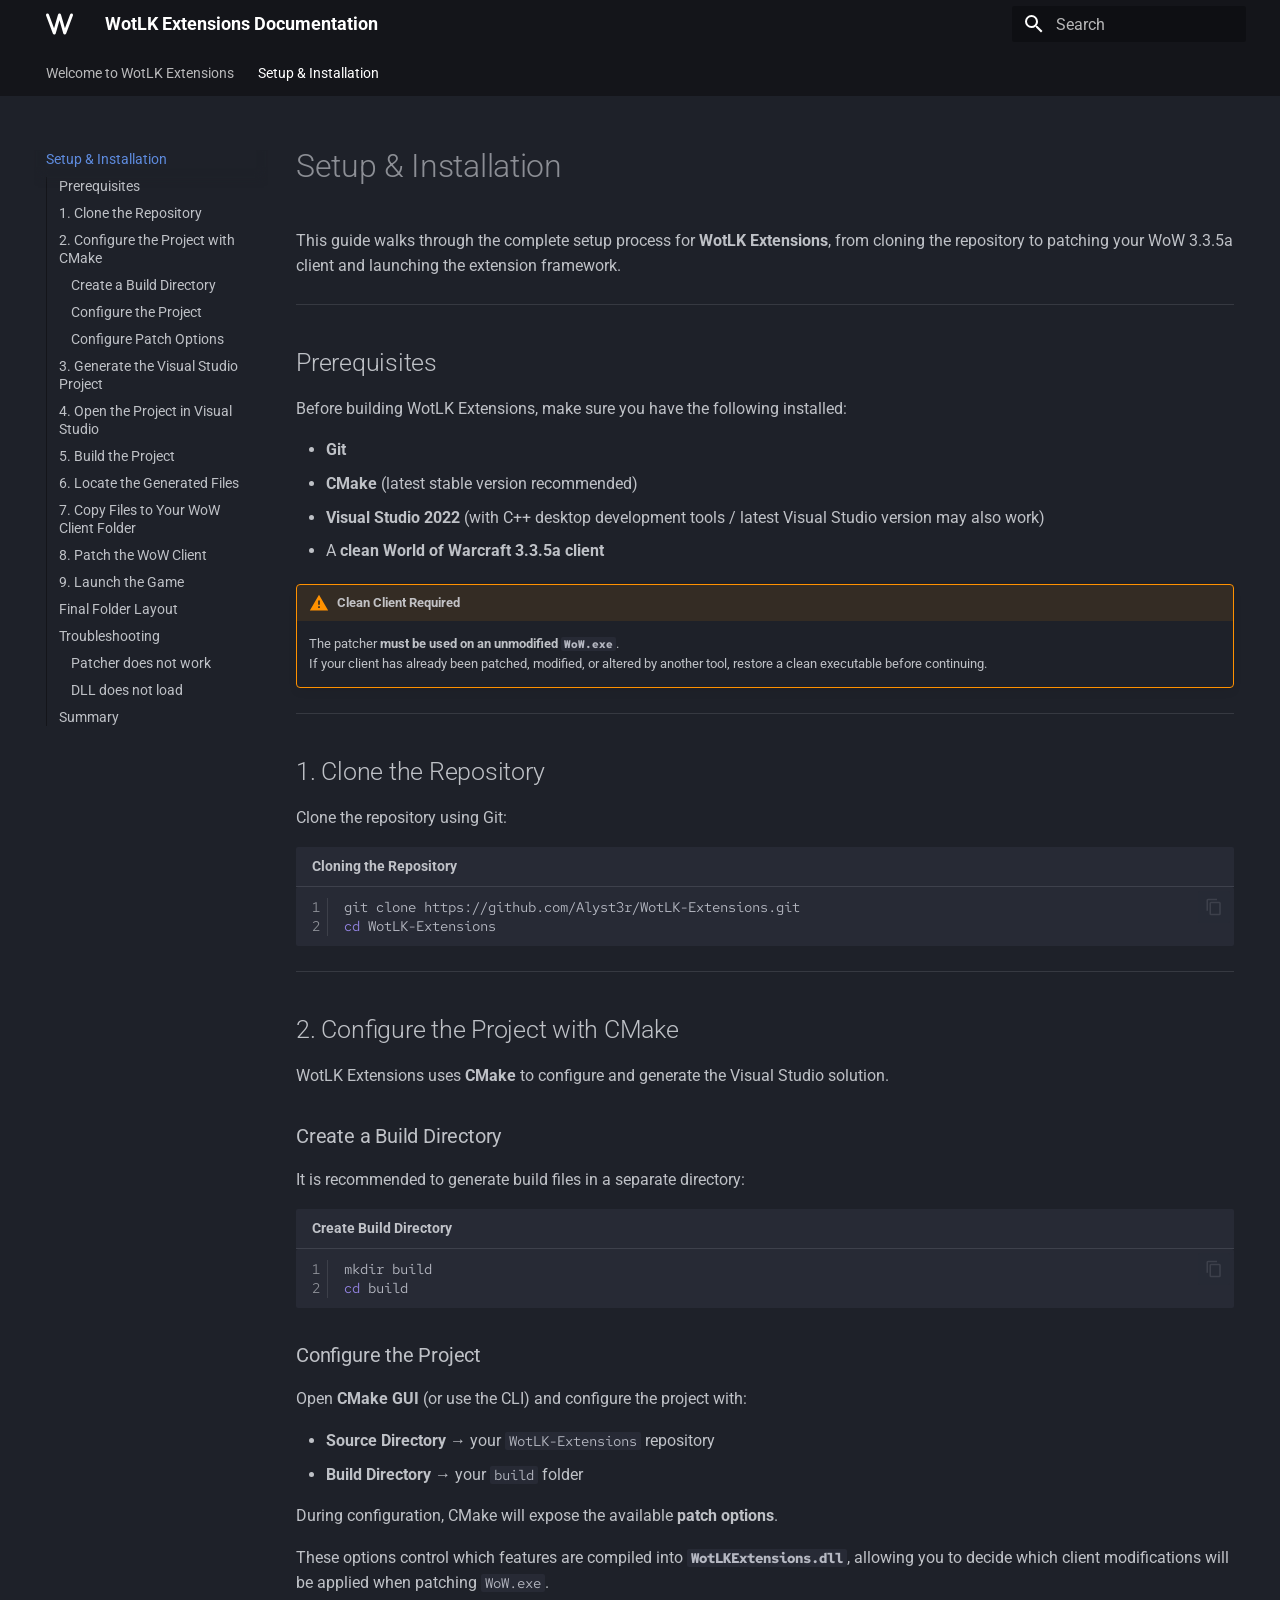
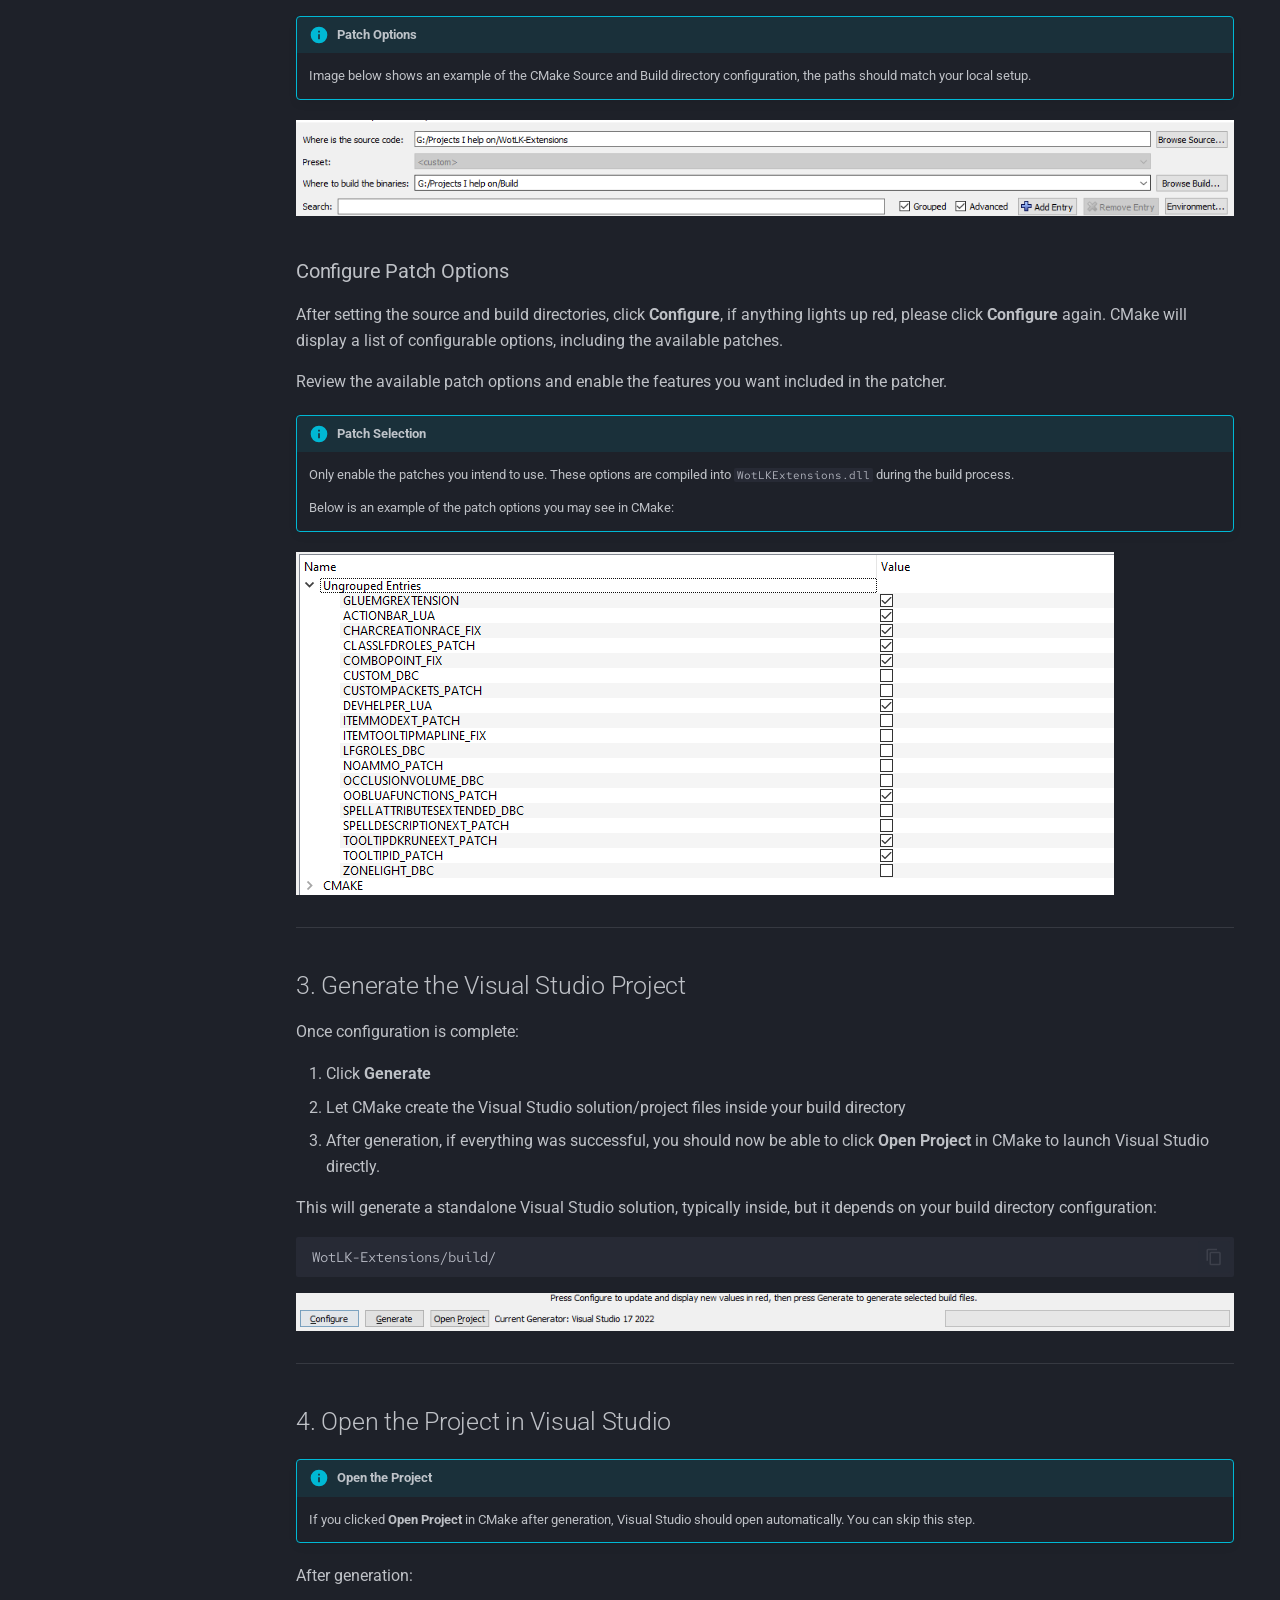
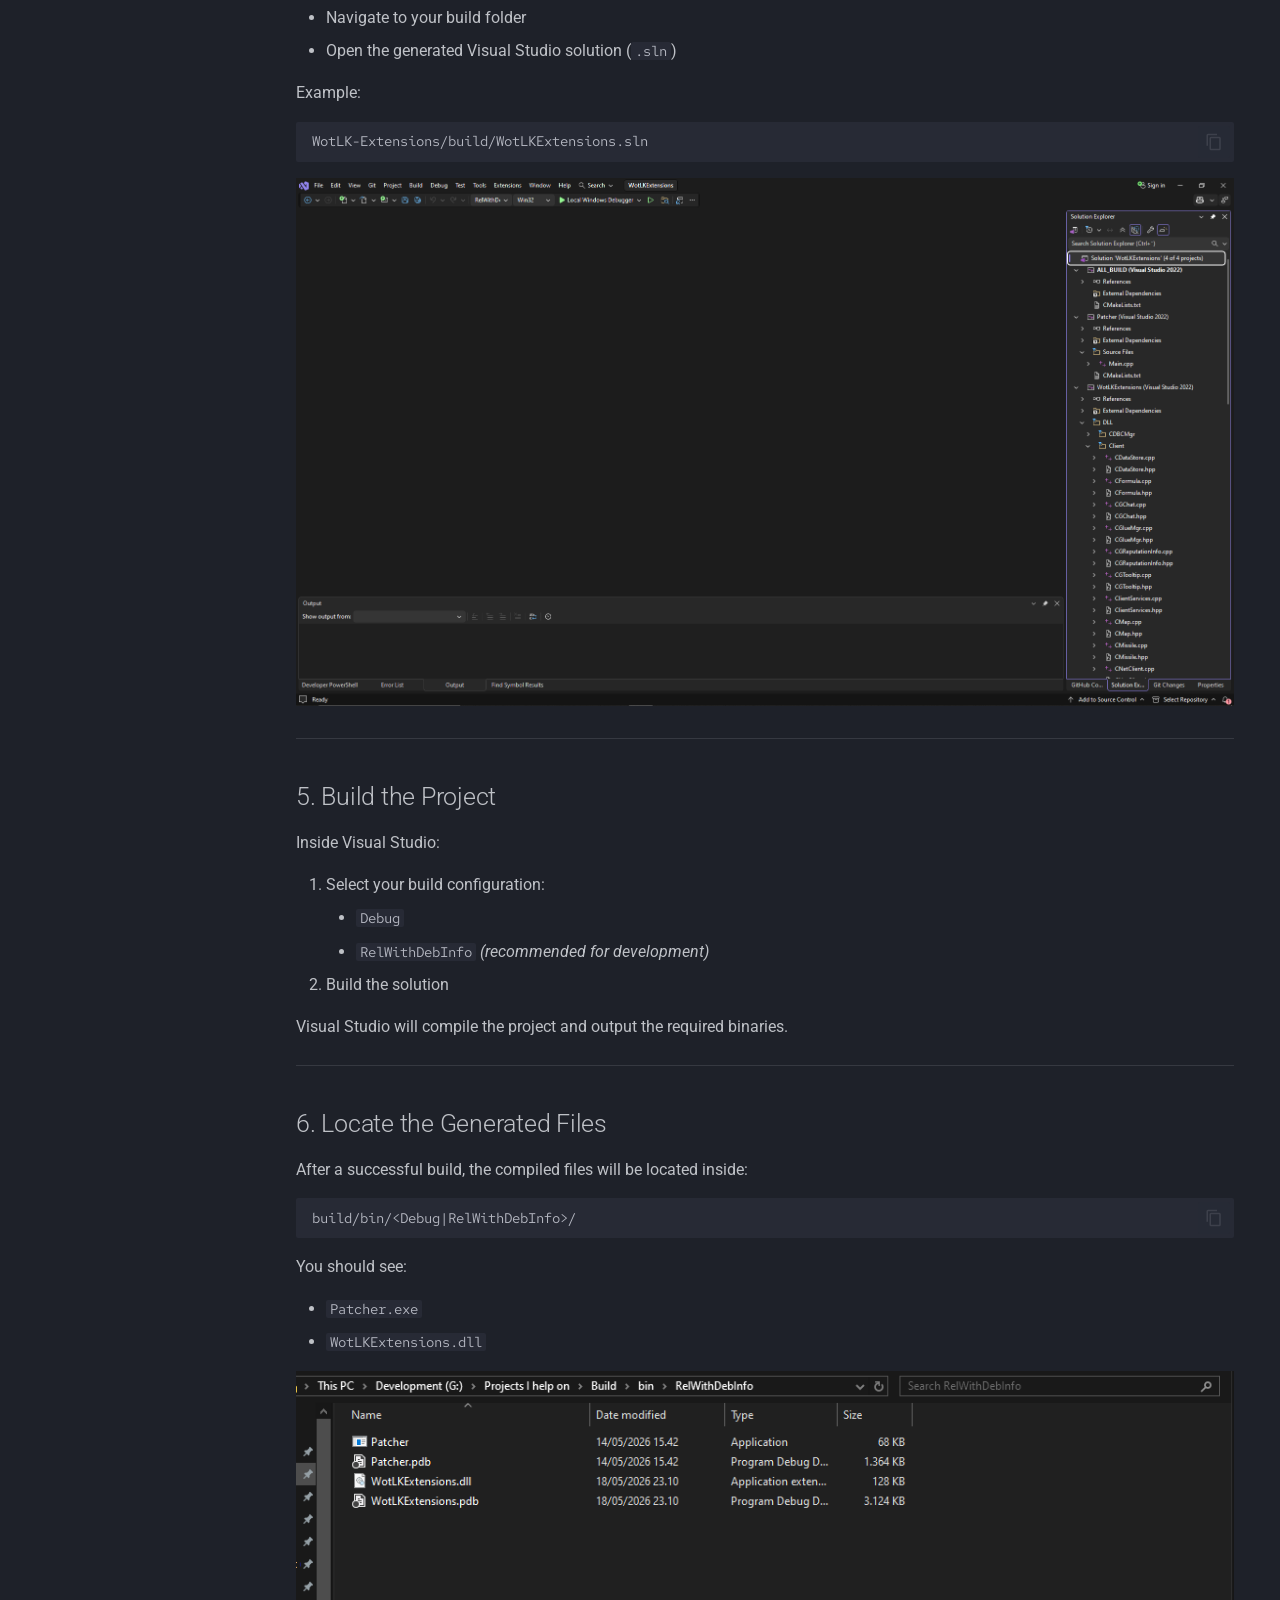
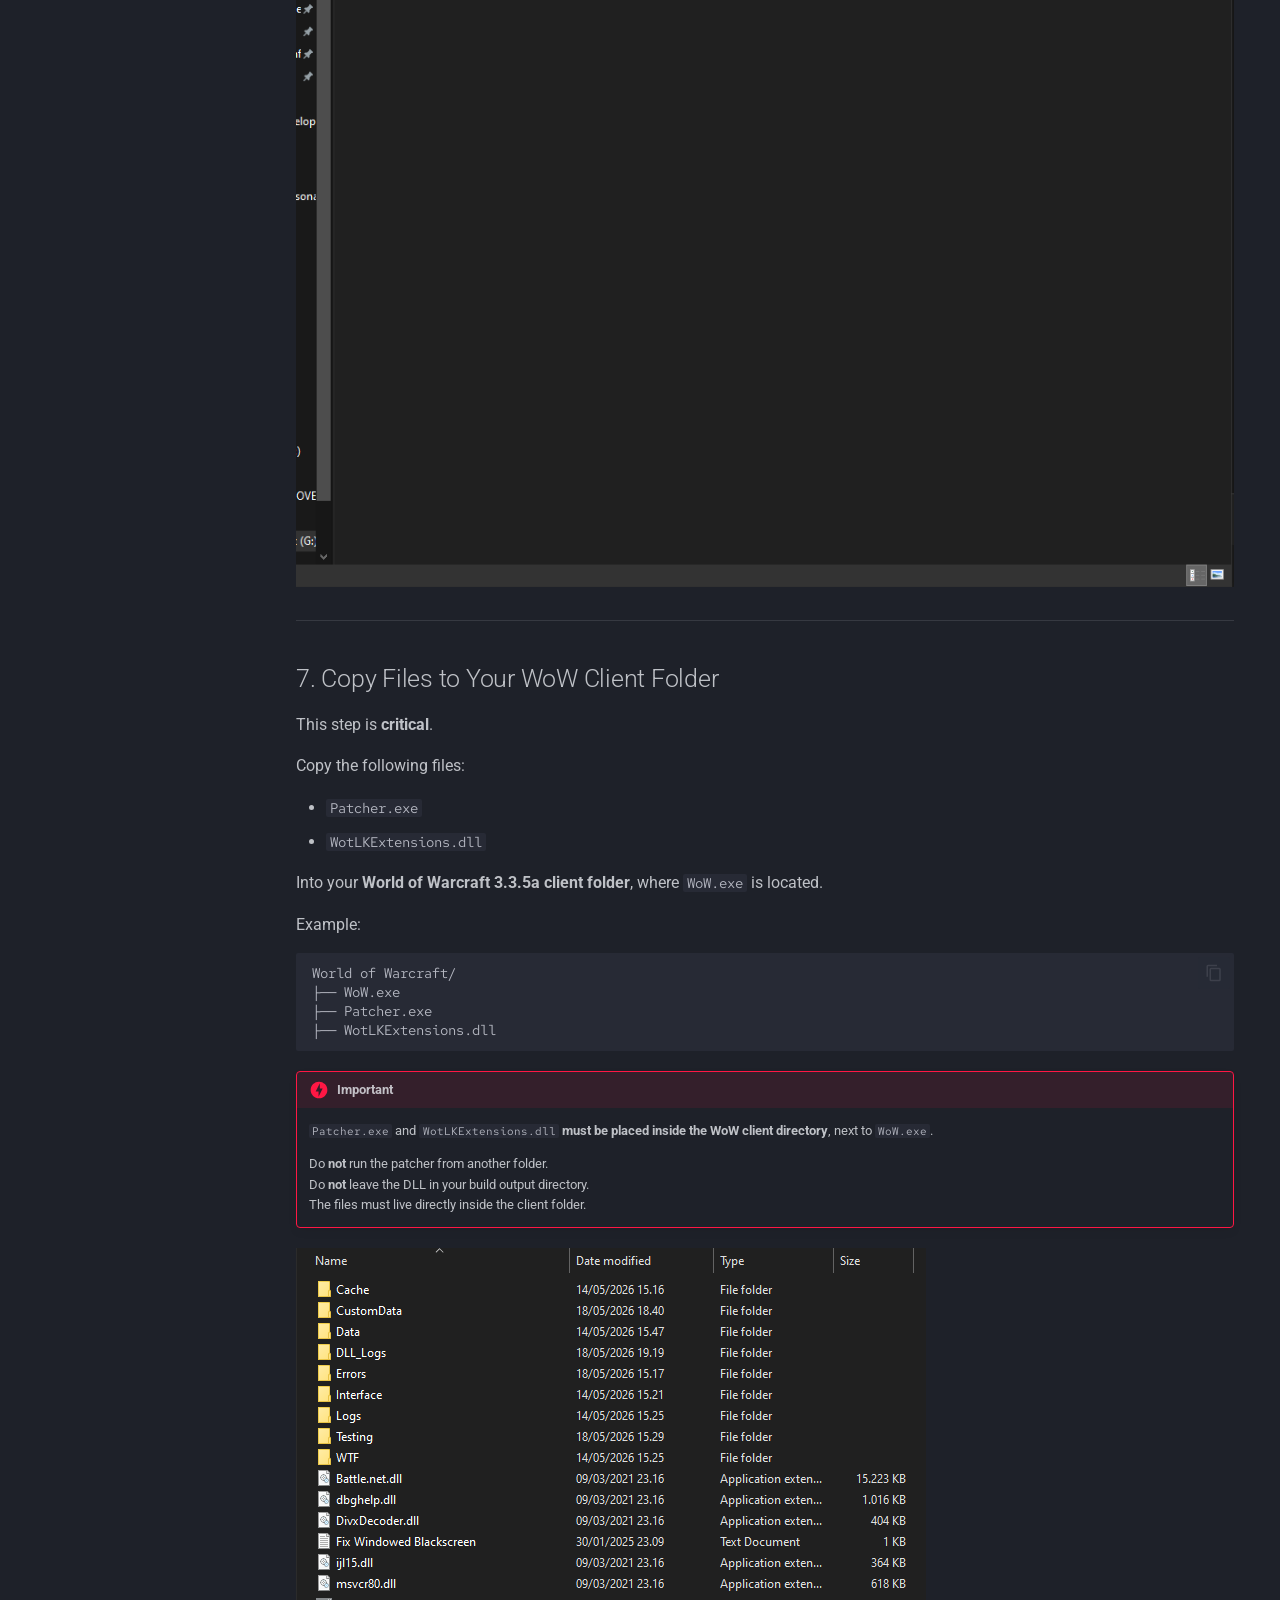
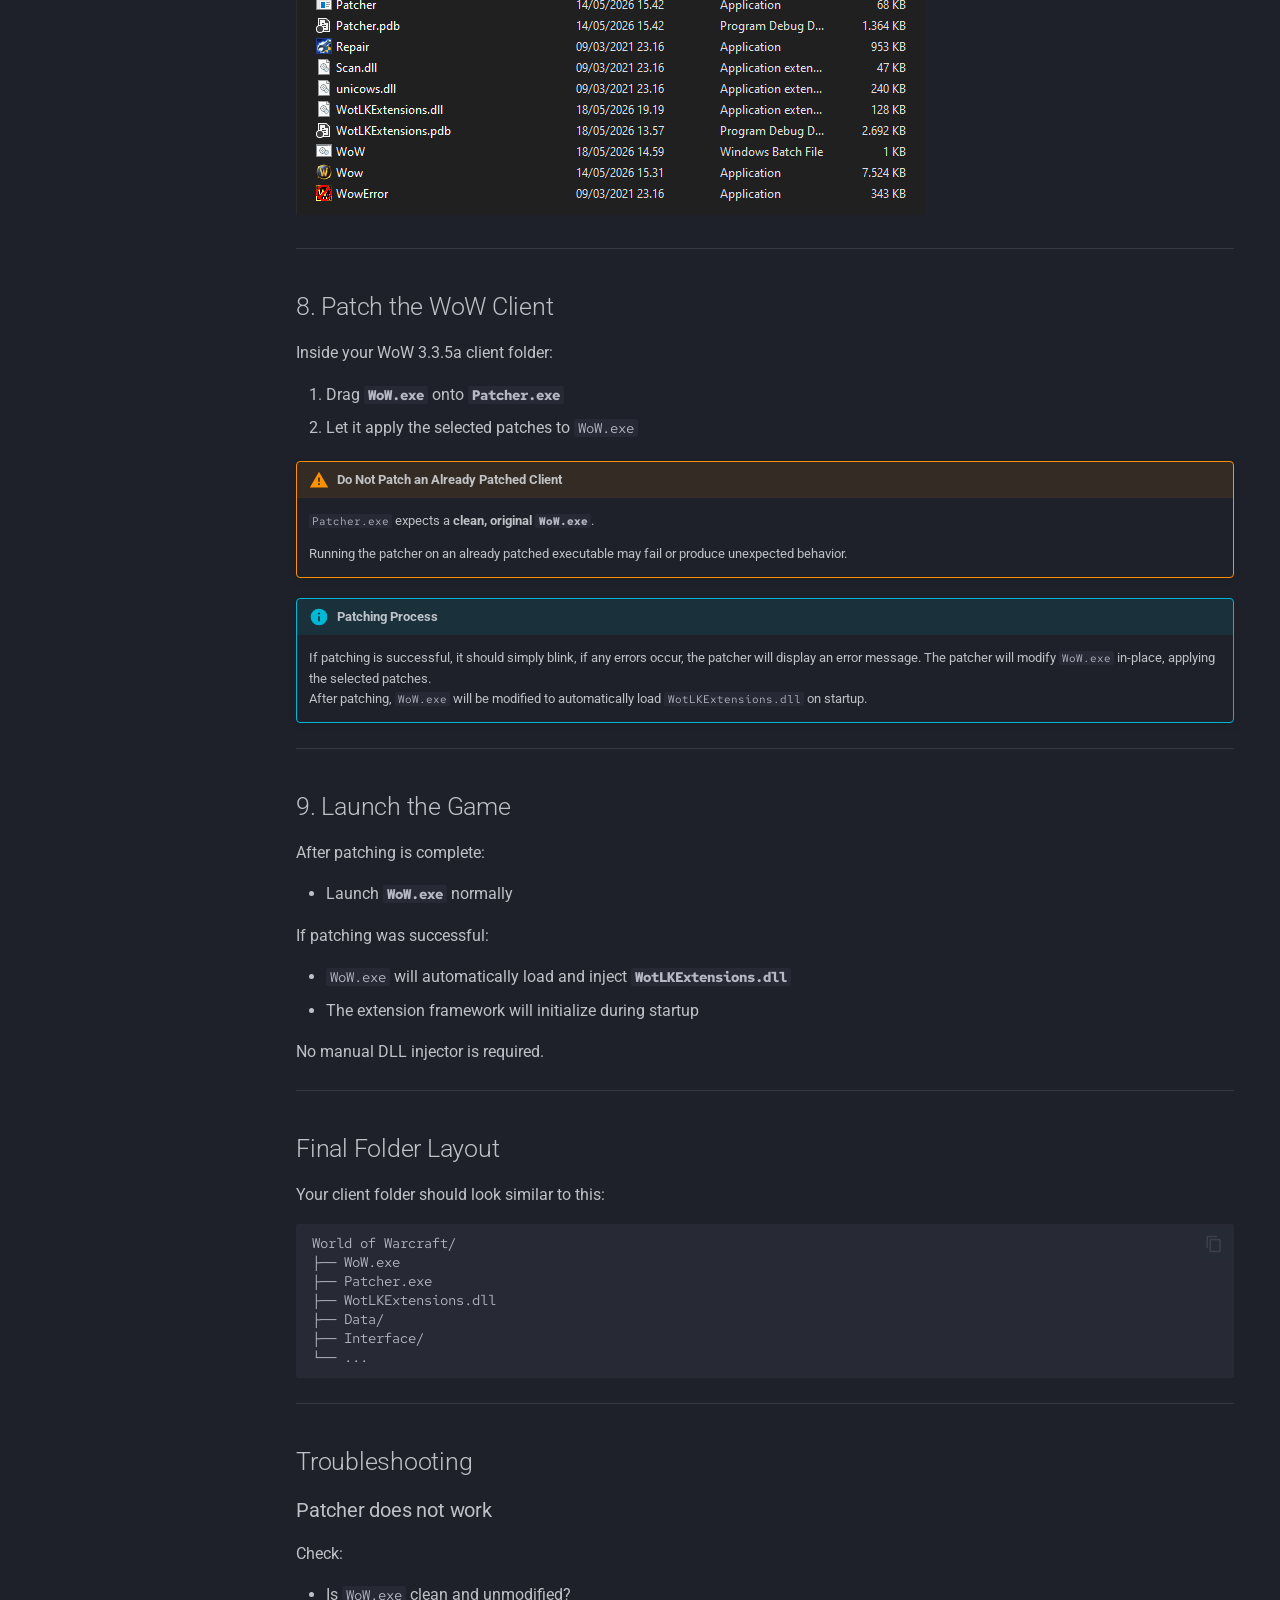
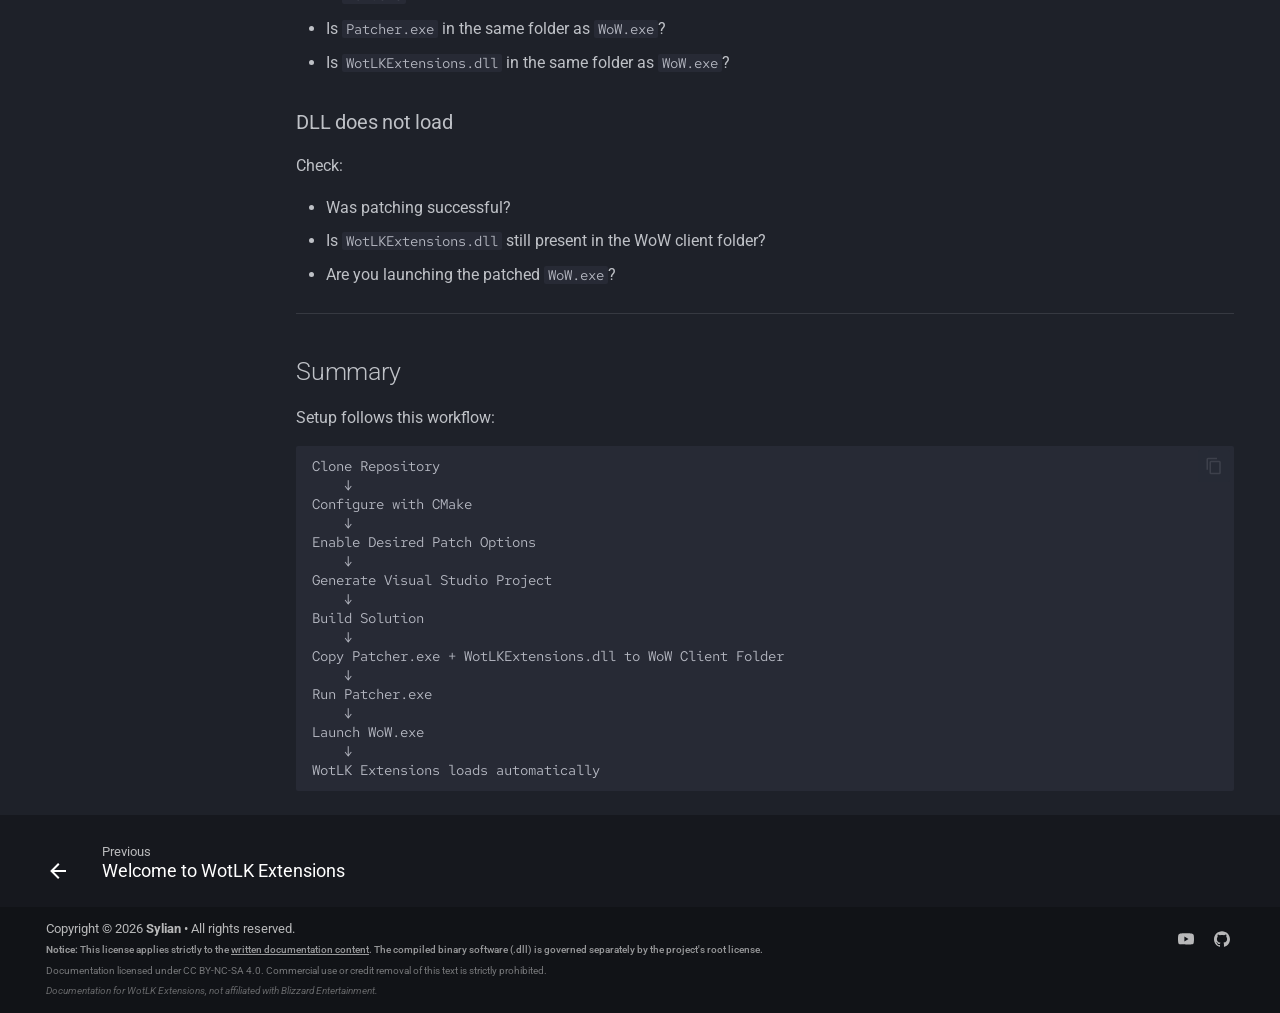
==== commit 9e43c7c3: "Deployed 059fa96 with MkDocs version: 1.6.1" ====
--- a/Getting-Started/index.html
+++ b/Getting-Started/index.html
@@ -615,7 +615,7 @@
 <li><strong>Build Directory</strong> → your <code>build</code> folder</li>
 </ul>
 <p>During configuration, CMake will expose the available <strong>patch options</strong>.</p>
-<p>These options control which features are compiled into <strong><code>Patcher.exe</code></strong>, allowing you to decide which client modifications will be applied when patching <code>WoW.exe</code>.</p>
+<p>These options control which features are compiled into <strong><code>WotLKExtensions.dll</code></strong>, allowing you to decide which client modifications will be applied when patching <code>WoW.exe</code>.</p>
 <div class="admonition info">
 <p class="admonition-title">Patch Options</p>
 <p>Image below shows an example of the CMake Source and Build directory configuration, the paths should match your local setup.</p>
@@ -626,7 +626,7 @@
 <p>Review the available patch options and enable the features you want included in the patcher.</p>
 <div class="admonition info">
 <p class="admonition-title">Patch Selection</p>
-<p>Only enable the patches you intend to use. These options are compiled into <code>Patcher.exe</code> during the build process.</p>
+<p>Only enable the patches you intend to use. These options are compiled into <code>WotLKExtensions.dll</code> during the build process.</p>
 <p>Below is an example of the patch options you may see in CMake:</p>
 </div>
 <p><img alt="Patch Options" src="../assets/PatcherSettings.PNG" /></p>
